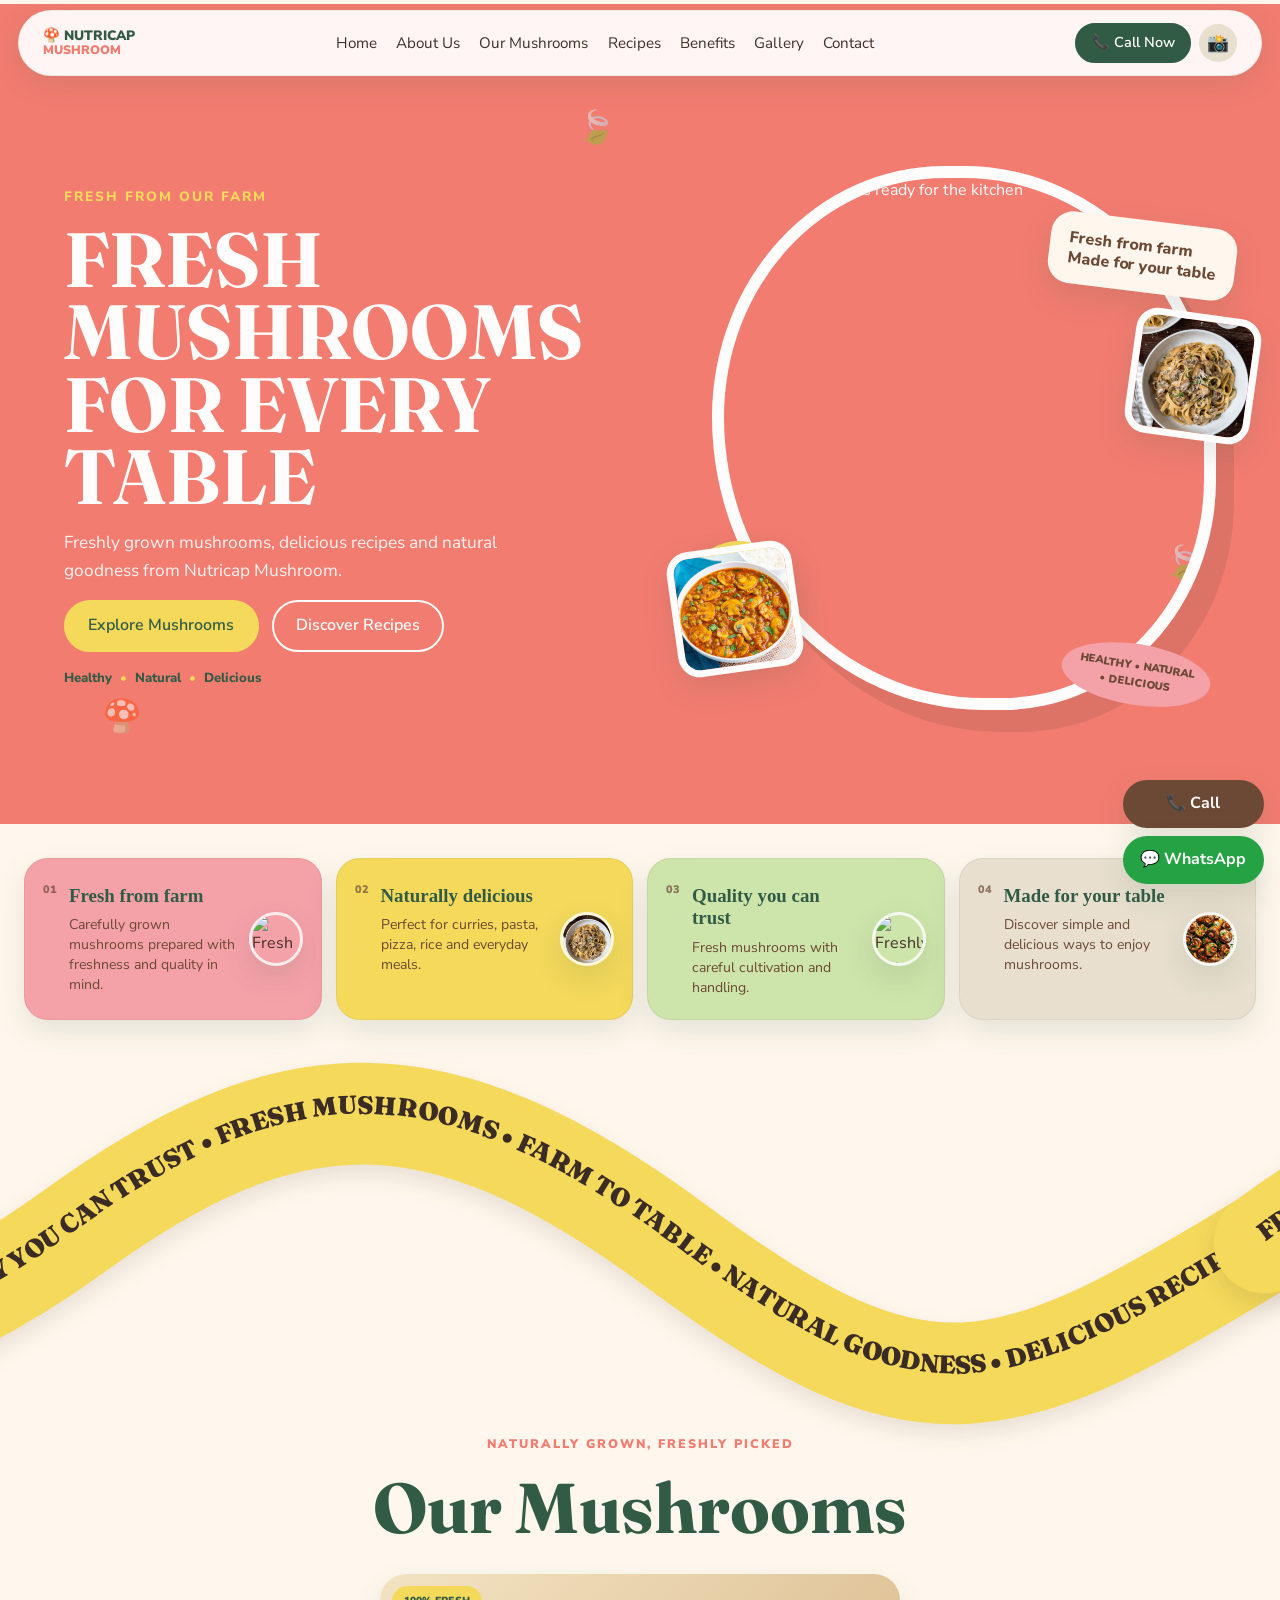
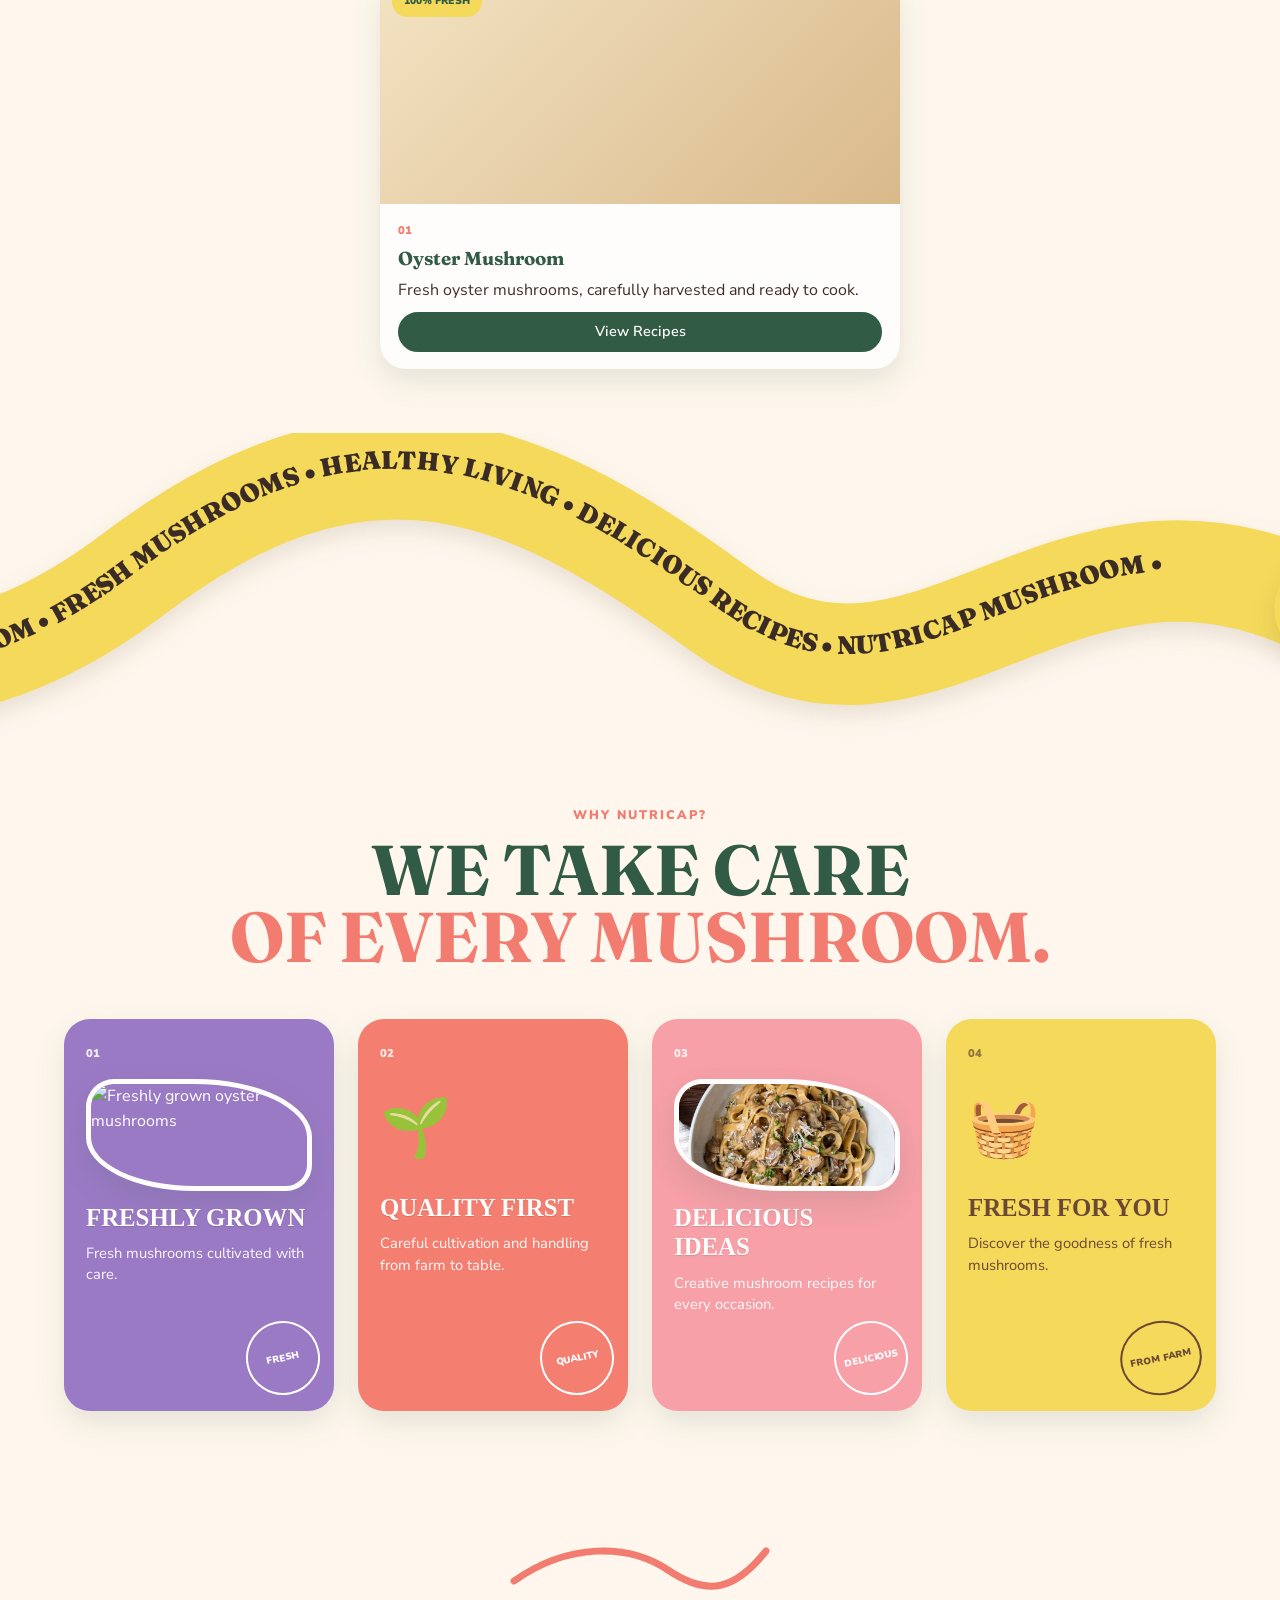
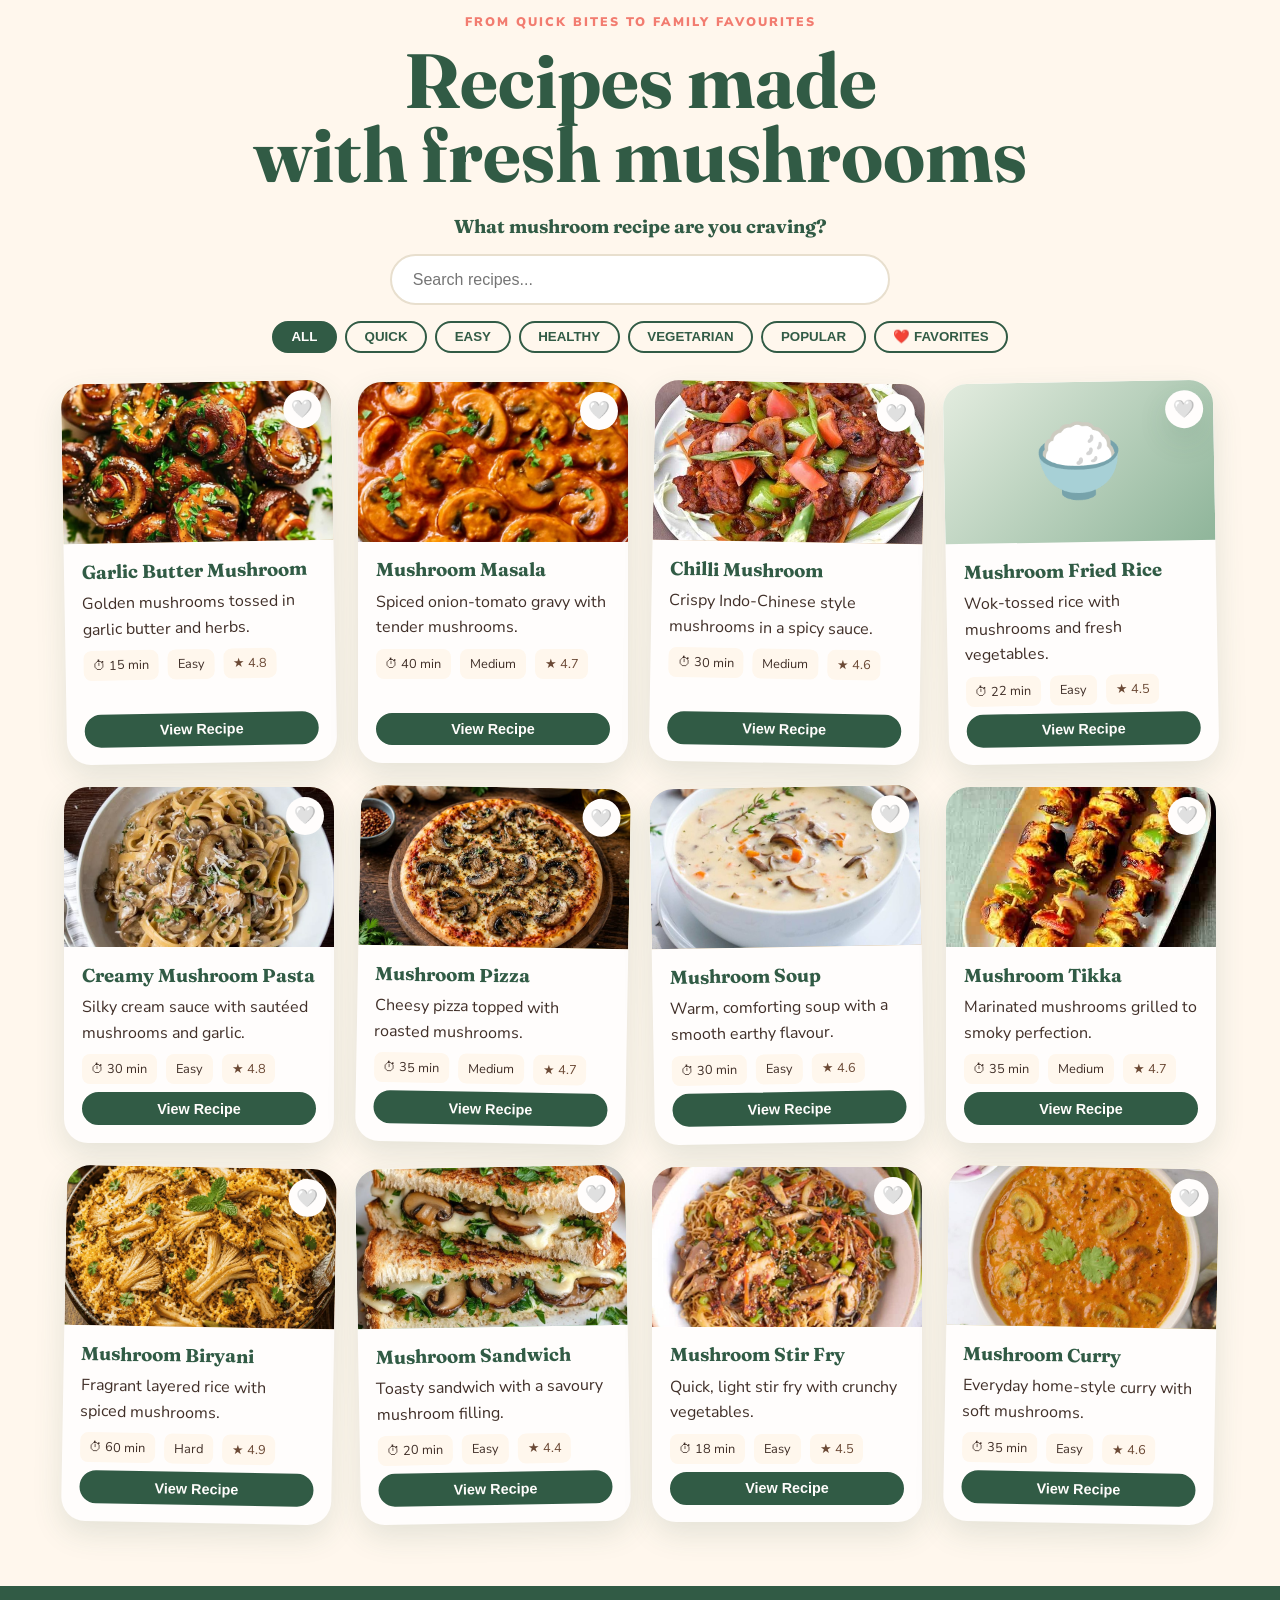
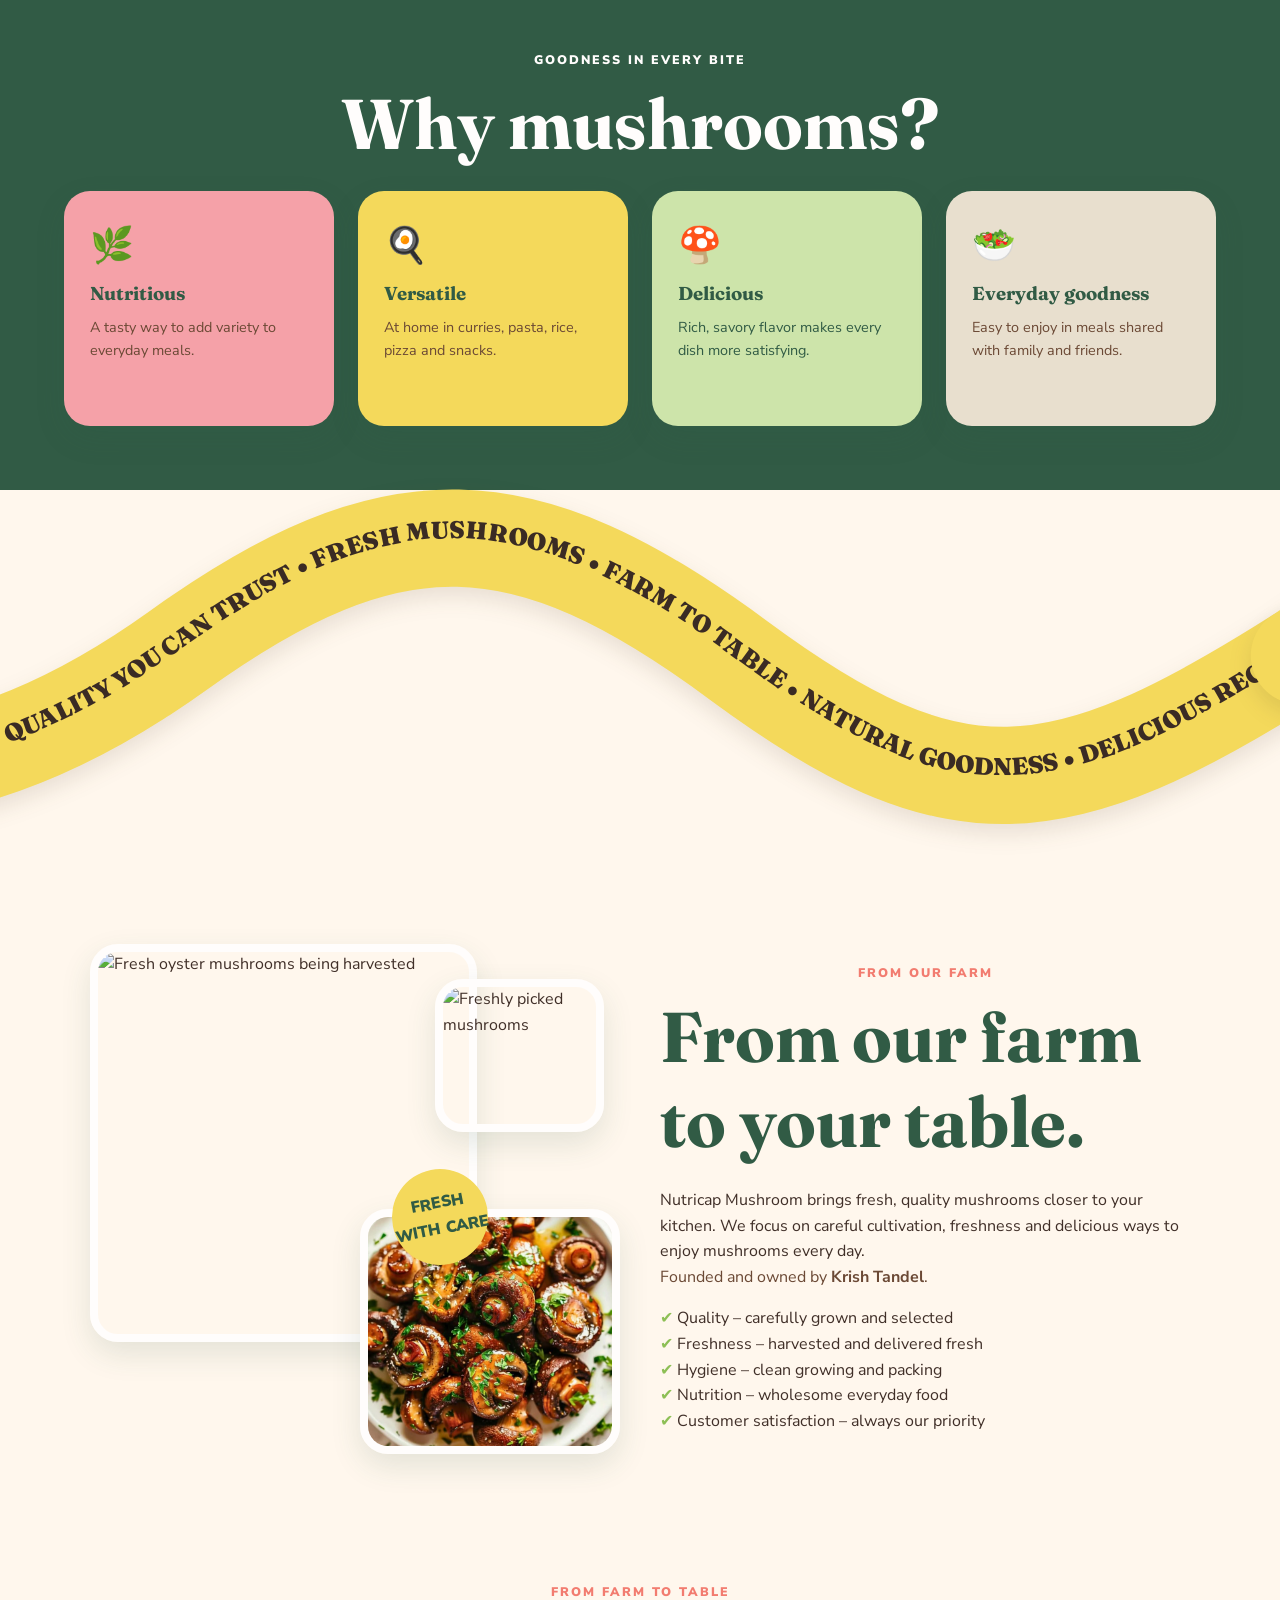
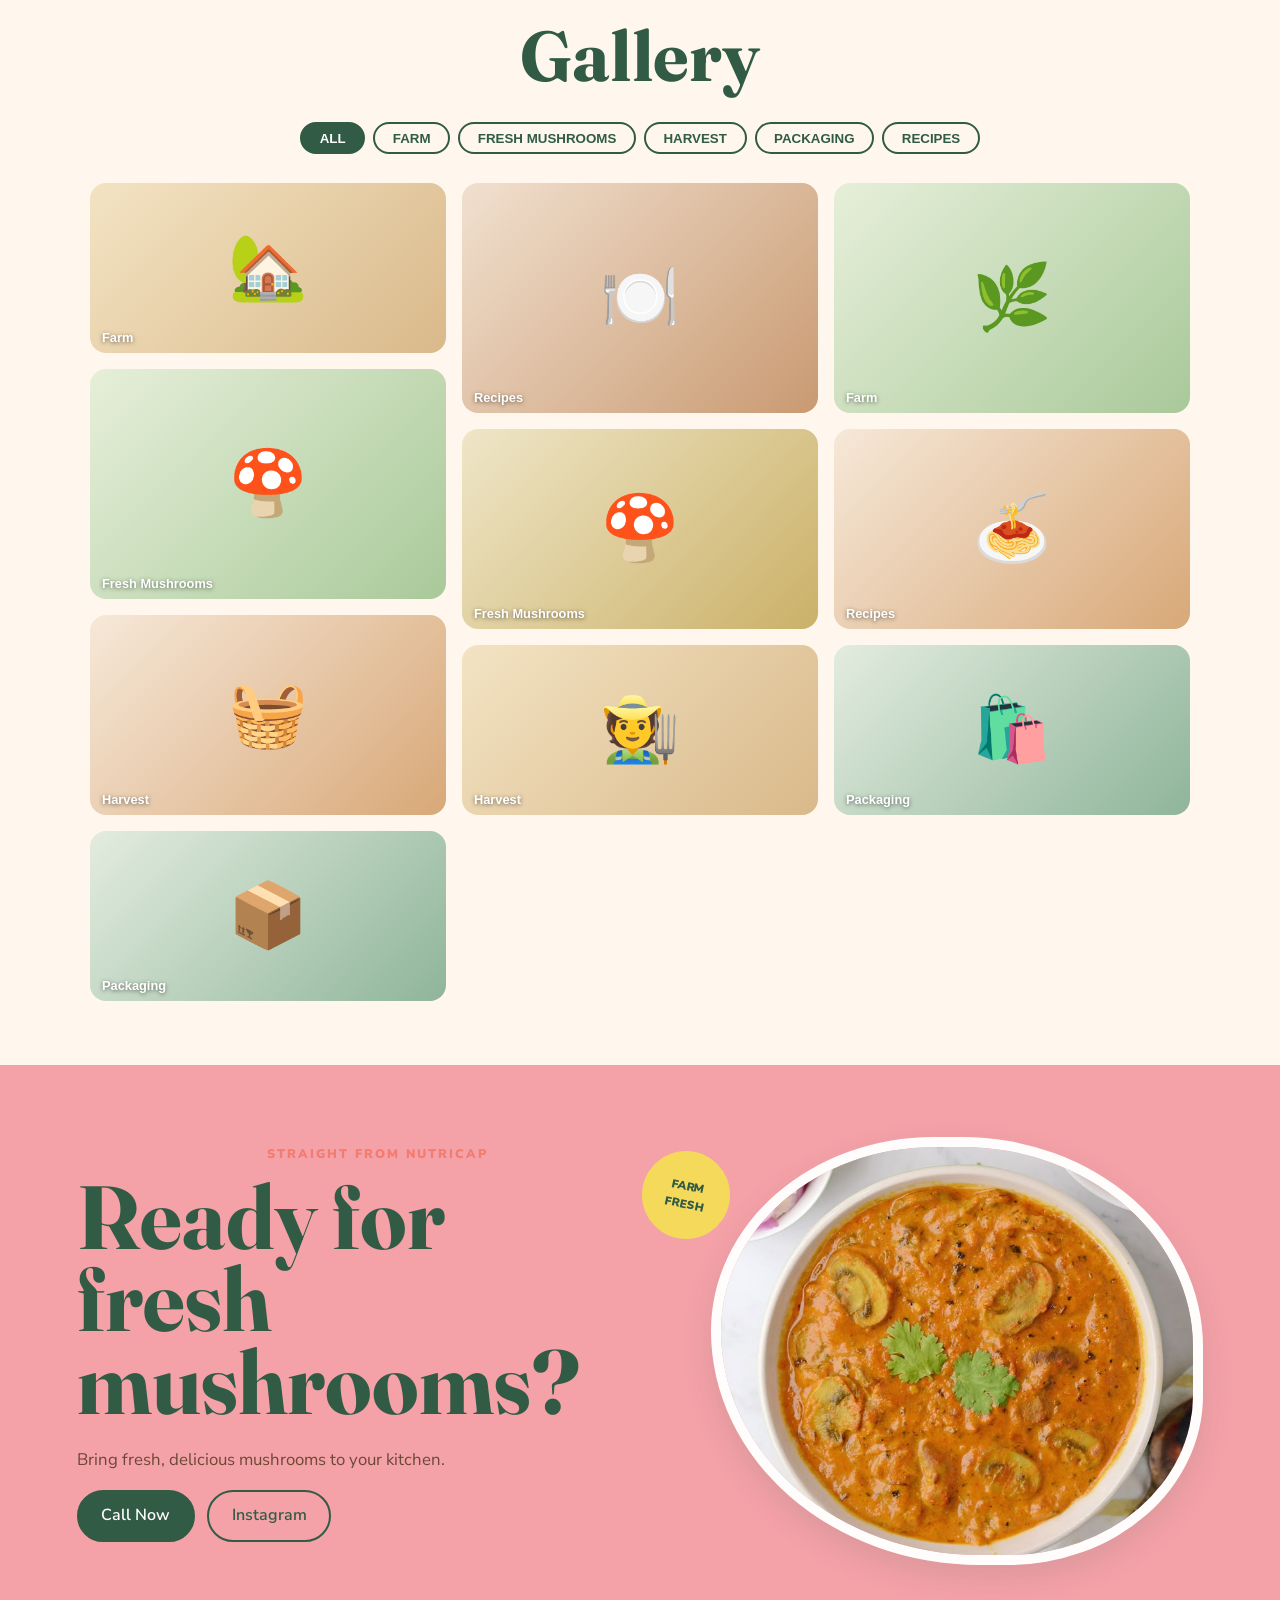
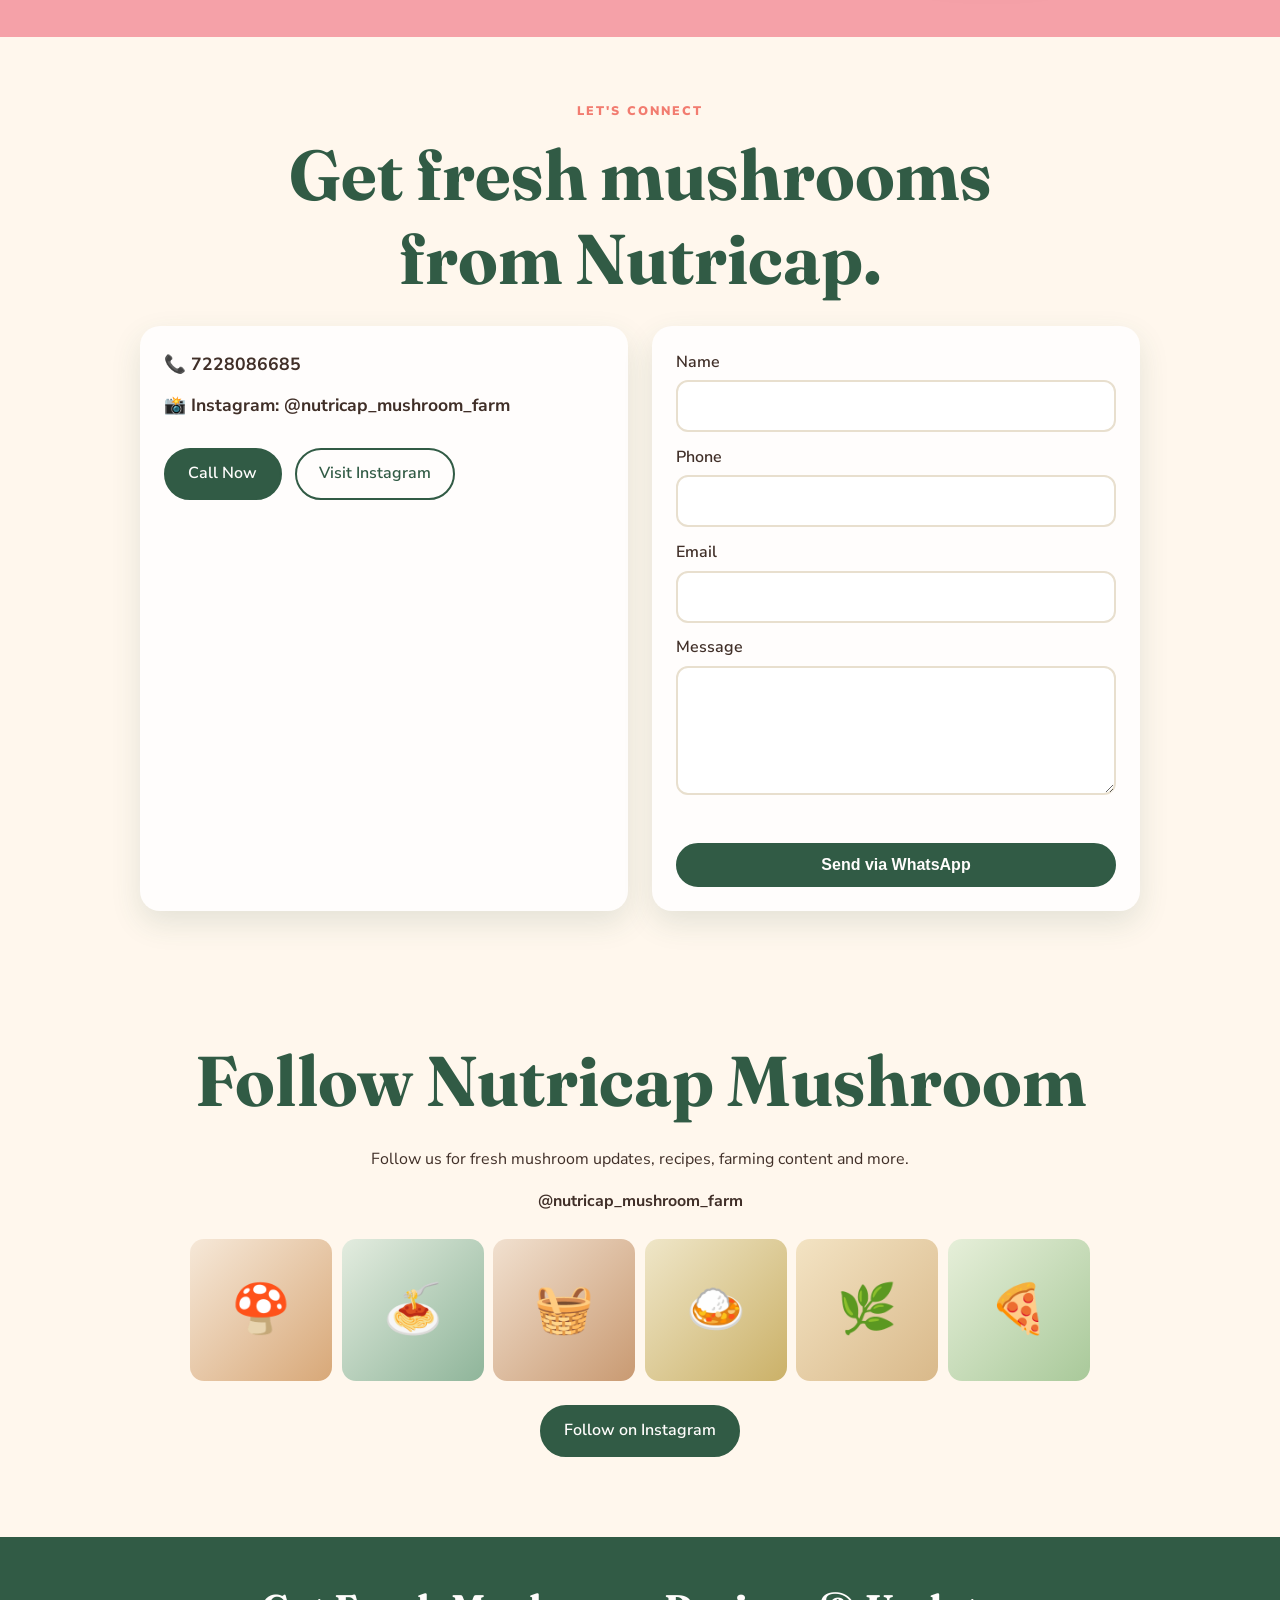
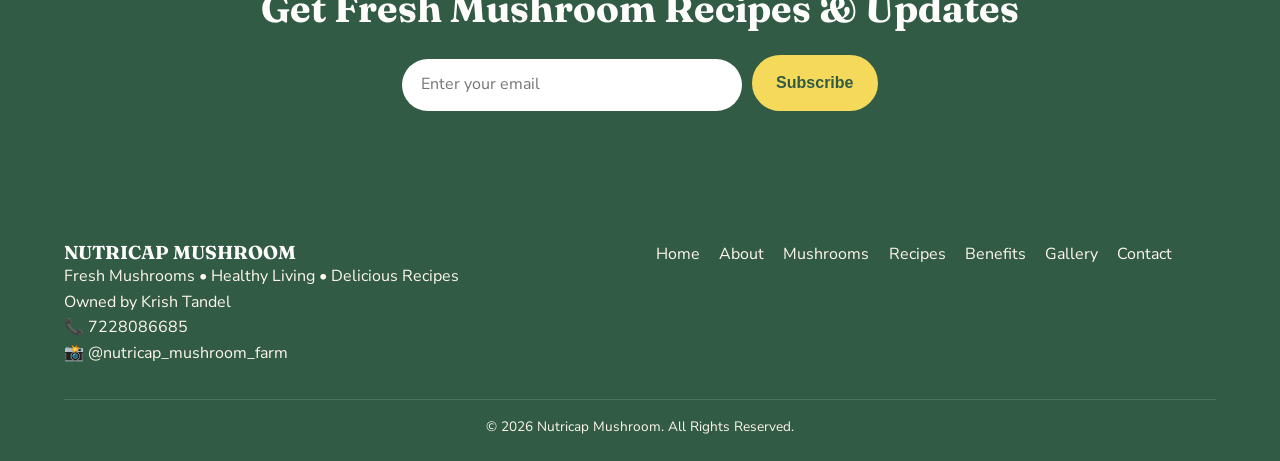
==== index.html @ 6a01f89e "Initial mushroom landing page" ====
<!DOCTYPE html>
<html lang="en">
<head>
<meta charset="UTF-8">
<meta name="viewport" content="width=device-width, initial-scale=1">
<title>Nutricap Mushroom | Fresh Mushrooms • Healthy Living • Delicious Recipes</title>
<meta name="description" content="Fresh mushrooms and delicious mushroom recipes from Nutricap Mushroom.">
<link rel="preconnect" href="https://fonts.googleapis.com">
<link rel="preconnect" href="https://fonts.gstatic.com" crossorigin>
<link href="https://fonts.googleapis.com/css2?family=Fraunces:opsz,wght@9..144,600;9..144,700;9..144,800;9..144,900&family=Nunito+Sans:wght@400;500;600;700;800;900&display=swap" rel="stylesheet">
<link rel="stylesheet" href="Style.CSS">
</head>
<body>
<header class="nav" id="top">
  <a href="#home" class="logo"><span>🍄 NUTRICAP</span><span>MUSHROOM</span></a>
  <nav id="menu" aria-label="Main">
    <a href="#home">Home</a><a href="#about">About Us</a><a href="#mushrooms">Our Mushrooms</a>
    <a href="#recipes">Recipes</a><a href="#benefits">Benefits</a><a href="#gallery">Gallery</a><a href="#contact">Contact</a>
  </nav>
  <div class="nav-right">
    <a class="btn btn-sm" href="tel:7228086685">📞 Call Now</a>
    <a class="icon-btn" href="https://www.instagram.com/nutricap_mushroom_farm/" target="_blank" rel="noopener" aria-label="Instagram">📸</a>
    <button class="icon-btn burger" id="burger" aria-label="Toggle menu" aria-expanded="false">☰</button>
  </div>
</header>

<main>
<section class="hero" id="home">
  <span class="float f1">🍃</span><span class="float f2">🍄</span><span class="float f3">🍃</span>
  <div class="hero-text reveal">
    <p class="eyebrow">Fresh from our farm</p>
    <h1>Fresh mushrooms<br>for every table</h1>
    <p>Freshly grown mushrooms, delicious recipes and natural goodness from Nutricap Mushroom.</p>
    <div class="cta"><a class="btn" href="#mushrooms">Explore Mushrooms</a><a class="btn btn-ghost" href="#recipes">Discover Recipes</a></div>
    <p class="trust">Healthy <span>•</span> Natural <span>•</span> Delicious</p>
  </div>
  <div class="hero-visual reveal">
    <img class="hero-img" src="https://images.unsplash.com/photo-1629665001701-a232a0ba4eec?auto=format&amp;fit=crop&amp;w=1100&amp;q=85" alt="Fresh mushrooms ready for the kitchen">
    <img class="hero-overlap hero-overlap-top" src="assets/recipes/05-creamy-pasta.jpeg" alt="Creamy mushroom pasta">
    <img class="hero-overlap hero-overlap-bottom" src="assets/recipes/04-matar-masala.jpeg" alt="Mushroom matar masala">
    <span class="hero-badge">100%<small>Farm fresh</small></span>
    <span class="hero-note">Fresh from farm<br>Made for your table</span>
    <span class="hero-roundel">Healthy • Natural<br>• Delicious</span>
  </div>
</section>

<section class="feature-strip" aria-label="Nutricap Mushroom qualities">
  <article class="feature-note note-pink"><span class="feature-number">01</span><div><h2>Fresh from farm</h2><p>Carefully grown mushrooms prepared with freshness and quality in mind.</p></div><img class="feature-photo" src="https://images.unsplash.com/photo-1770884844724-ac9e36b599e9?auto=format&amp;fit=crop&amp;w=180&amp;q=80" alt="Fresh oyster mushrooms" loading="lazy"></article>
  <article class="feature-note note-yellow"><span class="feature-number">02</span><div><h2>Naturally delicious</h2><p>Perfect for curries, pasta, pizza, rice and everyday meals.</p></div><img class="feature-photo" src="assets/recipes/05-creamy-pasta.jpeg" alt="Creamy mushroom pasta" loading="lazy"></article>
  <article class="feature-note note-green"><span class="feature-number">03</span><div><h2>Quality you can trust</h2><p>Fresh mushrooms with careful cultivation and handling.</p></div><img class="feature-photo" src="https://images.unsplash.com/photo-1621455799534-deab8a1c1d89?auto=format&amp;fit=crop&amp;w=180&amp;q=80" alt="Freshly picked mushrooms" loading="lazy"></article>
  <article class="feature-note note-beige"><span class="feature-number">04</span><div><h2>Made for your table</h2><p>Discover simple and delicious ways to enjoy mushrooms.</p></div><img class="feature-photo" src="assets/recipes/01-garlic-butter.jpeg" alt="Garlic butter mushrooms" loading="lazy"></article>
</section>

<div class="ribbon-band ribbon-band-one" aria-hidden="true">
  <svg class="mushroom-ribbon" viewBox="0 0 2200 420" preserveAspectRatio="none" focusable="false">
    <defs>
      <path id="ribbonPathOne" d="M -200 200 C 20 35, 240 25, 420 200 S 840 350, 1060 190 S 1430 20, 1680 205 S 2010 365, 2280 200"/>
      <g id="ribbonArtworkOne"><use href="#ribbonPathOne" class="ribbon-track"/><text class="ribbon-print"><textPath href="#ribbonPathOne">FRESH MUSHROOMS • FARM TO TABLE • NATURAL GOODNESS • DELICIOUS RECIPES • QUALITY YOU CAN TRUST • FRESH MUSHROOMS • FARM TO TABLE • NATURAL GOODNESS • DELICIOUS RECIPES • QUALITY YOU CAN TRUST •</textPath></text></g>
    </defs>
    <g class="ribbon-flow">
      <use href="#ribbonArtworkOne"/><use href="#ribbonArtworkOne" x="2480"/>
      <animateTransform attributeName="transform" type="translate" from="0 0" to="-2480 0" dur="18s" calcMode="linear" repeatCount="indefinite"/>
    </g>
  </svg>
</div>

<section id="mushrooms" class="sec">
  <p class="section-kicker reveal">Naturally grown, freshly picked</p>
  <h2 class="reveal">Our Mushrooms</h2>
  <div class="product-catalog">
    <div class="grid" id="mushGrid" aria-live="polite"></div>
  </div>
</section>

<div class="ribbon-band ribbon-band-two" aria-hidden="true">
  <svg class="mushroom-ribbon" viewBox="0 0 2200 360" preserveAspectRatio="none" focusable="false">
    <defs>
      <path id="ribbonPathTwo" d="M -200 180 C 20 300, 220 25, 430 125 S 830 320, 1060 145 S 1450 25, 1660 180 S 2010 40, 2280 180"/>
      <g id="ribbonArtworkTwo"><use href="#ribbonPathTwo" class="ribbon-track"/><text class="ribbon-print"><textPath href="#ribbonPathTwo">FRESH MUSHROOMS • HEALTHY LIVING • DELICIOUS RECIPES • NUTRICAP MUSHROOM • FRESH MUSHROOMS • HEALTHY LIVING • DELICIOUS RECIPES • NUTRICAP MUSHROOM •</textPath></text></g>
    </defs>
    <g class="ribbon-flow">
      <use href="#ribbonArtworkTwo"/><use href="#ribbonArtworkTwo" x="2480"/>
      <animateTransform attributeName="transform" type="translate" from="0 0" to="-2480 0" dur="20s" calcMode="linear" repeatCount="indefinite"/>
    </g>
  </svg>
</div>

<section id="care" class="sec care-section">
  <p class="section-kicker reveal">Why Nutricap?</p>
  <h2 class="reveal detail-heading">We take care<br><span class="detail-heading-accent">of every mushroom.</span></h2>
  <div class="grid four detail-grid">
    <article class="detail-card detail-purple reveal"><span class="detail-number">01</span><img class="detail-photo" src="https://images.unsplash.com/photo-1770884844724-ac9e36b599e9?auto=format&amp;fit=crop&amp;w=320&amp;q=85" alt="Freshly grown oyster mushrooms" loading="lazy"><h3>Freshly grown</h3><p>Fresh mushrooms cultivated with care.</p><span class="detail-stamp">FRESH</span></article>
    <article class="detail-card detail-coral reveal"><span class="detail-number">02</span><span class="big">🌱</span><h3>Quality first</h3><p>Careful cultivation and handling from farm to table.</p><span class="detail-stamp">QUALITY</span></article>
    <article class="detail-card detail-pink reveal"><span class="detail-number">03</span><img class="detail-photo" src="assets/recipes/05-creamy-pasta.jpeg" alt="A mushroom pasta recipe" loading="lazy"><h3>Delicious ideas</h3><p>Creative mushroom recipes for every occasion.</p><span class="detail-stamp">DELICIOUS</span></article>
    <article class="detail-card detail-yellow reveal"><span class="detail-number">04</span><span class="big">🧺</span><h3>Fresh for you</h3><p>Discover the goodness of fresh mushrooms.</p><span class="detail-stamp">FROM FARM</span></article>
  </div>
</section>

<section id="recipes" class="sec alt">
  <svg class="recipe-swoop reveal" viewBox="0 0 260 54" aria-hidden="true"><path d="M4 42 C58 4 118 4 158 31 S225 51 256 12"/></svg>
  <p class="section-kicker reveal">From quick bites to family favourites</p>
  <h2 class="reveal">Recipes made<br>with fresh mushrooms</h2>
  <h3 class="center">What mushroom recipe are you craving?</h3>
  <input type="search" id="search" placeholder="Search recipes..." aria-label="Search recipes">
  <div class="filters" id="filters"></div>
  <div class="grid" id="recipeGrid" aria-live="polite"></div>
  <p id="noRes" class="center" hidden>No recipes found. Try another search.</p>
</section>

<section id="benefits" class="sec benefits-section">
  <p class="section-kicker reveal">Goodness in every bite</p>
  <h2 class="reveal">Why mushrooms?</h2>
  <div class="grid four benefit-grid">
    <article class="benefit-card benefit-pink reveal"><span class="big">🌿</span><h3>Nutritious</h3><p>A tasty way to add variety to everyday meals.</p></article>
    <article class="benefit-card benefit-yellow reveal"><span class="big">🍳</span><h3>Versatile</h3><p>At home in curries, pasta, rice, pizza and snacks.</p></article>
    <article class="benefit-card benefit-green reveal"><span class="big">🍄</span><h3>Delicious</h3><p>Rich, savory flavor makes every dish more satisfying.</p></article>
    <article class="benefit-card benefit-beige reveal"><span class="big">🥗</span><h3>Everyday goodness</h3><p>Easy to enjoy in meals shared with family and friends.</p></article>
  </div>
</section>

<div class="ribbon-band ribbon-band-three" aria-hidden="true">
  <svg class="mushroom-ribbon" viewBox="0 0 2300 430" preserveAspectRatio="none" focusable="false">
    <defs>
      <path id="ribbonPathThree" d="M -200 190 C 30 25, 260 25, 440 195 S 850 350, 1080 185 S 1450 25, 1680 195 S 2020 355, 2280 190"/>
      <g id="ribbonArtworkThree"><use href="#ribbonPathThree" class="ribbon-track"/><text class="ribbon-print"><textPath href="#ribbonPathThree">FRESH MUSHROOMS • FARM TO TABLE • NATURAL GOODNESS • DELICIOUS RECIPES • QUALITY YOU CAN TRUST • FRESH MUSHROOMS • FARM TO TABLE • NATURAL GOODNESS • DELICIOUS RECIPES • QUALITY YOU CAN TRUST •</textPath></text></g>
    </defs>
    <g class="ribbon-flow">
      <use href="#ribbonArtworkThree"/><use href="#ribbonArtworkThree" x="2480"/>
      <animateTransform attributeName="transform" type="translate" from="0 0" to="-2480 0" dur="22s" calcMode="linear" repeatCount="indefinite"/>
    </g>
  </svg>
</div>

<section id="about" class="sec alt">
  <div class="about">
    <div class="about-photos reveal">
      <img class="about-img about-main" src="https://images.unsplash.com/photo-1770429939069-2f649afea536?auto=format&amp;fit=crop&amp;w=1200&amp;q=85" alt="Fresh oyster mushrooms being harvested">
      <img class="about-img about-inset" src="assets/recipes/01-garlic-butter.jpeg" alt="Garlic butter mushrooms ready to serve">
      <img class="about-img about-thumb" src="https://images.unsplash.com/photo-1621455799534-deab8a1c1d89?auto=format&amp;fit=crop&amp;w=700&amp;q=80" alt="Freshly picked mushrooms">
      <span class="about-sticker">Fresh<br>with care</span>
    </div>
    <div class="reveal">
      <p class="section-kicker">From our farm</p>
      <h2 class="left">From our farm<br>to your table.</h2>
      <p>Nutricap Mushroom brings fresh, quality mushrooms closer to your kitchen. We focus on careful cultivation, freshness and delicious ways to enjoy mushrooms every day.</p>
      <p class="owner-line">Founded and owned by <strong>Krish Tandel</strong>.</p>
      <ul class="ticks"><li>Quality – carefully grown and selected</li><li>Freshness – harvested and delivered fresh</li><li>Hygiene – clean growing and packing</li><li>Nutrition – wholesome everyday food</li><li>Customer satisfaction – always our priority</li></ul>
    </div>
  </div>
</section>

<section id="gallery" class="sec">
  <p class="section-kicker reveal">From farm to table</p>
  <h2 class="reveal">Gallery</h2>
  <div class="filters" id="galFilters"></div>
  <div class="masonry" id="galGrid"></div>
</section>

<section class="final-cta">
  <div class="final-cta-copy"><p class="section-kicker">Straight from Nutricap</p><h2>Ready for<br>fresh mushrooms?</h2><p>Bring fresh, delicious mushrooms to your kitchen.</p><div class="cta"><a class="btn" href="tel:7228086685">Call Now</a><a class="btn btn-ghost" href="https://www.instagram.com/nutricap_mushroom_farm/" target="_blank" rel="noopener">Instagram</a></div></div>
  <img src="assets/recipes/02-mushroom-masala.jpeg" alt="Fresh mushroom masala ready for a family meal">
  <span class="cta-sticker">Farm<br>fresh</span>
</section>

<section id="contact" class="sec alt">
  <p class="section-kicker reveal">Let's connect</p>
  <h2 class="reveal">Get fresh mushrooms<br>from Nutricap.</h2>
  <div class="contact">
    <div class="card pad">
      <p class="big-line">📞 <strong>7228086685</strong></p>
      <p class="big-line">📸 <strong>Instagram: @nutricap_mushroom_farm</strong></p>
      <div class="cta"><a class="btn" href="tel:7228086685">Call Now</a><a class="btn btn-ghost" href="https://www.instagram.com/nutricap_mushroom_farm/" target="_blank" rel="noopener">Visit Instagram</a></div>
    </div>
    <form class="card pad" id="contactForm" novalidate>
      <label>Name<input id="cName" autocomplete="name"></label>
      <label>Phone<input id="cPhone" type="tel" autocomplete="tel"></label>
      <label>Email<input id="cEmail" type="email" autocomplete="email"></label>
      <label>Message<textarea id="cMsg" rows="4"></textarea></label>
      <p class="msg" id="formMsg" role="status"></p>
      <button class="btn" type="submit">Send via WhatsApp</button>
    </form>
  </div>
</section>

<section class="sec">
  <h2 class="reveal">Follow Nutricap Mushroom</h2>
  <p class="center">Follow us for fresh mushroom updates, recipes, farming content and more.</p>
  <p class="center"><strong>@nutricap_mushroom_farm</strong></p>
  <div class="insta" id="instaGrid"></div>
  <p class="center"><a class="btn" href="https://www.instagram.com/nutricap_mushroom_farm/" target="_blank" rel="noopener">Follow on Instagram</a></p>
</section>

<section class="news">
  <h2>Get Fresh Mushroom Recipes &amp; Updates</h2>
  <form id="newsForm" novalidate>
    <input id="nEmail" type="email" placeholder="Enter your email" aria-label="Email">
    <button class="btn" type="submit">Subscribe</button>
  </form>
  <p class="msg" id="newsMsg" role="status"></p>
</section>
</main>

<footer class="footer">
  <div><h3>NUTRICAP MUSHROOM</h3><p>Fresh Mushrooms • Healthy Living • Delicious Recipes</p><p>Owned by Krish Tandel</p>
    <p>📞 <a href="tel:7228086685">7228086685</a><br>📸 @nutricap_mushroom_farm</p></div>
  <div class="flinks"><a href="#home">Home</a><a href="#about">About</a><a href="#mushrooms">Mushrooms</a><a href="#recipes">Recipes</a><a href="#benefits">Benefits</a><a href="#gallery">Gallery</a><a href="#contact">Contact</a></div>
  <p class="copy">© 2026 Nutricap Mushroom. All Rights Reserved.</p>
</footer>

<div class="fab" aria-label="Contact options">
  <a href="tel:7228086685" class="fab-btn call">📞 Call</a>
  <a href="https://wa.me/917228086685" target="_blank" rel="noopener" class="fab-btn wa">💬 WhatsApp</a>
</div>
<button id="toTop" aria-label="Back to top">↑</button>

<div class="modal" id="modal" role="dialog" aria-modal="true" aria-labelledby="mTitle" hidden>
  <div class="modal-box">
    <button class="close" data-close aria-label="Close">✕</button>
    <div class="m-img" id="mImg"></div>
    <div class="m-body">
      <h2 id="mTitle"></h2>
      <p id="mMeta" class="meta"></p>
      <div class="servings">Servings
        <button class="icon-btn" id="sMinus" aria-label="Fewer servings">−</button><b id="sVal">2</b><button class="icon-btn" id="sPlus" aria-label="More servings">+</button>
      </div>
      <h3>Ingredients</h3><ul id="mIng" class="checks"></ul>
      <h3>Cooking Instructions</h3><ol id="mSteps"></ol>
      <div class="timer"><span id="tDisp">00:00</span>
        <button class="btn btn-sm" id="tStart">Start</button><button class="btn btn-sm btn-ghost" id="tPause">Pause</button><button class="btn btn-sm btn-ghost" id="tReset">Reset</button></div>
      <div class="cta"><button class="btn btn-ghost" id="mFav">❤️ Add to Favorites</button><button class="btn" id="mStart">Start Cooking</button></div>
    </div>
  </div>
</div>
<div class="modal" id="lightbox" hidden><button class="close" data-close aria-label="Close">✕</button><div class="lb" id="lbContent"></div></div>

<script src="Script.JS?v=3"></script>
</body>
</html>
---- Style.CSS ----
:root{--green:#315b45;--green2:#8dbf55;--brown:#6b4935;--cream:#fff7ed;--off:#fff7ed;--beige:#e8dfce;--gold:#f4d95b;--orange:#f27c70;--coral:#f27c70;--pink:#f5a1a8;--soft-white:#fffdfc;--ink:#402f28;--sh:0 12px 30px rgba(49,91,69,.13)}
*{box-sizing:border-box;margin:0}
html{scroll-behavior:smooth;scroll-padding-top:76px;overflow-x:hidden}
body{font-family:"Nunito Sans",sans-serif;background:var(--off);color:var(--ink);line-height:1.6;overflow-x:hidden}
a{color:inherit;text-decoration:none}
[hidden]{display:none!important}
h1,h2,h3{font-family:"Fraunces",Georgia,serif;line-height:1.2;color:var(--green)}
h1{font-size:clamp(2rem,5vw,3.6rem)}
h2{font-size:clamp(1.6rem,3.5vw,2.4rem);text-align:center;margin-bottom:1.5rem}
h2.left{text-align:left}
.center{text-align:center;margin-bottom:1rem}
.sec{padding:4rem 5vw}.alt{background:var(--cream)}
.btn{display:inline-block;background:var(--green);color:var(--soft-white);border:2px solid var(--green);padding:.7rem 1.4rem;border-radius:999px;font-weight:600;cursor:pointer;font-size:1rem;transition:.25s}
.btn:hover{background:var(--green2);border-color:var(--green2);transform:translateY(-2px);box-shadow:var(--sh)}
.btn-ghost{background:transparent;color:var(--green)}.btn-ghost:hover{color:var(--soft-white)}
.btn-sm{padding:.4rem .9rem;font-size:.9rem}
.icon-btn{background:var(--beige);color:var(--orange);border:0;border-radius:50%;width:38px;height:38px;cursor:pointer;font-size:1.1rem;display:inline-grid;place-items:center}
:focus-visible{outline:3px solid var(--gold);outline-offset:2px}
.nav{position:sticky;top:10px;z-index:50;display:flex;align-items:center;justify-content:space-between;gap:1rem;width:min(1380px,calc(100% - 36px));margin:10px auto -72px;padding:.75rem 1.5rem;background:rgba(255,253,252,.94);border:1px solid rgba(49,91,69,.08);border-radius:999px;backdrop-filter:blur(12px);box-shadow:0 8px 28px rgba(49,91,69,.12)}
.logo{display:flex;flex-direction:column;gap:1px;font-size:.77rem;font-weight:900;color:var(--green);line-height:1}
.logo span:first-child{font-size:.85rem}.logo span:last-child{color:var(--coral)}
#menu{display:flex;gap:1.2rem;font-size:.95rem}
#menu a:hover{color:var(--brown)}
.nav-right{display:flex;align-items:center;gap:.5rem}.burger{display:none}
.hero{position:relative;isolation:isolate;display:grid;grid-template-columns:1.1fr .9fr;gap:2rem;align-items:center;padding:8rem max(5vw,calc((100vw - 1320px)/2)) 5rem;background:var(--coral);color:var(--soft-white);overflow:hidden;min-height:min(820px,95vh)}
.hero h1{max-width:720px;font-size:clamp(3rem,6vw,5rem);line-height:.94;color:var(--soft-white);text-transform:uppercase}
.eyebrow{color:var(--gold);font-weight:800;text-transform:uppercase;letter-spacing:2px;font-size:.85rem}
.hero p{margin:1rem 0}
.hero-text{position:relative;z-index:2}.hero-text>p:not(.eyebrow):not(.trust){max-width:440px;color:rgba(255,253,252,.92);font-size:1.08rem}
.cta{display:flex;flex-wrap:wrap;gap:.8rem;margin:1rem 0}
.hero .cta .btn{background:var(--gold);border-color:var(--gold);color:var(--green)}
.hero .cta .btn-ghost{background:transparent;border-color:var(--soft-white);color:var(--soft-white)}
.trust{color:var(--green);font-weight:800;font-size:.82rem}.trust span{color:var(--gold);padding:0 .25rem}
.hero-visual{position:relative;width:min(100%,570px);justify-self:center;z-index:1}
.hero-img{display:block;aspect-ratio:1/1.08;width:100%;object-fit:cover;border:12px solid var(--soft-white);border-radius:48% 52% 44% 56%;box-shadow:18px 22px 0 rgba(107,73,53,.16)}
.hero-badge{position:absolute;left:-5%;bottom:12%;display:grid;place-items:center;width:104px;aspect-ratio:1;border-radius:50%;background:var(--gold);color:var(--green);font-weight:900;font-size:1.55rem;line-height:1;transform:rotate(-13deg);box-shadow:var(--sh)}
.hero-badge small{display:block;font-size:.55rem;text-transform:uppercase}
.hero-note{position:absolute;right:-4%;top:10%;padding:1rem 1.2rem;border-radius:22px;background:var(--cream);color:var(--brown);font-weight:800;line-height:1.25;transform:rotate(7deg);box-shadow:var(--sh)}
.hero-overlap{position:absolute;z-index:2;width:25%;aspect-ratio:1;object-fit:cover;border:7px solid var(--soft-white);border-radius:22px;box-shadow:var(--sh)}
.hero-overlap-top{right:-8%;top:27%;transform:rotate(8deg)}
.hero-overlap-bottom{left:-8%;bottom:7%;transform:rotate(-8deg)}
.hero-roundel{position:absolute;right:1%;bottom:1%;z-index:3;padding:13px 17px;border-radius:50%;background:var(--pink);color:var(--brown);font-size:.68rem;font-weight:900;text-align:center;text-transform:uppercase;transform:rotate(9deg)}
.hero-overlap{position:absolute;z-index:2;width:25%;aspect-ratio:1;object-fit:cover;border:7px solid var(--soft-white);border-radius:22px;box-shadow:var(--sh)}
.hero-overlap-top{right:-8%;top:27%;transform:rotate(8deg)}
.hero-overlap-bottom{left:-8%;bottom:7%;transform:rotate(-8deg)}
.hero-roundel{position:absolute;right:1%;bottom:1%;z-index:3;padding:13px 17px;border-radius:50%;background:var(--pink);color:var(--brown);font-size:.68rem;font-weight:900;text-align:center;text-transform:uppercase;transform:rotate(9deg)}
#mushGrid{grid-template-columns:minmax(0,520px);justify-content:center;max-width:none}
.product-photo{position:relative;height:230px;overflow:hidden;background:var(--beige)}
.product-photo img{width:100%;height:100%;object-fit:cover;transition:transform .5s}
.product-card:hover .product-photo img{transform:scale(1.06)}
.product-card:nth-child(4n+2) .product-photo{border-radius:0 0 44% 0}
.product-card:nth-child(4n+3) .product-photo{border-radius:0 0 0 44%}
.product-badge{position:absolute;left:12px;top:12px;padding:.45rem .75rem;border-radius:999px;background:var(--gold);color:var(--green);font-size:.64rem;font-weight:900;text-transform:uppercase}
.product-number{color:var(--orange);font-size:.7rem;font-weight:900}
.recipe-rating{background:var(--gold);color:var(--brown)}
.recipe-swoop{display:block;width:min(260px,54vw);height:auto;margin:0 auto 1.2rem;overflow:visible}
.recipe-swoop path{fill:none;stroke:var(--coral);stroke-width:7;stroke-linecap:round}
.benefits-section{background:var(--green);color:var(--soft-white)}
.benefits-section h2,.benefits-section .section-kicker{color:var(--soft-white)}
.benefit-grid{margin-top:2rem}
.benefit-card{min-height:235px;padding:26px;border-radius:26px;box-shadow:var(--sh);transform:rotate(var(--tilt,0deg));transition:transform .3s}
.benefit-card:nth-child(odd){--tilt:-1.5deg}.benefit-card:nth-child(even){--tilt:1.5deg}
.benefit-card:hover{transform:rotate(0) translateY(-6px)}
.benefit-pink{background:var(--pink);color:var(--brown)}.benefit-yellow{background:var(--gold);color:var(--brown)}.benefit-green{background:#cde4aa;color:var(--green)}.benefit-beige{background:var(--beige);color:var(--brown)}
.benefit-card h3{margin:.65rem 0;color:var(--green)}.benefit-card p{max-width:240px;font-size:.9rem}
.float{position:absolute;font-size:2rem;opacity:.5;animation:fl 6s ease-in-out infinite}
.f1{top:12%;left:45%}.f2{bottom:10%;left:8%;animation-delay:1s}.f3{top:65%;right:6%;animation-delay:2s}
@keyframes fl{50%{transform:translateY(-18px) rotate(12deg)}}
.ribbon-band{position:relative;z-index:8;width:120%;left:-10%;overflow:hidden;clip-path:inset(0 0 round 0);contain:paint;pointer-events:none}
.ribbon-band-one{margin:-55px 0 -88px}
.ribbon-band-two{margin:0 0 -44px;z-index:6}
.ribbon-band-three{margin:-12px 0 0;z-index:4}
.mushroom-ribbon{display:block;width:140%;height:auto;margin-left:-15%;overflow:visible}
.ribbon-flow{will-change:transform}
.ribbon-track{fill:none;stroke:#f4d95b;stroke-width:104;stroke-linecap:round;stroke-linejoin:round;filter:drop-shadow(0 10px 12px rgba(65,46,26,.12))}
.ribbon-print{fill:#3a2b24;font-family:"Fraunces",Georgia,serif;font-size:26px;font-weight:900;letter-spacing:0}
#mushrooms h2{position:relative;z-index:9}
.feature-strip{position:relative;z-index:4;display:grid;grid-template-columns:repeat(4,minmax(0,1fr));gap:14px;width:min(1320px,calc(100% - 48px));margin:34px auto 82px}
.feature-note{position:relative;display:flex;align-items:flex-start;gap:12px;min-height:148px;padding:22px 18px;border:1px solid rgba(107,73,53,.08);border-radius:24px;box-shadow:var(--sh)}
.feature-note h2{margin:4px 0 8px;text-align:left;font-family:Georgia,"Times New Roman",serif;font-size:1.18rem;color:var(--green)}
.feature-note p{max-width:210px;color:var(--brown);font-size:.88rem;line-height:1.4}
.feature-number{font-size:.68rem;font-weight:900;color:var(--brown);opacity:.7}
.feature-icon{align-self:flex-end;margin-left:auto;font-size:1.6rem}
.feature-photo{align-self:center;flex:0 0 54px;width:54px;height:54px;object-fit:cover;border:3px solid rgba(255,255,255,.8);border-radius:50%;box-shadow:var(--sh)}
.note-pink{background:var(--pink)}.note-yellow{background:var(--gold)}.note-green{background:#cde4aa}.note-beige{background:var(--beige)}
.section-kicker{text-align:center;color:var(--orange);font-size:.78rem;font-weight:900;text-transform:uppercase;letter-spacing:2px;margin-bottom:.75rem}
.detail-heading{font-size:clamp(3rem,7vw,6rem);line-height:.95;margin-bottom:3rem;text-transform:uppercase}
.detail-heading-accent{color:var(--coral)}
.detail-grid{gap:18px;perspective:1200px}
.detail-card{position:relative;min-height:350px;padding:26px 22px 96px;border-radius:26px;box-shadow:var(--sh);transition:transform .35s,box-shadow .35s;transform:rotate(var(--tilt,0deg));overflow:hidden}
.detail-card:nth-child(1){--tilt:-2.5deg}.detail-card:nth-child(2){--tilt:1.8deg}.detail-card:nth-child(3){--tilt:-1.5deg}.detail-card:nth-child(4){--tilt:2.4deg}
.detail-card:hover{transform:rotate(0) translateY(-8px) scale(1.02);box-shadow:0 22px 44px rgba(49,91,69,.18)}
.detail-purple{background:#9b7ac5;color:#fff}.detail-coral{background:#f47f70;color:#fff}.detail-pink{background:#f7a0a8;color:#fff}.detail-yellow{background:#f4d95b;color:var(--brown)}
.detail-number{display:block;font-size:.7rem;font-weight:900;color:var(--brown);opacity:.7}
.detail-purple .detail-number,.detail-coral .detail-number,.detail-pink .detail-number{color:#fff;opacity:.85}
.detail-card .big{display:block;margin:1.2rem 0;font-size:3.6rem}
.detail-photo{display:block;width:100%;height:112px;margin:16px 0 12px;object-fit:cover;border:5px solid var(--soft-white);border-radius:28px 52% 26px 48%;box-shadow:var(--sh)}
.detail-card h3{max-width:220px;margin-bottom:.65rem;font-family:Georgia,"Times New Roman",serif;font-size:1.55rem;font-weight:900;text-transform:uppercase;color:var(--soft-white);text-shadow:0 1px 1px rgba(0,0,0,.12)}
.detail-card:nth-child(4) h3{color:var(--brown);text-shadow:none}
.detail-card p{max-width:235px;color:var(--brown);font-size:.92rem;line-height:1.45}
.detail-purple p,.detail-coral p,.detail-pink p{color:rgba(255,255,255,.94)}
.detail-stamp{position:absolute;right:14px;bottom:16px;display:grid;place-items:center;min-width:74px;height:74px;padding:8px;border:2px solid currentColor;border-radius:50%;color:var(--brown);font-size:.59rem;font-weight:900;text-align:center;transform:rotate(-12deg)}
.detail-purple .detail-stamp,.detail-coral .detail-stamp,.detail-pink .detail-stamp{color:#fff}
.sec h2{font-size:clamp(2.5rem,5.5vw,4.8rem)}
#recipes h2{max-width:950px;margin:0 auto 1.5rem;font-size:clamp(2.8rem,6vw,5.5rem);line-height:.96}
#recipeGrid .card{border-radius:24px;transform:rotate(var(--recipe-tilt,0deg))}
#recipeGrid .card:nth-child(3n+1){--recipe-tilt:-1deg}#recipeGrid .card:nth-child(3n){--recipe-tilt:1deg}
#recipeGrid .card:hover{transform:rotate(0) translateY(-7px)}
#recipes h2{max-width:950px;margin:0 auto 1.5rem;font-size:clamp(2.8rem,6vw,5.5rem);line-height:.96}
.recipe-swoop{display:block;width:min(260px,54vw);height:auto;margin:0 auto 1.2rem;overflow:visible}
.recipe-swoop path{fill:none;stroke:var(--coral);stroke-width:7;stroke-linecap:round}
.recipe-rating{background:var(--gold);color:var(--brown)}
.grid{display:grid;grid-template-columns:repeat(auto-fill,minmax(250px,1fr));gap:1.5rem;max-width:1200px;margin:0 auto}
.grid.four{grid-template-columns:repeat(auto-fit,minmax(220px,1fr))}
.card{background:var(--soft-white);border-radius:20px;box-shadow:var(--sh);overflow:hidden;transition:.3s;display:flex;flex-direction:column}
.card:hover{transform:translateY(-6px)}
.card .body{padding:1.1rem;display:flex;flex-direction:column;gap:.5rem;flex:1}
.card .body .btn{margin-top:auto;text-align:center}
.pad{padding:1.5rem}.big{font-size:2.2rem}
.product-card{border-radius:26px;transform:rotate(var(--product-tilt,0deg))}
.product-card:nth-child(2n){--product-tilt:1.5deg}.product-card:nth-child(3n){--product-tilt:-1.5deg}
.product-card:hover{transform:rotate(0) translateY(-7px)}
.product-photo{position:relative;height:230px;overflow:hidden;background:var(--beige)}
.product-photo img{width:100%;height:100%;object-fit:cover;transition:transform .5s}
.product-card:hover .product-photo img{transform:scale(1.06)}
.product-card:nth-child(4n+2) .product-photo{border-radius:0 0 44% 0}.product-card:nth-child(4n+3) .product-photo{border-radius:0 0 0 44%}
.product-badge{position:absolute;left:12px;top:12px;padding:.45rem .75rem;border-radius:999px;background:var(--gold);color:var(--green);font-size:.64rem;font-weight:900;text-transform:uppercase}
.product-number{color:var(--orange);font-size:.7rem;font-weight:900}
.thumb{height:160px;display:grid;place-items:center;font-size:4.5rem;position:relative;overflow:hidden}
.thumb-photo,.gallery-photo{position:absolute;inset:0;width:100%;height:100%;object-fit:cover}
.thumb-photo,.gallery-photo{z-index:1}
.thumb-fallback,.g-fallback{position:absolute;inset:0;display:grid;place-items:center;z-index:0}
.thumb .fav{z-index:2}
.meta{font-size:.85rem;color:var(--brown)}
.tag{font-size:.8rem;background:var(--cream);border-radius:8px;padding:.3rem .6rem}
.fav{position:absolute;top:10px;right:10px;background:var(--soft-white);border:0;border-radius:50%;width:38px;height:38px;font-size:1.1rem;cursor:pointer;box-shadow:var(--sh)}
.row{display:flex;gap:.6rem;flex-wrap:wrap;font-size:.85rem}
#search{display:block;margin:0 auto 1rem;width:min(500px,100%);padding:.9rem 1.3rem;border-radius:999px;border:2px solid var(--beige);font-size:1rem}
.filters{display:flex;flex-wrap:wrap;justify-content:center;gap:.5rem;margin-bottom:1.8rem}
.filters button{border:2px solid var(--green);background:transparent;color:var(--green);padding:.4rem 1.1rem;border-radius:999px;cursor:pointer;font-weight:600;text-transform:uppercase}
.filters button.on{background:var(--green);color:var(--soft-white)}
.about{display:grid;grid-template-columns:1fr 1fr;gap:2.5rem;align-items:center;max-width:1100px;margin:auto}
.about-img{aspect-ratio:4/3;width:100%;height:100%;object-fit:cover;border-radius:24px;box-shadow:var(--sh)}
.about-photos{position:relative;min-height:510px}
.about-photos .about-img{position:absolute;border:8px solid var(--soft-white);border-radius:28px}
.about-main{left:0;top:0;width:73%;height:78%}.about-inset{right:0;bottom:0;width:49%;height:48%}.about-thumb{right:3%;top:7%;width:32%;height:30%}
.about-sticker{position:absolute;left:57%;bottom:37%;z-index:2;display:grid;place-items:center;width:96px;height:96px;border-radius:50%;background:var(--gold);color:var(--green);font-weight:900;text-align:center;text-transform:uppercase;transform:rotate(-11deg)}
.owner-line{color:var(--brown)}
.about-photos{position:relative;min-height:510px}
.about-photos .about-img{position:absolute;border:8px solid var(--soft-white);border-radius:28px}
.about-main{left:0;top:0;width:73%;height:78%}
.about-inset{right:0;bottom:0;width:49%;height:48%}
.about-thumb{right:3%;top:7%;width:32%;height:30%}
.about-sticker{position:absolute;left:57%;bottom:37%;z-index:2;display:grid;place-items:center;width:96px;height:96px;border-radius:50%;background:var(--gold);color:var(--green);font-weight:900;text-align:center;text-transform:uppercase;transform:rotate(-11deg)}
.owner-line{color:var(--brown)}
.ticks{list-style:none;padding:0;margin-top:1rem}.ticks li::before{content:"✔ ";color:var(--green2)}
.masonry{columns:3 220px;column-gap:1rem;max-width:1100px;margin:auto}
.g-item{break-inside:avoid;margin-bottom:1rem;border-radius:16px;display:grid;place-items:center;font-size:4rem;cursor:pointer;transition:.3s;position:relative;overflow:hidden;border:0;width:100%}
.g-item:hover{transform:scale(1.03);filter:brightness(1.08)}
.g-caption{position:absolute;bottom:8px;left:12px;z-index:2;font-size:.8rem;font-weight:600;color:#fff;text-shadow:0 1px 4px #0008}
.contact{display:grid;grid-template-columns:1fr 1fr;gap:1.5rem;max-width:1000px;margin:auto}
.product-catalog{display:block;width:min(1320px,100%);margin:0 auto}
#mushGrid{grid-template-columns:minmax(0,520px);justify-content:center;max-width:none}
.big-line{font-size:1.1rem;margin-bottom:.8rem}
form label{display:block;font-weight:600;margin-bottom:.8rem}
form input,form textarea{display:block;width:100%;padding:.7rem 1rem;border:2px solid var(--beige);border-radius:12px;font:inherit;margin-top:.3rem}
.msg{min-height:1.4rem;font-weight:600;margin:.4rem 0}.msg.ok{color:var(--green2)}.msg.err{color:#b3261e}
.insta{display:grid;grid-template-columns:repeat(auto-fit,minmax(130px,1fr));gap:.6rem;max-width:900px;margin:1.5rem auto}
.insta div{aspect-ratio:1;border-radius:14px;display:grid;place-items:center;font-size:3rem}
.news{background:var(--green);color:var(--soft-white);text-align:center;padding:3rem 5vw}
.news h2{color:var(--soft-white)}
.news form{display:flex;gap:.6rem;justify-content:center;flex-wrap:wrap}
.news input{padding:.8rem 1.2rem;border-radius:999px;border:0;width:min(340px,100%);font-size:1rem}
.news .btn{background:var(--gold);border-color:var(--gold);color:var(--green)}
.final-cta{position:relative;display:grid;grid-template-columns:1.1fr .9fr;gap:2rem;align-items:center;padding:4.5rem max(6vw,calc((100vw - 1240px)/2));overflow:hidden;background:var(--pink)}
.final-cta-copy{position:relative;z-index:2}.final-cta h2{max-width:700px;text-align:left;font-size:clamp(3rem,7vw,6rem);line-height:.92;color:var(--green)}
.final-cta-copy>p:not(.section-kicker){max-width:390px;color:var(--brown);font-size:1.05rem}
.final-cta img{width:100%;aspect-ratio:1.15;object-fit:cover;border:10px solid var(--soft-white);border-radius:48% 52% 42% 58%;box-shadow:var(--sh)}
.cta-sticker{position:absolute;right:43%;top:15%;z-index:3;display:grid;place-items:center;width:88px;height:88px;border-radius:50%;background:var(--gold);color:var(--green);font-size:.72rem;font-weight:900;text-align:center;text-transform:uppercase;transform:rotate(12deg)}
.final-cta{position:relative;display:grid;grid-template-columns:1.1fr .9fr;gap:2rem;align-items:center;padding:4.5rem max(6vw,calc((100vw - 1240px)/2));overflow:hidden;background:var(--pink)}
.final-cta-copy{position:relative;z-index:2}.final-cta h2{max-width:700px;text-align:left;font-size:clamp(3rem,7vw,6rem);line-height:.92;color:var(--green)}
.final-cta-copy>p:not(.section-kicker){max-width:390px;color:var(--brown);font-size:1.05rem}
.final-cta img{width:100%;aspect-ratio:1.15;object-fit:cover;border:10px solid var(--soft-white);border-radius:48% 52% 42% 58%;box-shadow:var(--sh)}
.cta-sticker{position:absolute;right:43%;top:15%;z-index:3;display:grid;place-items:center;width:88px;height:88px;border-radius:50%;background:var(--gold);color:var(--green);font-size:.72rem;font-weight:900;text-align:center;text-transform:uppercase;transform:rotate(12deg)}
.footer{background:var(--green);color:var(--cream);padding:3rem 5vw 1.5rem;display:grid;grid-template-columns:1fr 1fr;gap:2rem}
.footer h3{color:var(--soft-white)}.flinks{display:flex;flex-wrap:wrap;gap:.8rem 1.2rem;align-content:flex-start}
.flinks a:hover{color:var(--gold)}.copy{grid-column:1/-1;text-align:center;font-size:.85rem;border-top:1px solid #ffffff22;padding-top:1rem}
.fab{position:fixed;right:16px;bottom:16px;display:flex;flex-direction:column;gap:.5rem;z-index:40}
.fab-btn{padding:.7rem 1.1rem;border-radius:999px;color:var(--soft-white);font-weight:700;box-shadow:var(--sh);text-align:center}
.call{background:var(--brown)}.wa{background:#25a244}
#toTop{position:fixed;left:16px;bottom:16px;width:44px;height:44px;border-radius:50%;border:0;background:var(--green);color:#fff;font-size:1.2rem;cursor:pointer;opacity:0;pointer-events:none;transition:.3s;z-index:40}
#toTop.show{opacity:1;pointer-events:auto}
.modal{position:fixed;inset:0;background:rgba(20,30,20,.65);backdrop-filter:blur(4px);z-index:100;display:grid;place-items:center;padding:1rem;overflow:auto}
.modal-box{background:var(--soft-white);border-radius:24px;max-width:720px;width:100%;max-height:92vh;overflow:auto;position:relative}
.close{position:absolute;top:12px;right:12px;z-index:5;border:0;background:var(--soft-white);width:38px;height:38px;border-radius:50%;cursor:pointer;font-size:1rem;box-shadow:var(--sh)}
.m-img{height:220px;display:grid;place-items:center;font-size:7rem;overflow:hidden}
.m-img img{width:100%;height:100%;object-fit:cover}
.m-body{padding:1.5rem}.m-body h3{margin:1.2rem 0 .5rem}
.servings{display:flex;align-items:center;gap:.8rem;margin-top:.8rem;font-weight:600}
.checks{list-style:none;padding:0}.checks li{padding:.25rem 0}.checks input{margin-right:.5rem;accent-color:var(--green2)}
.checks input:checked+span{text-decoration:line-through;opacity:.5}
ol{padding-left:1.3rem}ol li{margin-bottom:.5rem}
.timer{display:flex;align-items:center;gap:.5rem;flex-wrap:wrap;background:var(--cream);padding:.8rem 1rem;border-radius:14px;margin-top:1.2rem}
#tDisp{font-size:2rem;font-weight:800;font-variant-numeric:tabular-nums;color:var(--green);margin-right:auto}
.lb{max-width:min(90vw,700px);width:100%}.lb .g-item{font-size:10rem;height:60vh;cursor:default}.lb .gallery-photo{height:60vh}
.reveal{opacity:0;transform:translateY(24px);transition:.7s}.reveal.in{opacity:1;transform:none}
@media(max-width:860px){
 .burger{display:inline-grid}
 #menu{position:absolute;top:100%;left:0;right:0;background:var(--off);flex-direction:column;padding:1rem 5vw;gap:.8rem;box-shadow:var(--sh);display:none}
 #menu.open{display:flex}
 .hero,.about,.contact,.footer{grid-template-columns:1fr}
 .nav{width:calc(100% - 20px);padding:.7rem 1rem;margin-top:6px}
 .hero{grid-template-columns:1fr;text-align:center;min-height:0;padding:7rem 6vw 4rem}.hero h1{font-size:clamp(2.5rem,11.5vw,4.2rem)}
 .hero-text>p:not(.eyebrow):not(.trust){margin-left:auto;margin-right:auto}.cta{justify-content:center}
 .hero-visual{width:min(82vw,440px);margin:1.2rem auto 1rem}.hero-note{right:-3%;top:4%;font-size:.83rem}.hero-badge{left:-2%;bottom:9%;width:84px;font-size:1.25rem}
 .hero-overlap{width:28%;border-width:5px}.hero-roundel{right:0;bottom:0;width:78px;height:78px;padding:8px;font-size:.56rem}
 #mushGrid{grid-template-columns:minmax(0,520px)}.product-photo{height:190px}
 #mushGrid{grid-template-columns:minmax(0,520px)}
 .product-photo{height:190px}.hero-overlap{width:28%;border-width:5px}.hero-roundel{right:0;bottom:0;width:78px;height:78px;padding:8px;font-size:.56rem}
 .feature-strip{grid-template-columns:repeat(2,minmax(0,1fr));width:calc(100% - 28px);gap:10px;margin:24px auto 66px}
 .feature-note{min-height:142px;padding:17px 14px;border-radius:20px;gap:8px}.feature-note h2{font-size:1.02rem}.feature-note p{font-size:.82rem}.feature-icon{font-size:1.3rem}
 .detail-grid{gap:14px}.detail-card{min-height:320px;padding:22px 17px 82px}.detail-card .big{font-size:3rem}.detail-stamp{min-width:62px;height:62px;font-size:.52rem}
 .about-photos{min-height:390px}.about-sticker{left:52%;bottom:35%;width:78px;height:78px;font-size:.68rem}
 .final-cta{grid-template-columns:1fr;text-align:center;padding:3.5rem 7vw}.final-cta h2{text-align:center}.final-cta-copy>p:not(.section-kicker){margin-left:auto;margin-right:auto}.final-cta img{width:min(85%,420px);justify-self:center}.cta-sticker{right:9%;top:auto;bottom:42%;width:70px;height:70px}
 .about-photos{min-height:390px}.about-sticker{left:52%;bottom:35%;width:78px;height:78px;font-size:.68rem}
 .final-cta{grid-template-columns:1fr;text-align:center;padding:3.5rem 7vw}.final-cta h2{text-align:center}.final-cta-copy>p:not(.section-kicker){margin-left:auto;margin-right:auto}.final-cta img{width:min(85%,420px);justify-self:center}.cta-sticker{right:9%;top:auto;bottom:42%;width:70px;height:70px}
@media(max-width:520px){.feature-strip{grid-template-columns:1fr}.feature-note{min-height:112px}.detail-heading{margin-bottom:2rem}.detail-card{min-height:300px;padding-bottom:78px}#recipes h2{font-size:clamp(2.5rem,12vw,3.5rem)}#mushGrid{grid-template-columns:1fr}.product-photo{height:230px}.about-photos{min-height:320px}.about-main{width:78%;height:76%}.about-inset{width:50%;height:45%}.about-thumb{width:34%;height:27%}}
 .ribbon-band{margin-top:-30px;margin-bottom:-82px}
 .ribbon-print{font-size:42px}
 .nav-right .btn{display:none}
}
@media(max-width:520px){.feature-strip{grid-template-columns:1fr}.feature-note{min-height:112px}.detail-heading{margin-bottom:2rem}.detail-card{min-height:275px}#recipes h2{font-size:clamp(2.5rem,12vw,3.5rem)}}
@media(prefers-reduced-motion:reduce){*{animation:none!important;transition:none!important}.ribbon-flow animateTransform{display:none}.reveal{opacity:1;transform:none}}
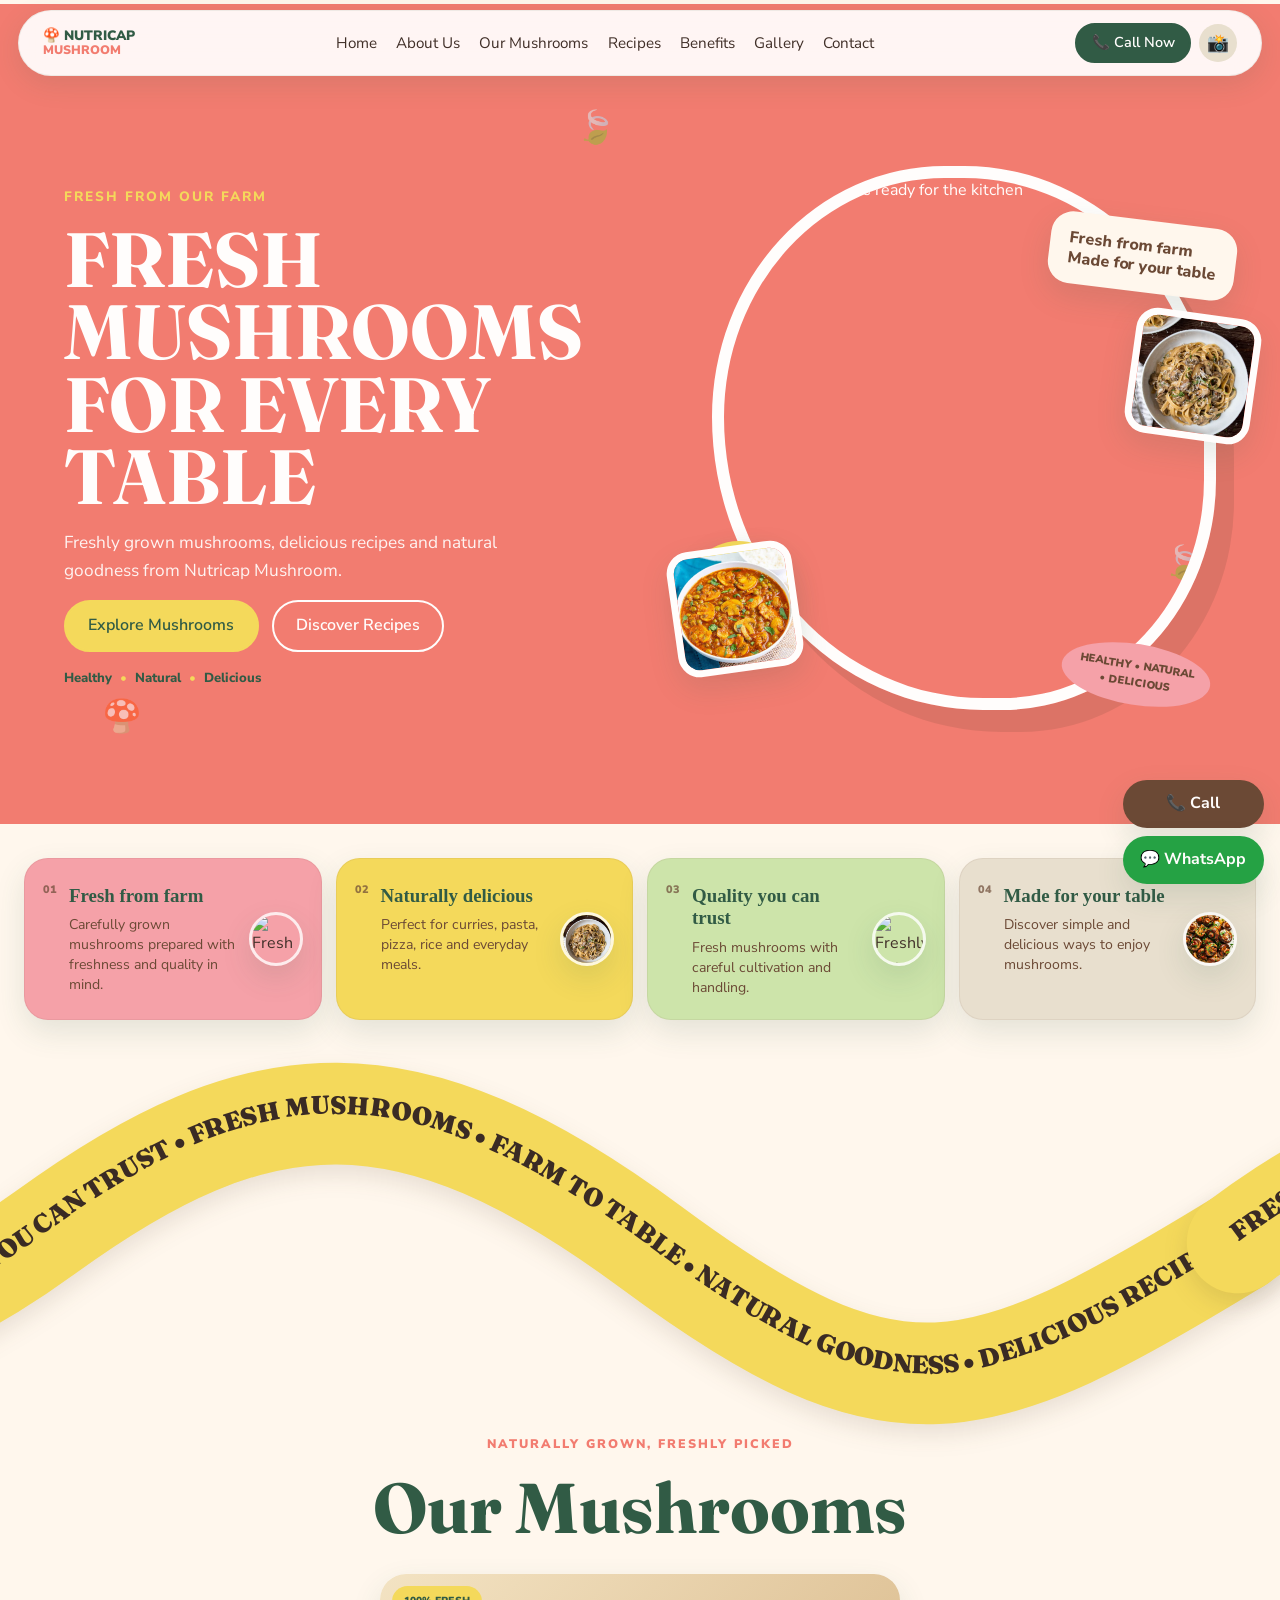
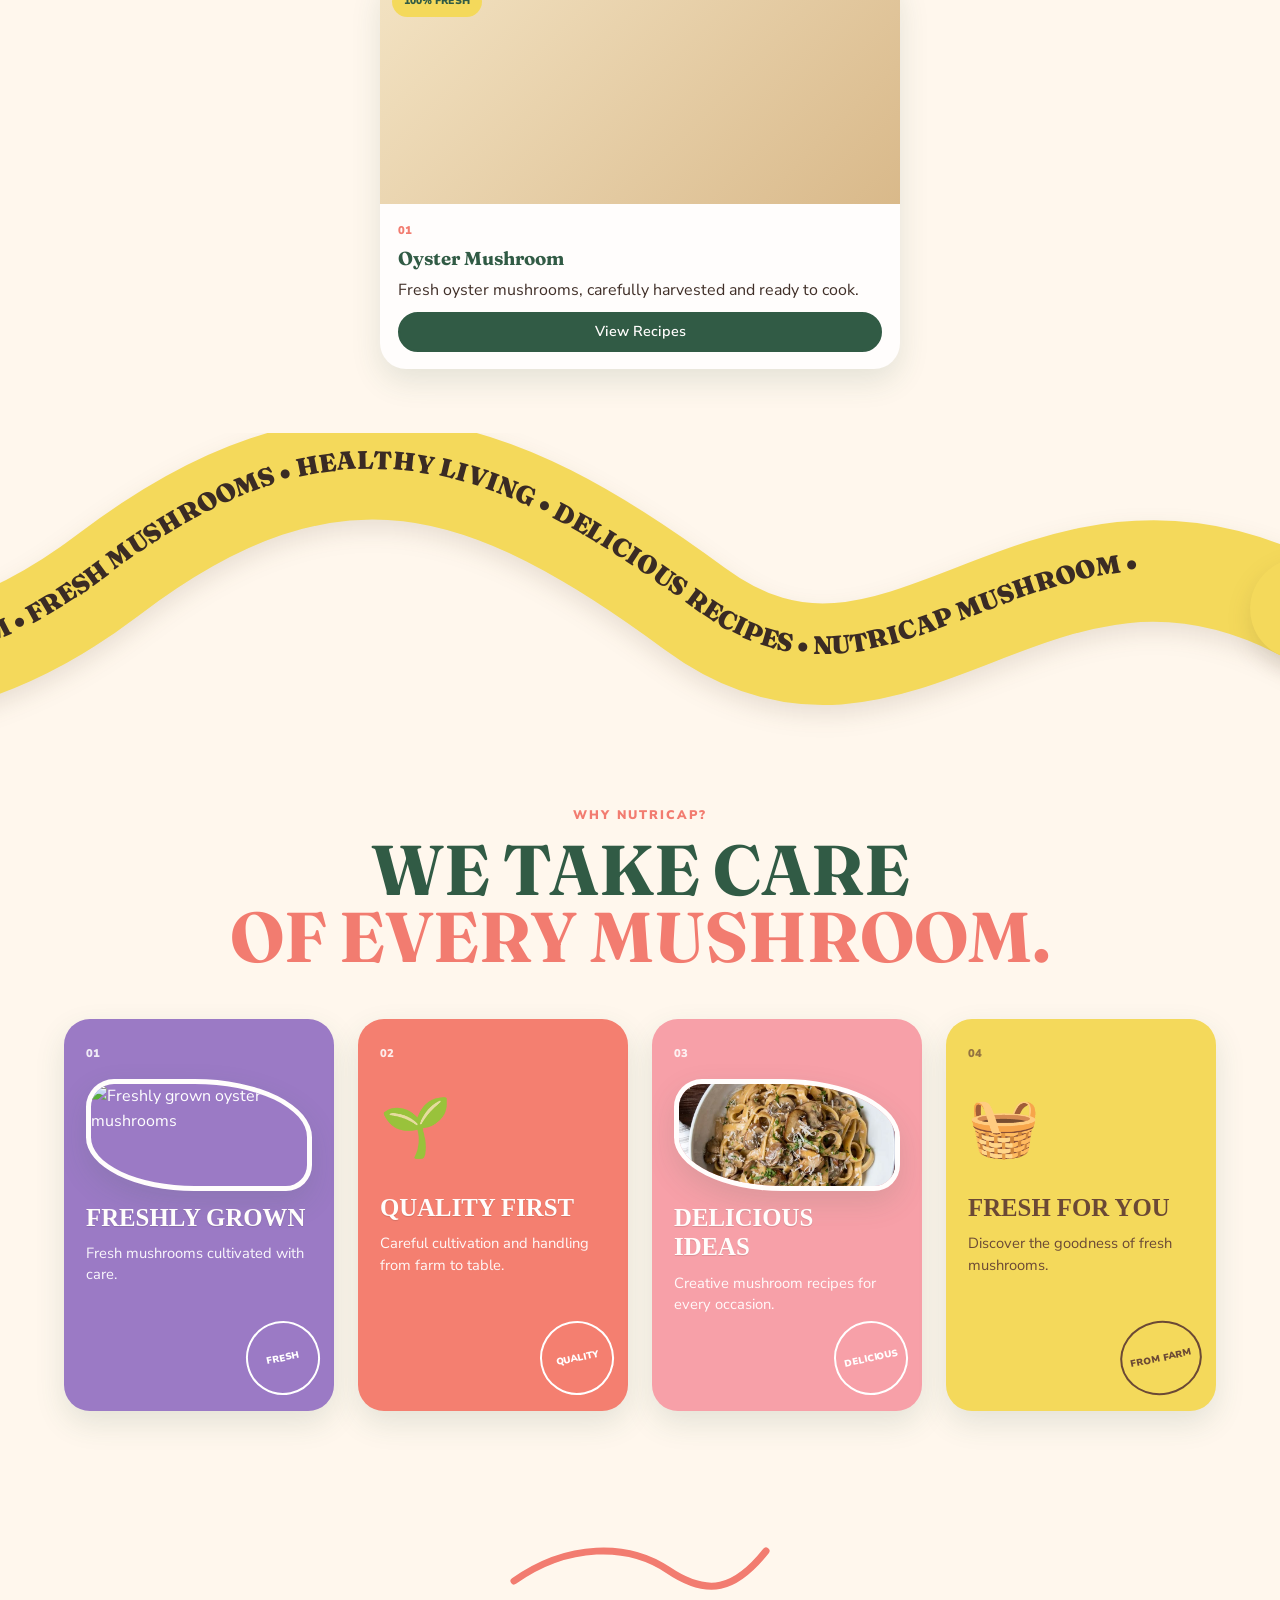
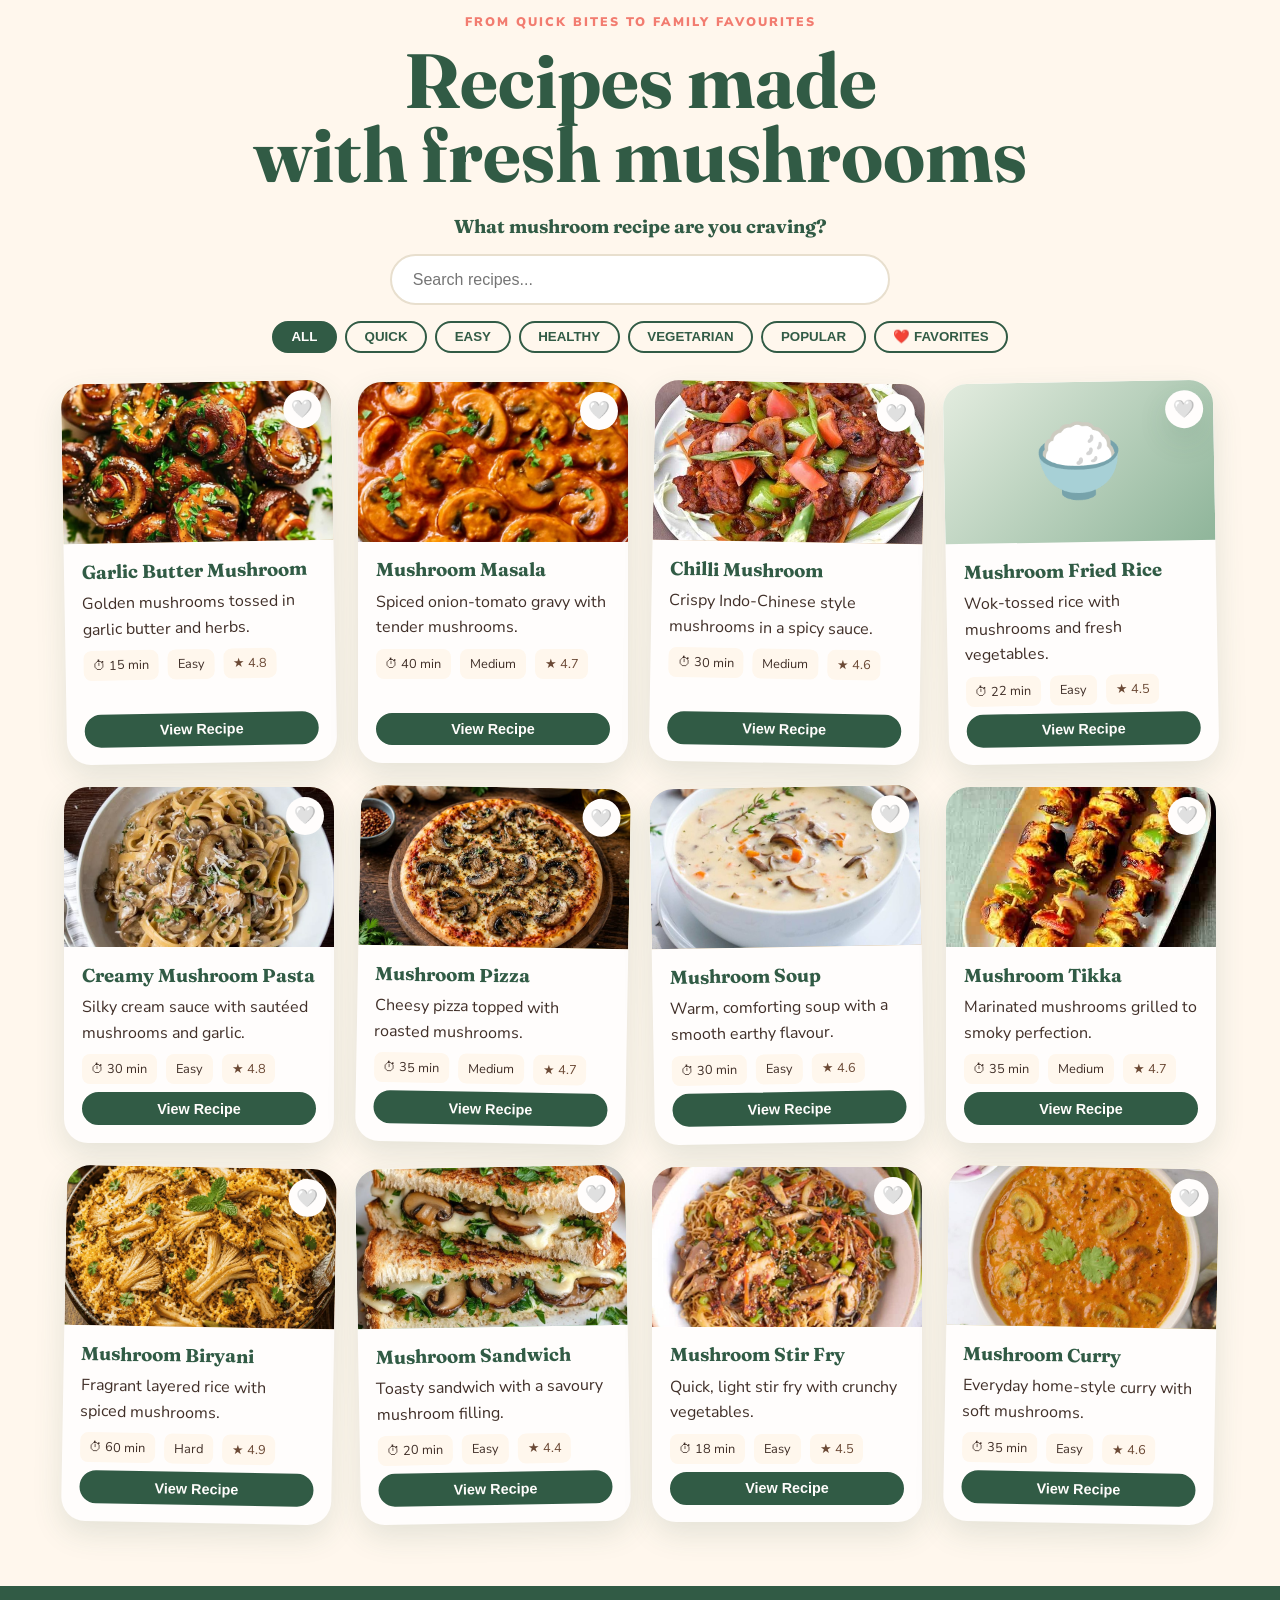
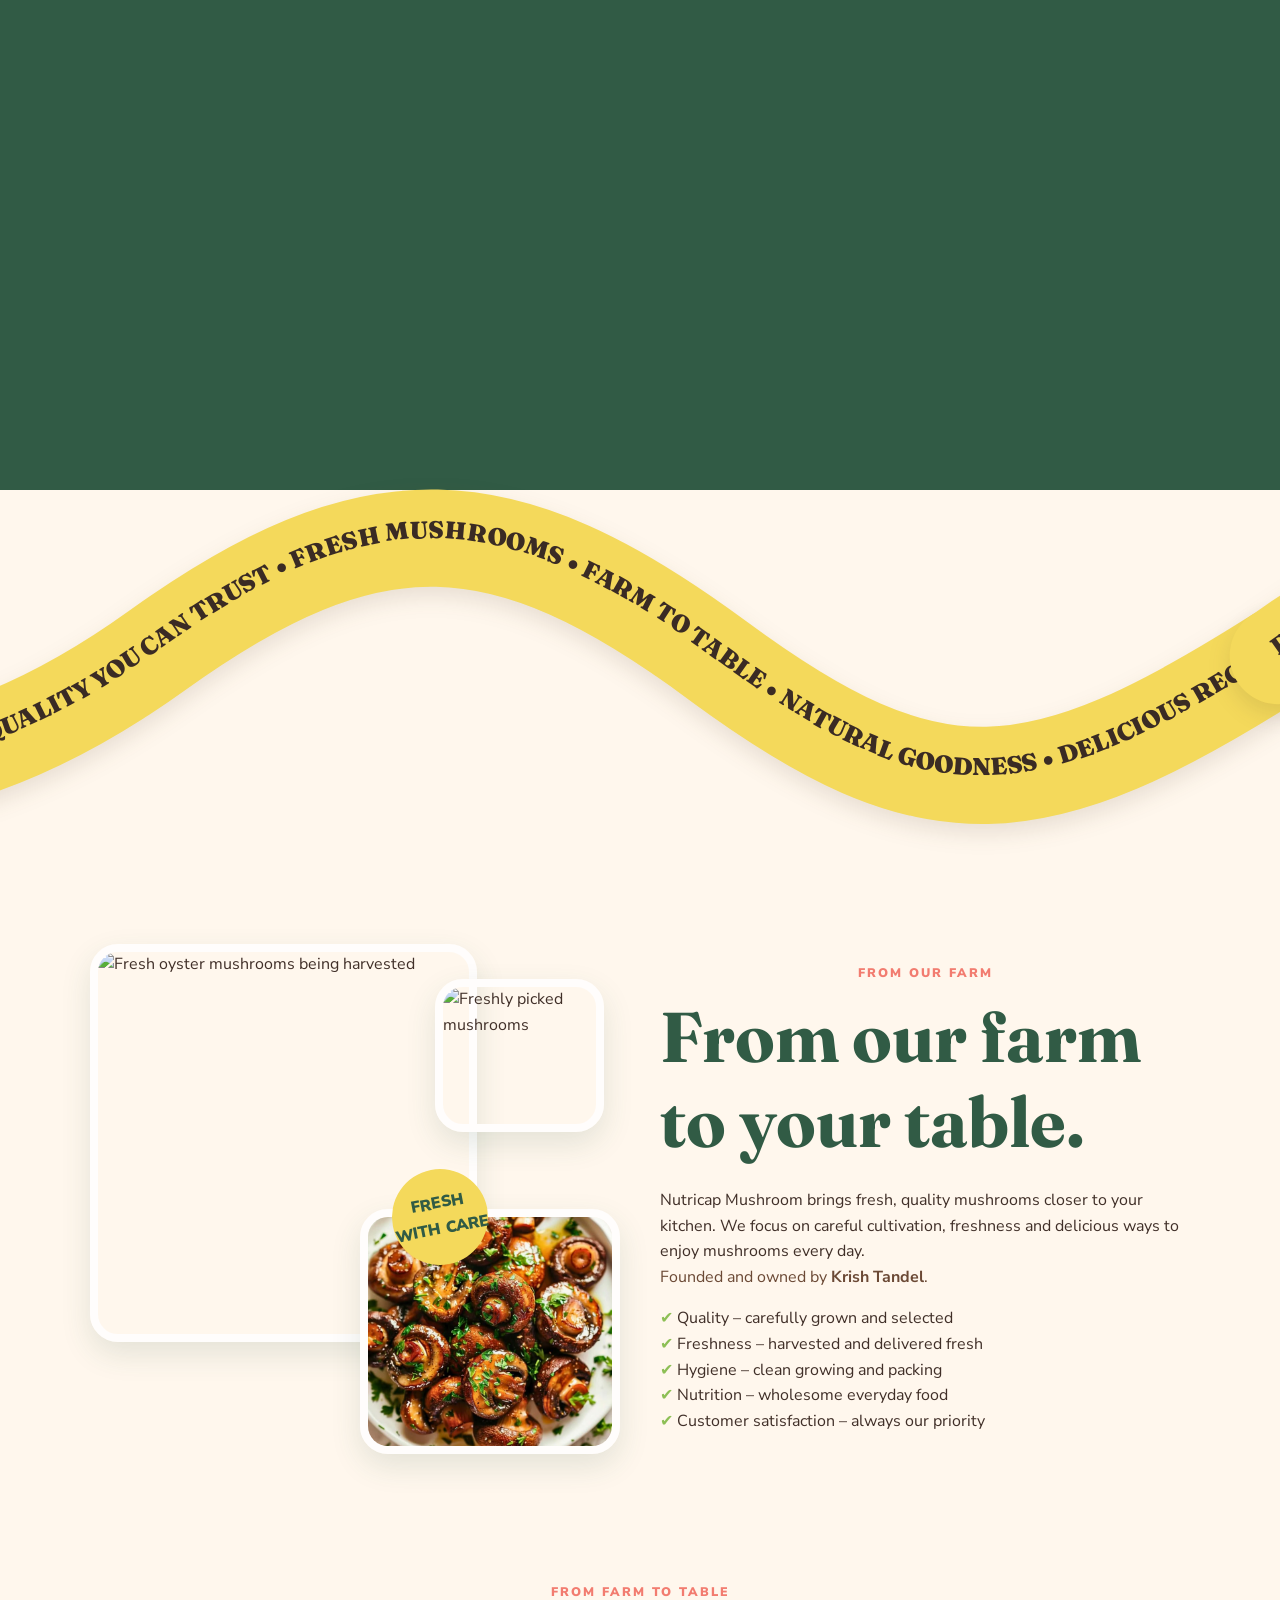
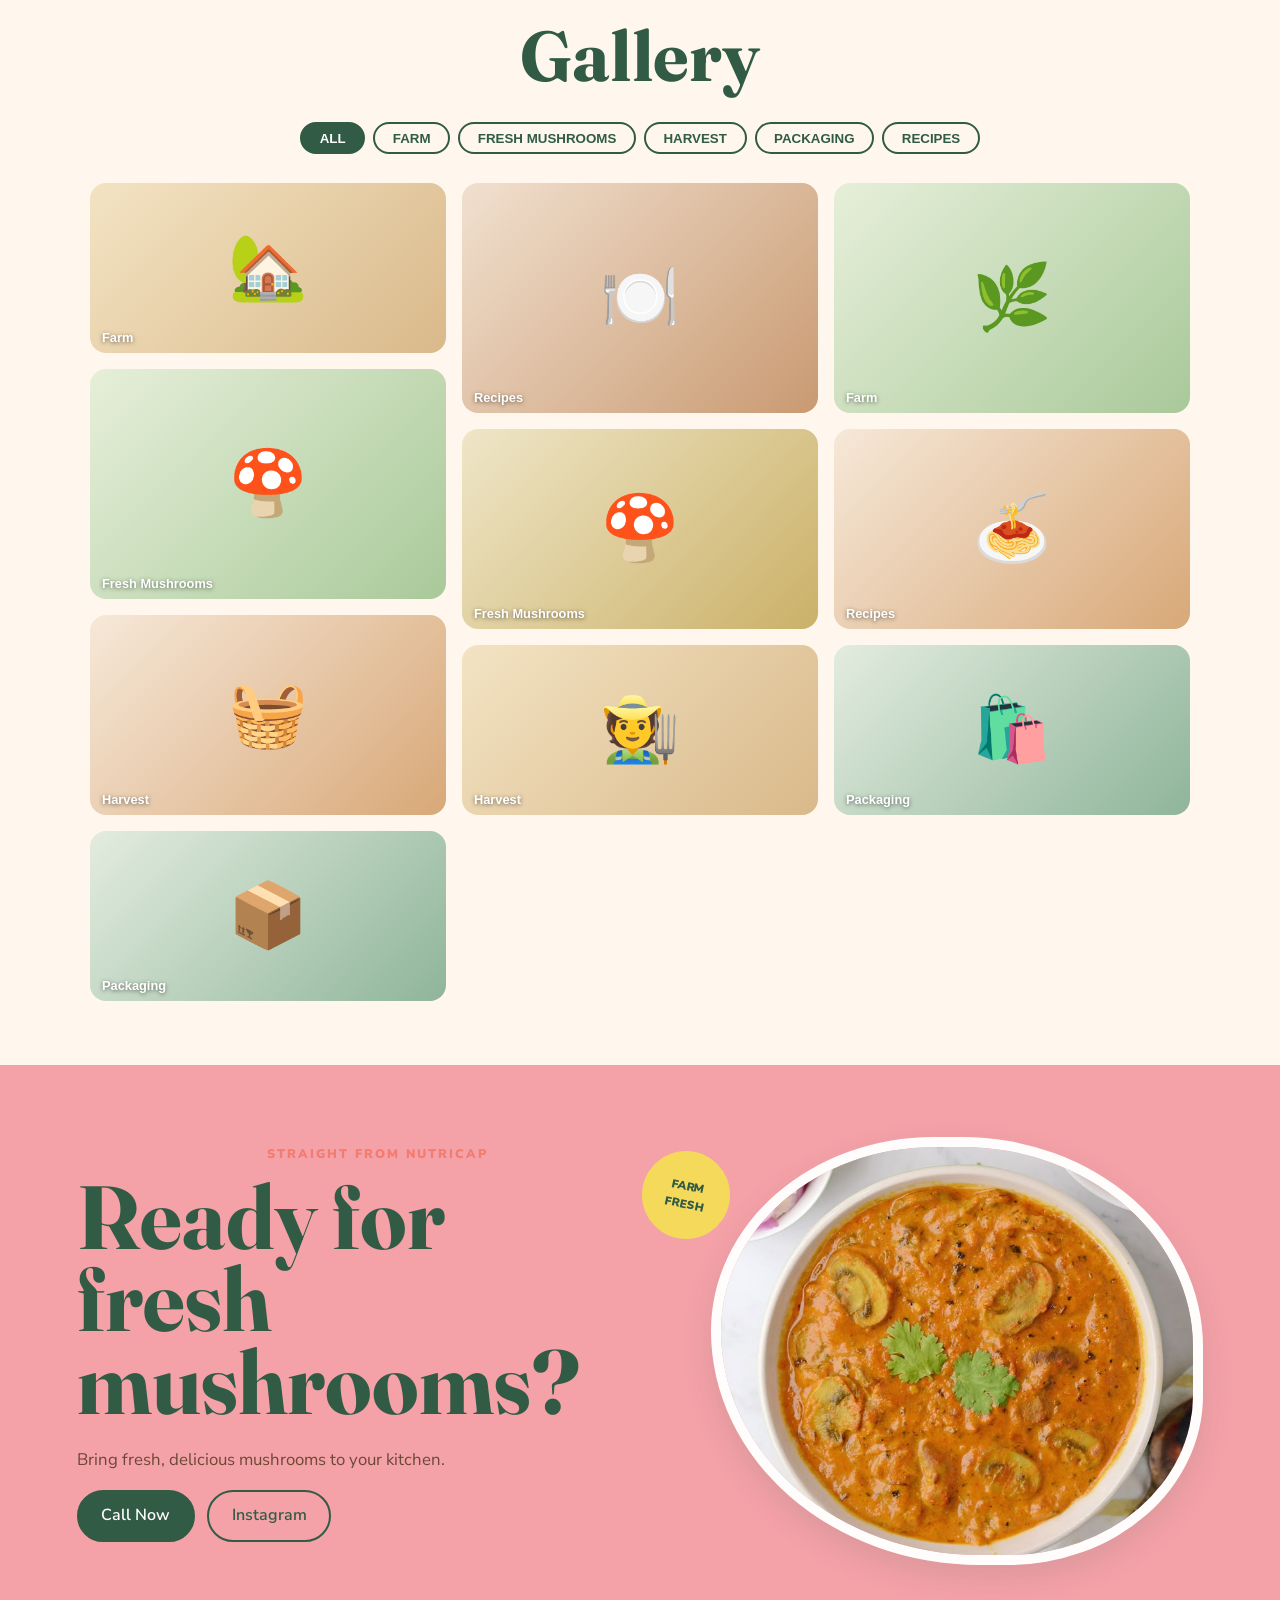
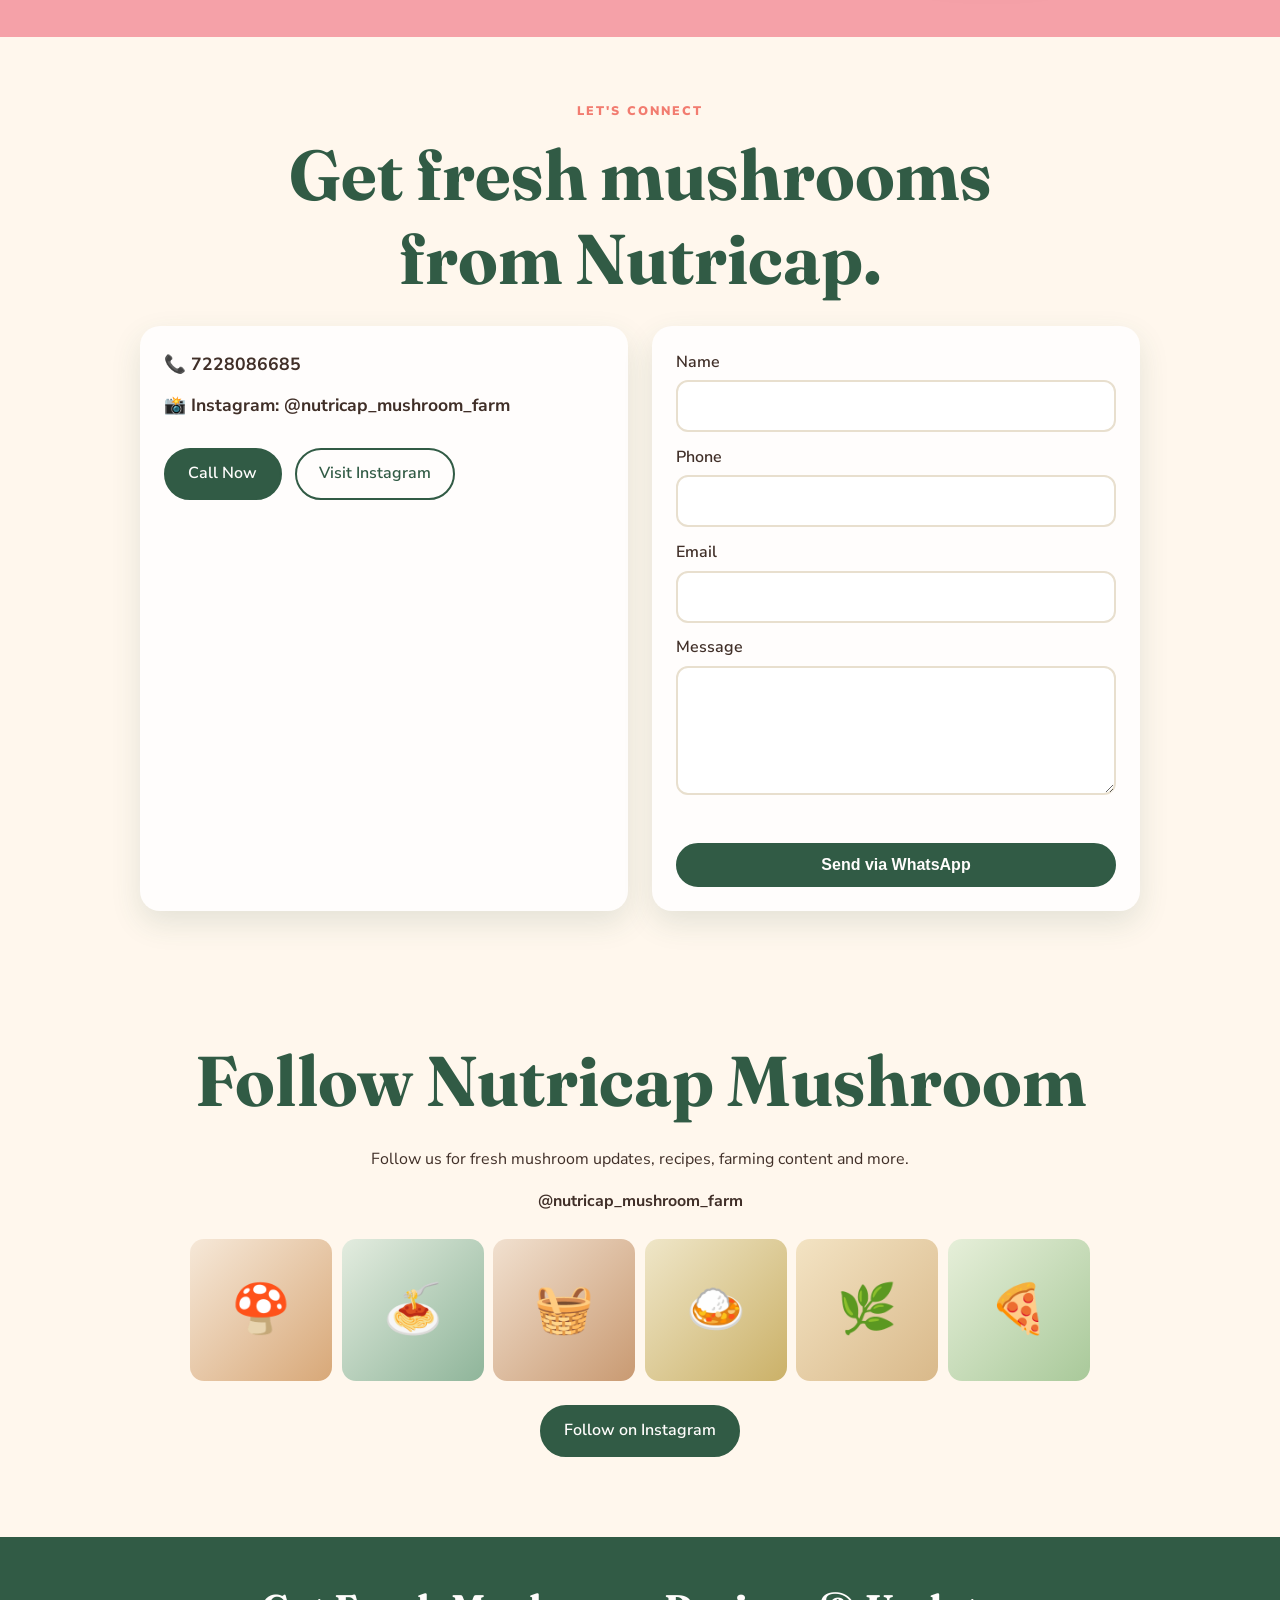
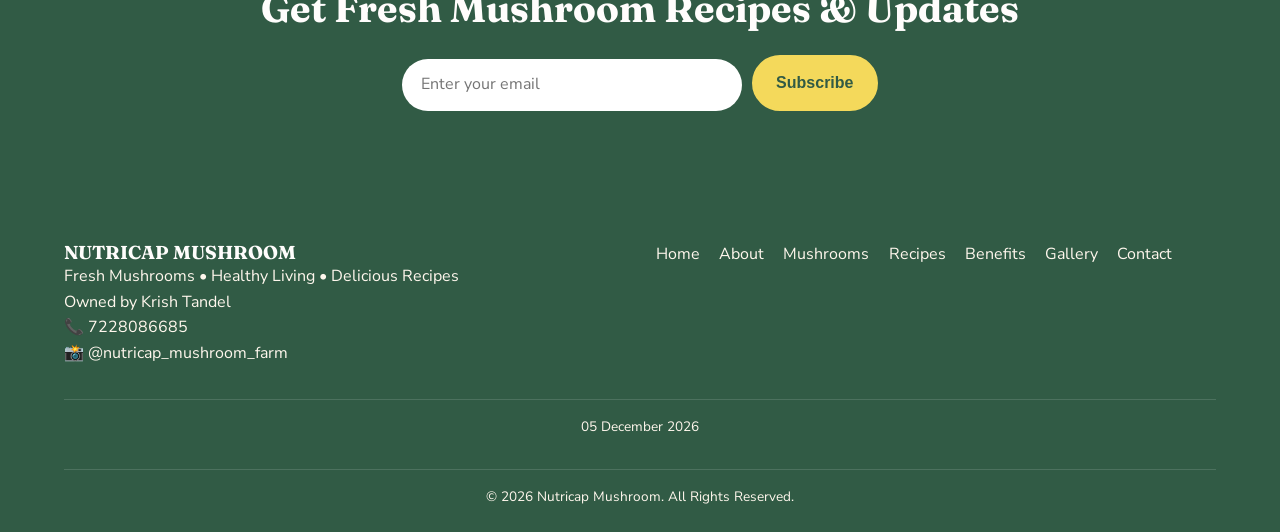
==== commit 2ce7154c: "Update footer date to current device date" ====
--- a/index.html
+++ b/index.html
@@ -204,7 +204,8 @@
   <div><h3>NUTRICAP MUSHROOM</h3><p>Fresh Mushrooms • Healthy Living • Delicious Recipes</p><p>Owned by Krish Tandel</p>
     <p>📞 <a href="tel:7228086685">7228086685</a><br>📸 @nutricap_mushroom_farm</p></div>
   <div class="flinks"><a href="#home">Home</a><a href="#about">About</a><a href="#mushrooms">Mushrooms</a><a href="#recipes">Recipes</a><a href="#benefits">Benefits</a><a href="#gallery">Gallery</a><a href="#contact">Contact</a></div>
-  <p class="copy">© 2026 Nutricap Mushroom. All Rights Reserved.</p>
+  <p class="copy" id="todayDate" aria-live="polite">01 October 2026</p>
+  <p class="copy">© <span id="copyrightYear">2026</span> Nutricap Mushroom. All Rights Reserved.</p>
 </footer>
 
 <div class="fab" aria-label="Contact options">
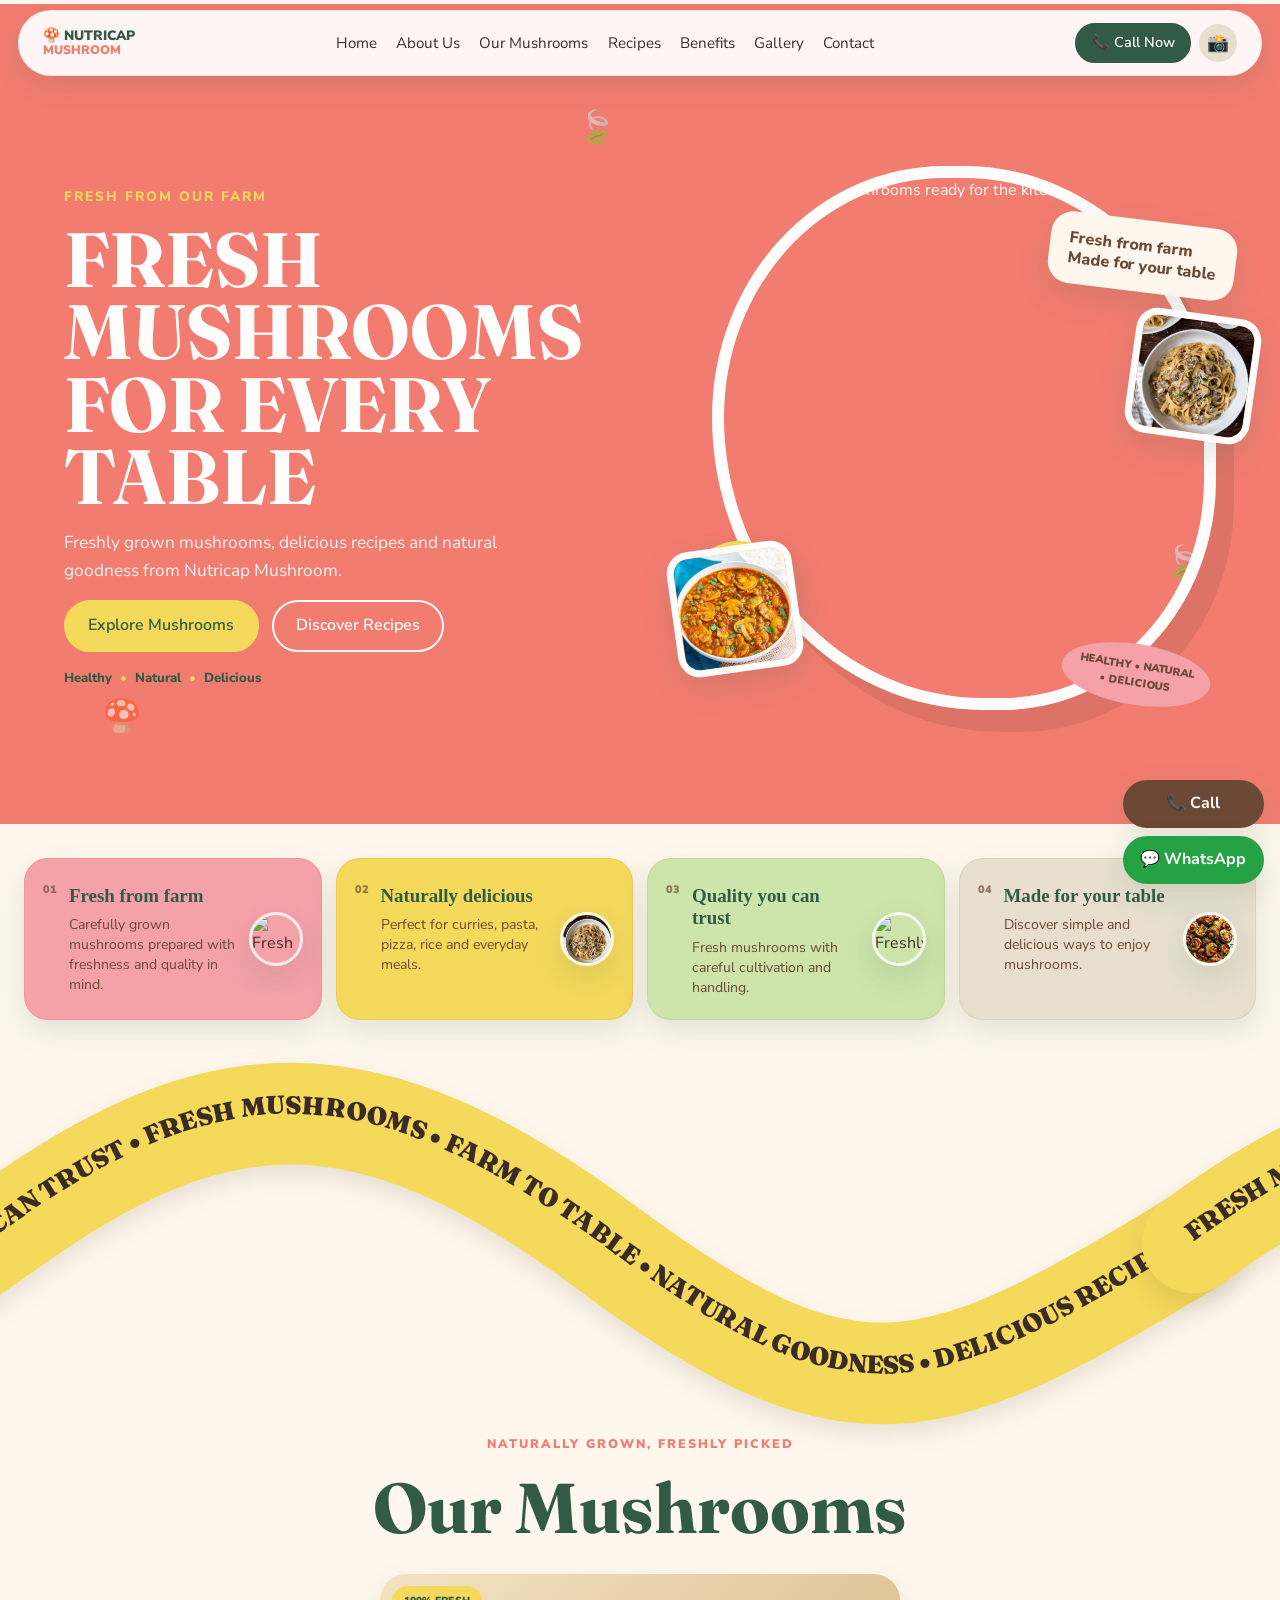
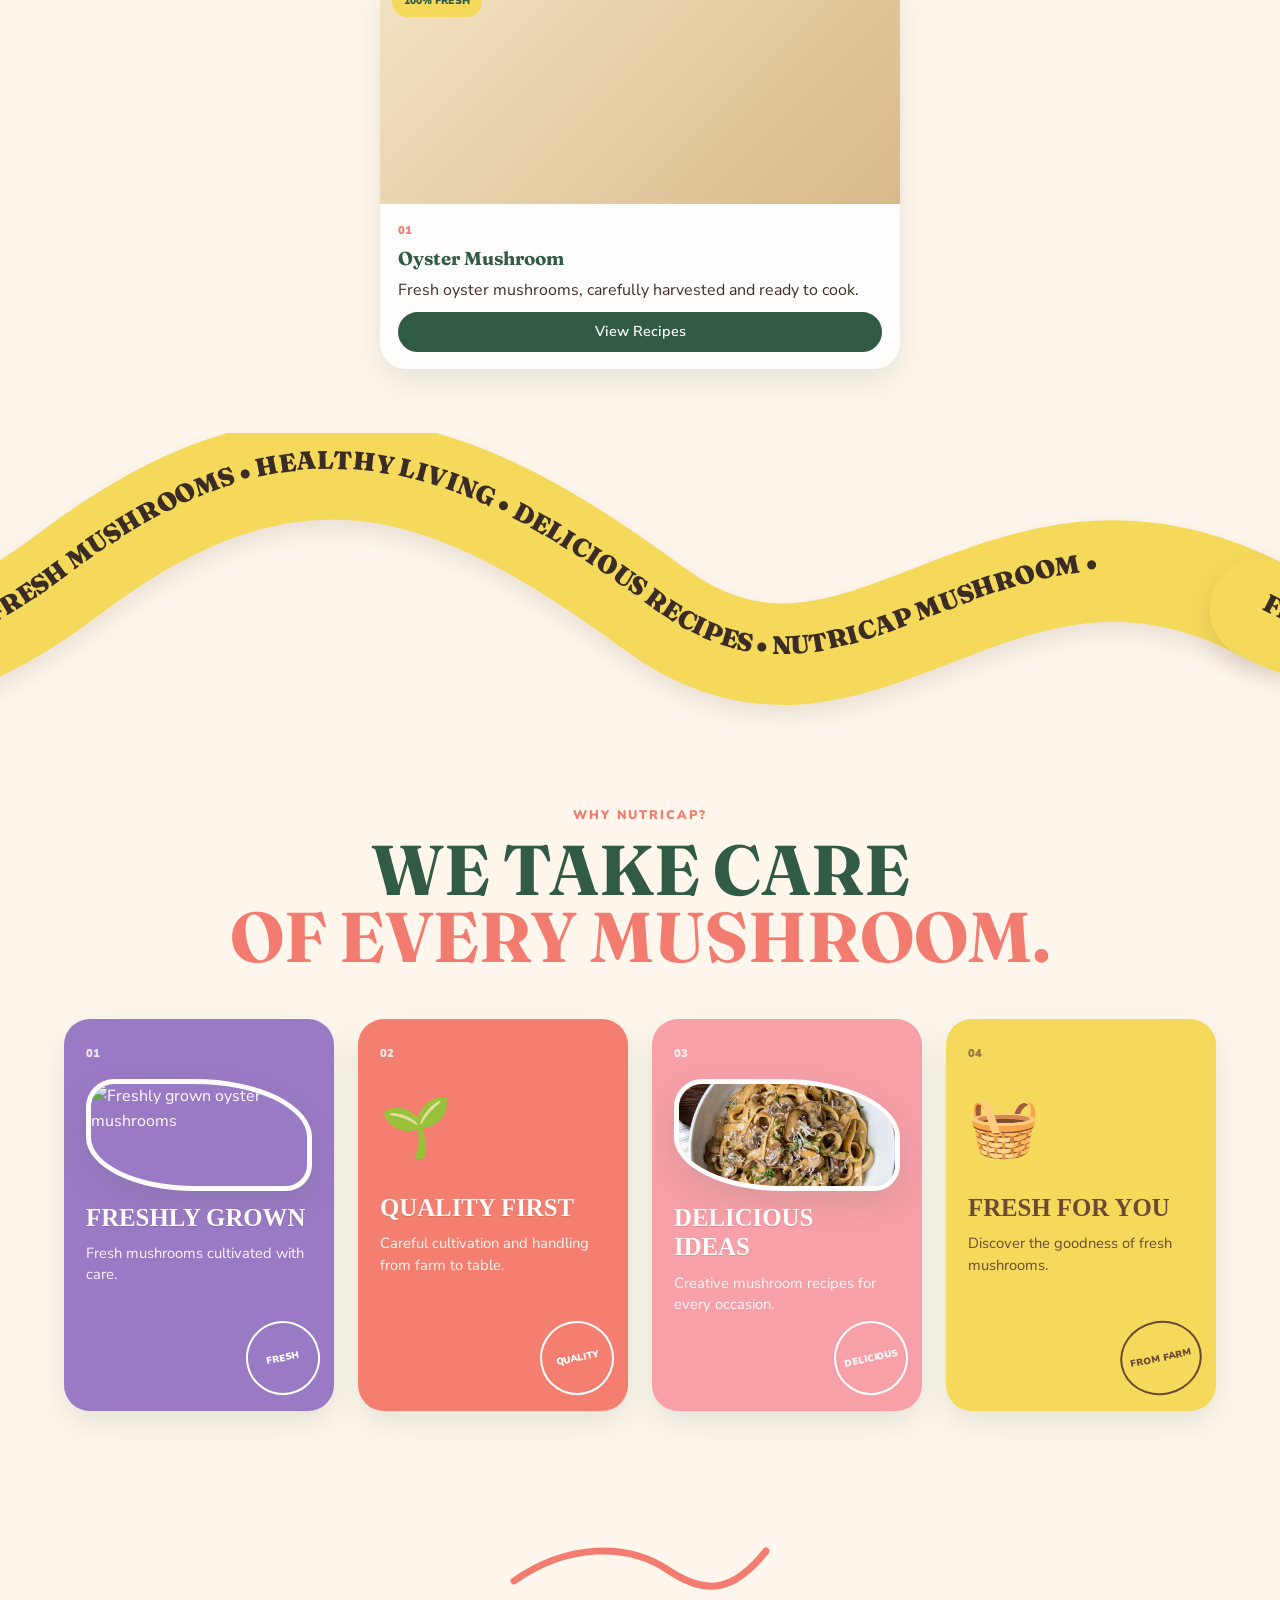
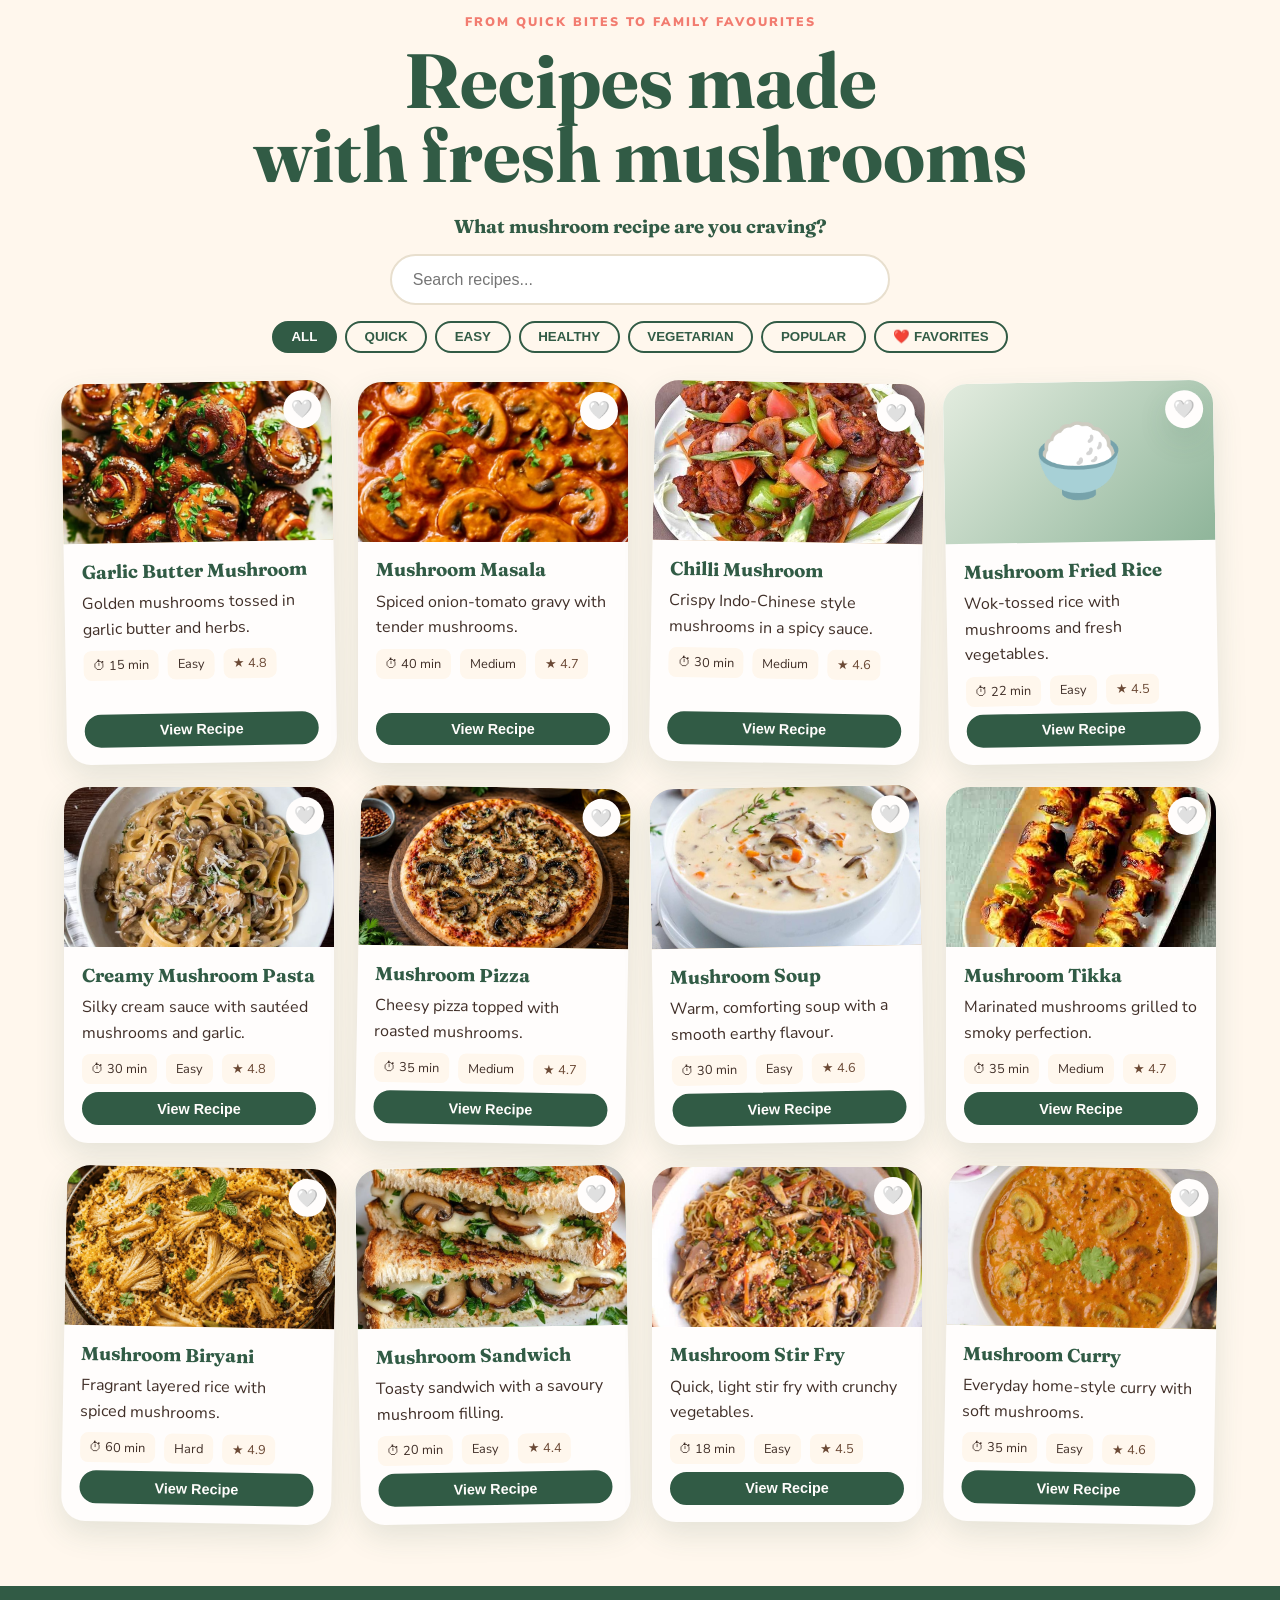
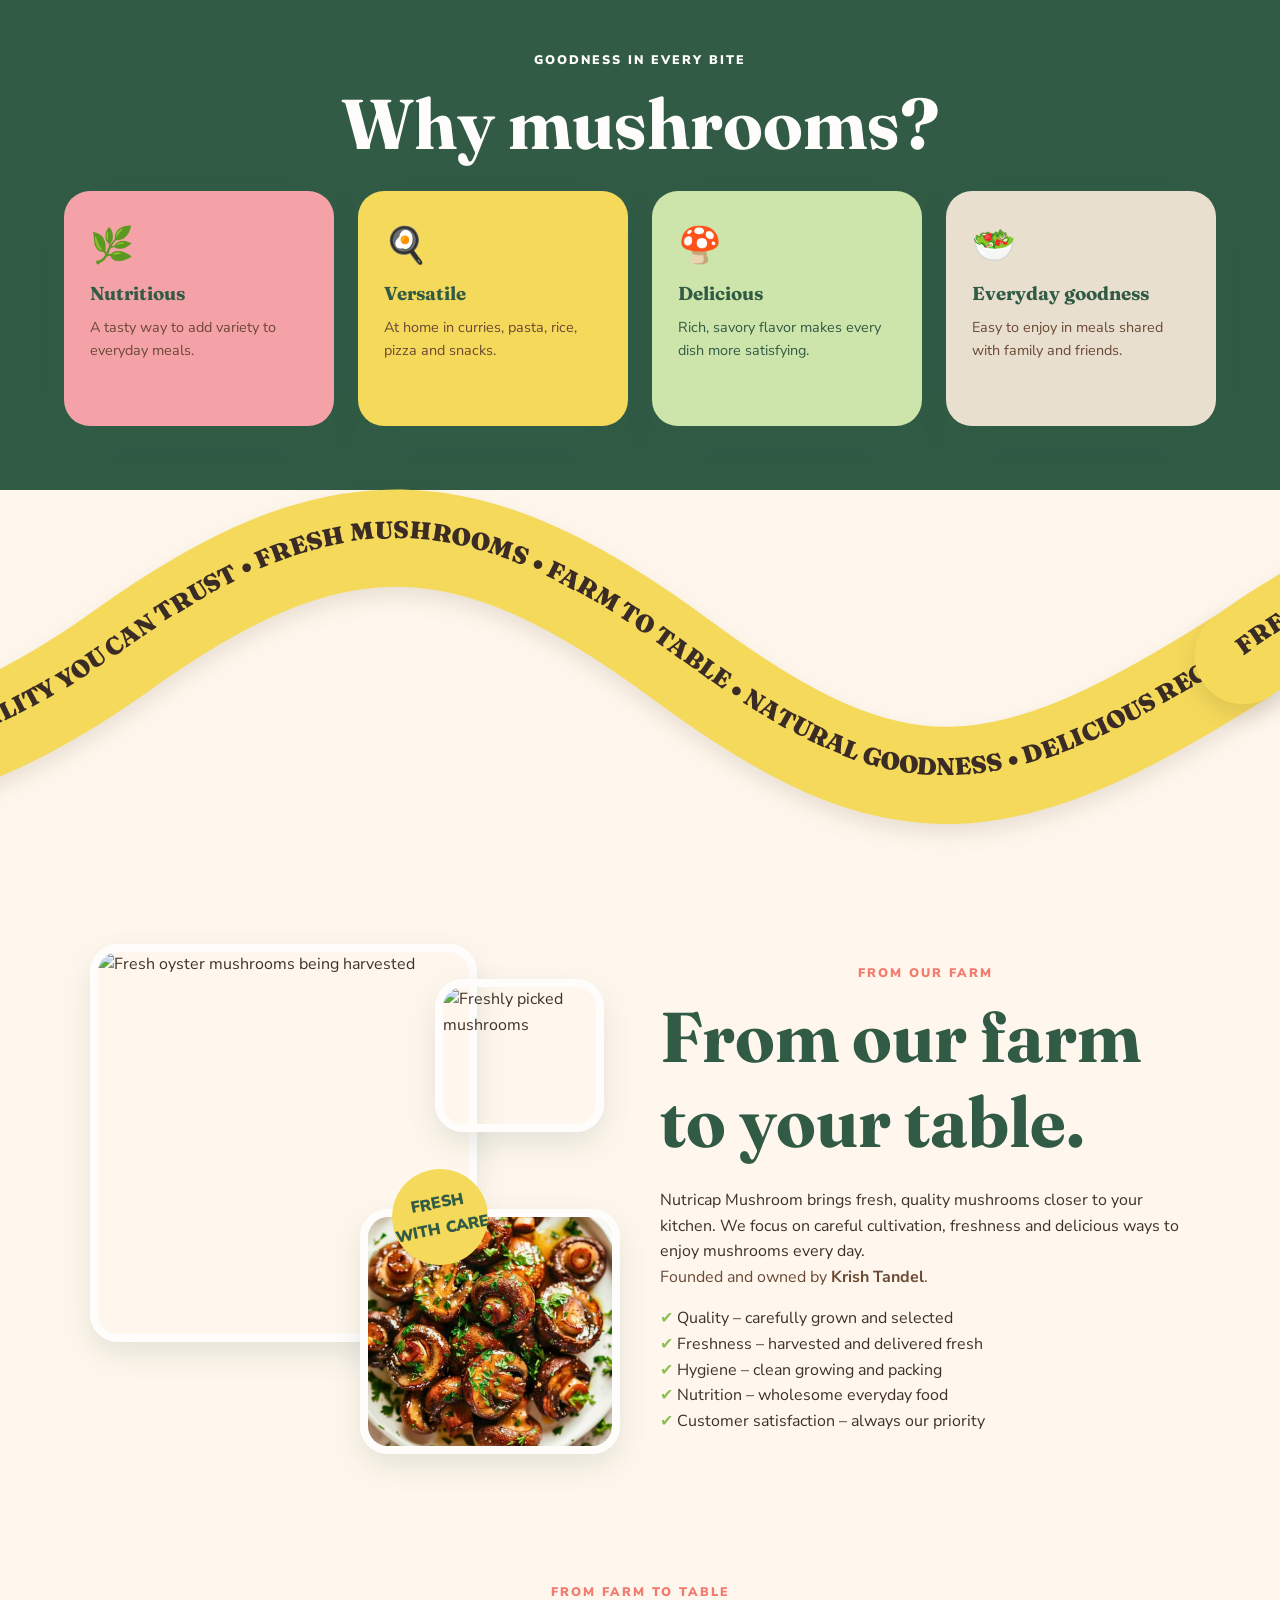
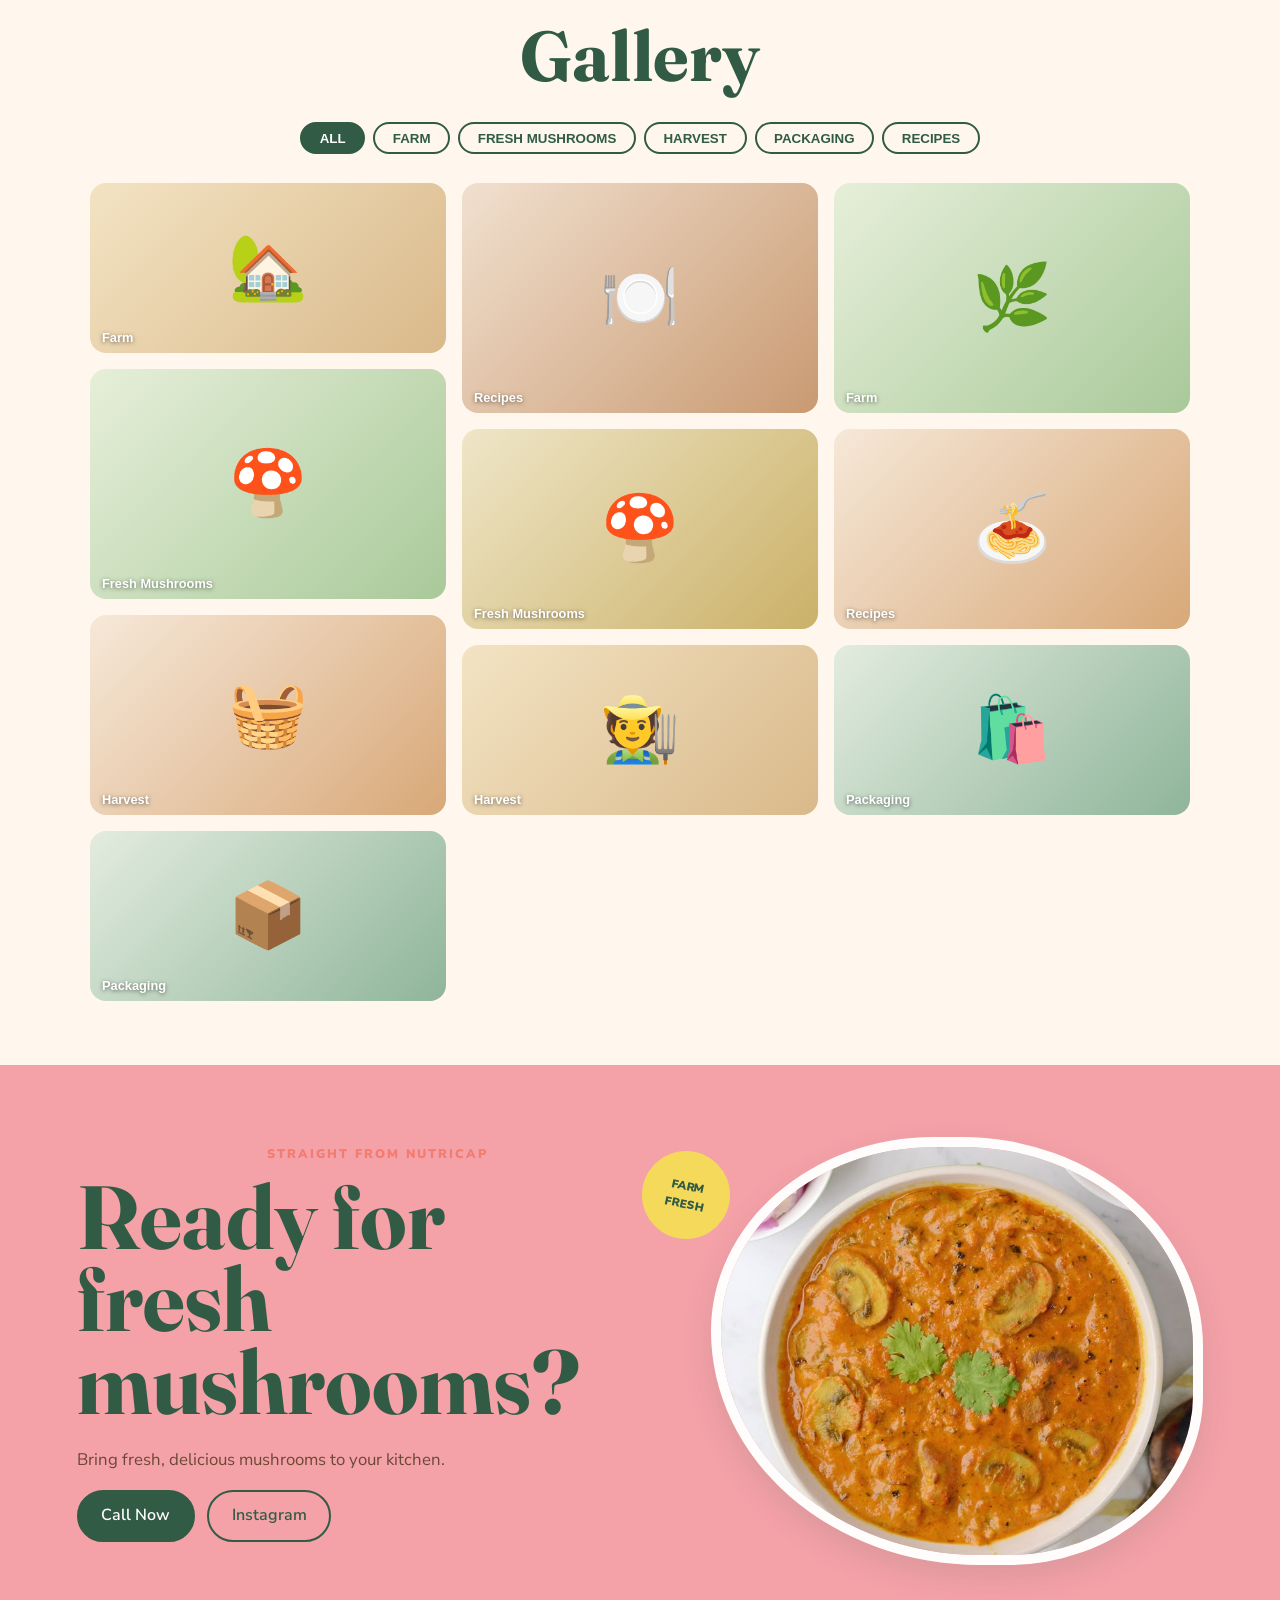
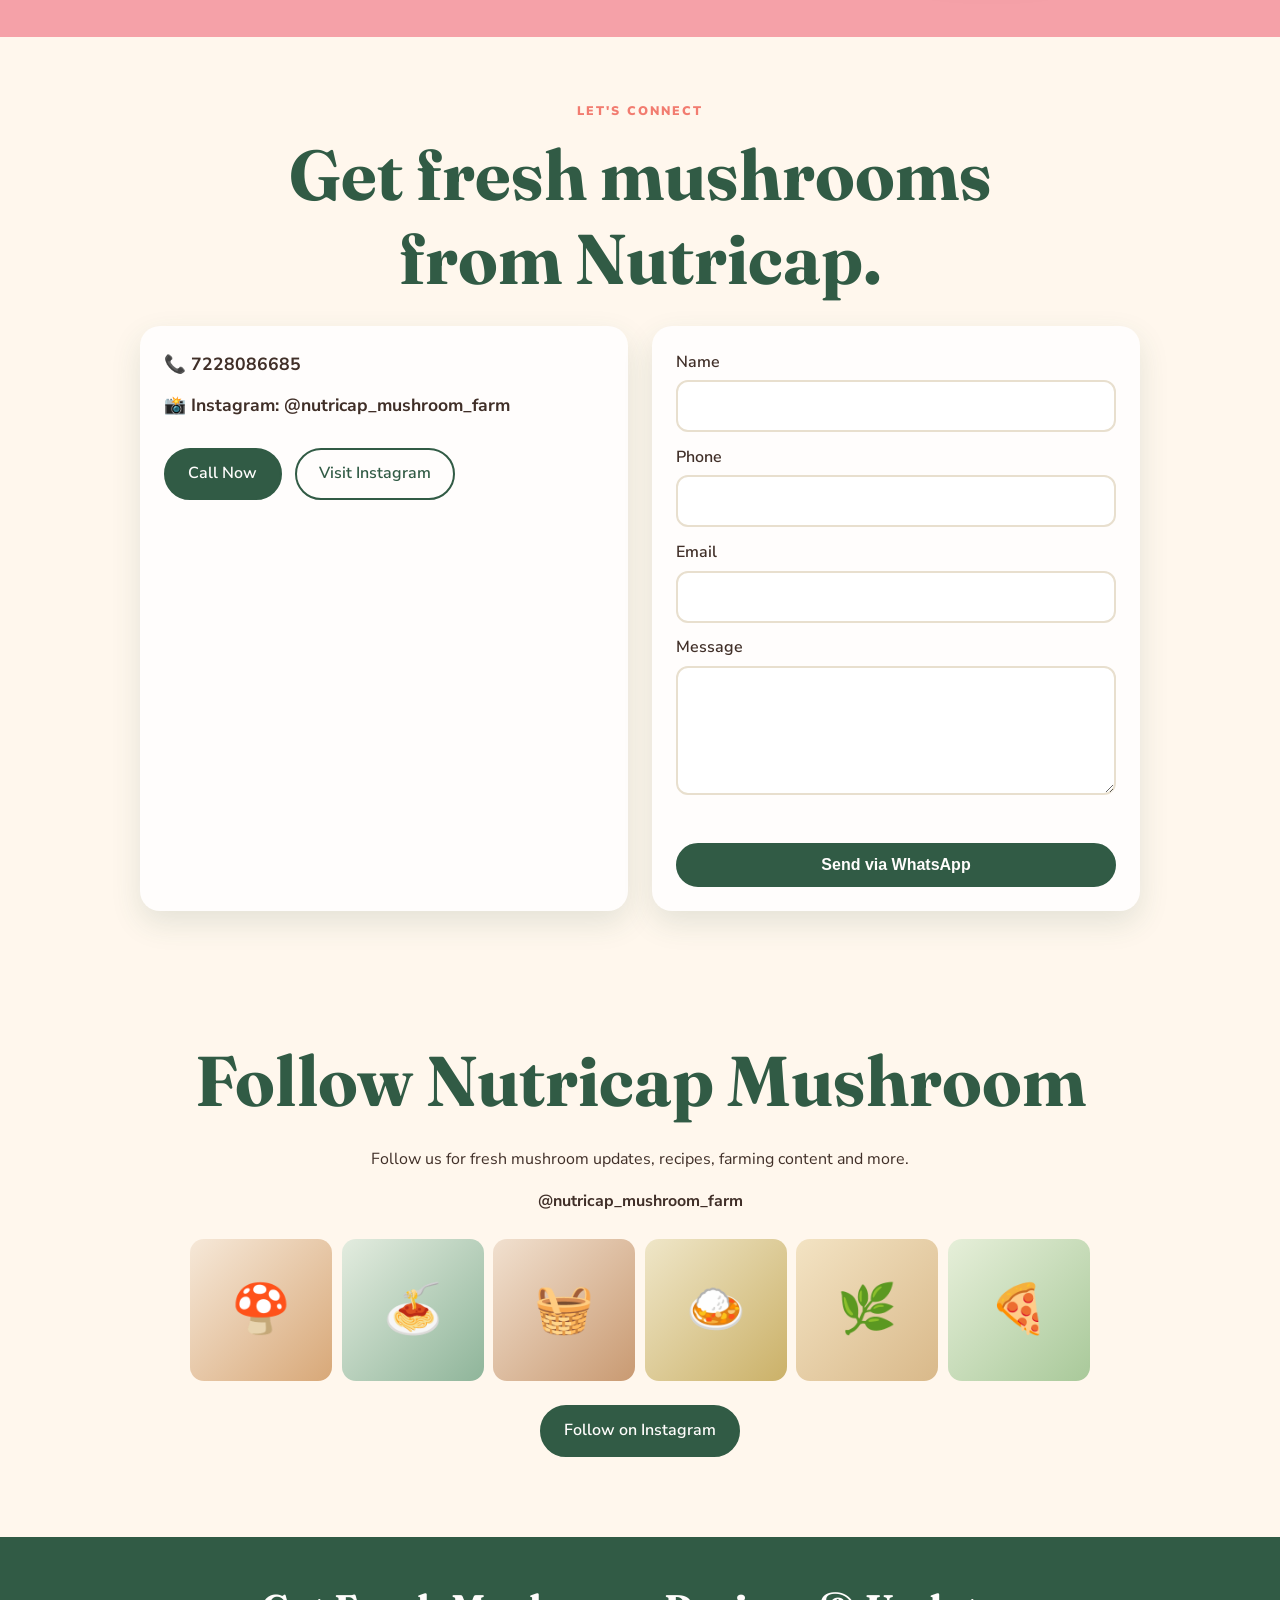
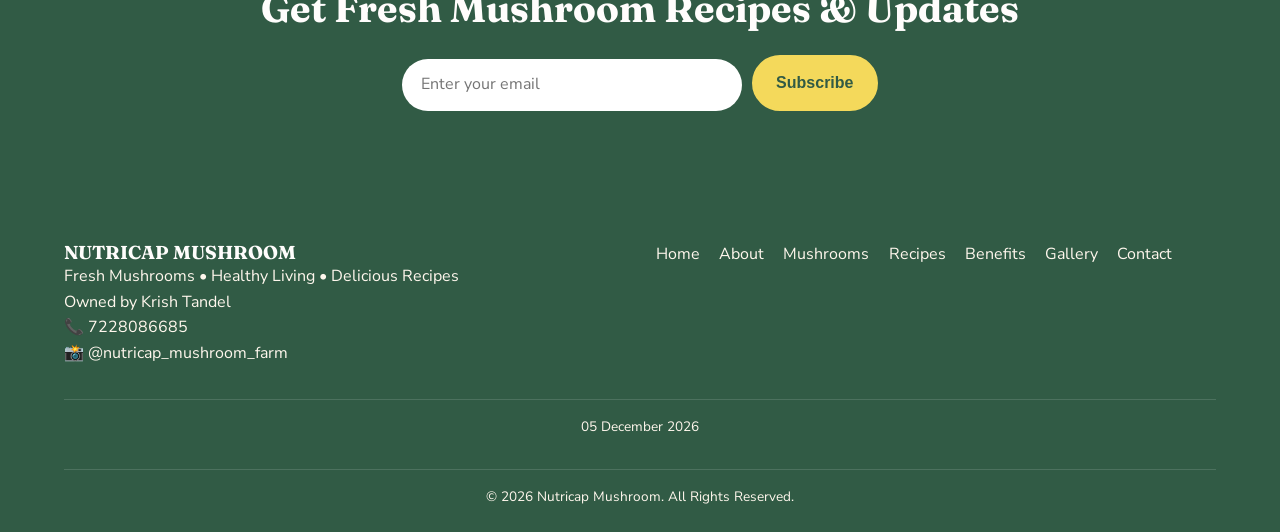
==== commit c99d10da: "Update hero oyster mushroom image" ====
--- a/index.html
+++ b/index.html
@@ -35,7 +35,7 @@
     <p class="trust">Healthy <span>•</span> Natural <span>•</span> Delicious</p>
   </div>
   <div class="hero-visual reveal">
-    <img class="hero-img" src="https://images.unsplash.com/photo-1629665001701-a232a0ba4eec?auto=format&amp;fit=crop&amp;w=1100&amp;q=85" alt="Fresh mushrooms ready for the kitchen">
+    <img class="hero-img" src="https://images.unsplash.com/photo-1542838132-92c53300491e?auto=format&amp;fit=crop&amp;w=1100&amp;q=85" alt="Fresh oyster mushrooms ready for the kitchen">
     <img class="hero-overlap hero-overlap-top" src="assets/recipes/05-creamy-pasta.jpeg" alt="Creamy mushroom pasta">
     <img class="hero-overlap hero-overlap-bottom" src="assets/recipes/04-matar-masala.jpeg" alt="Mushroom matar masala">
     <span class="hero-badge">100%<small>Farm fresh</small></span>
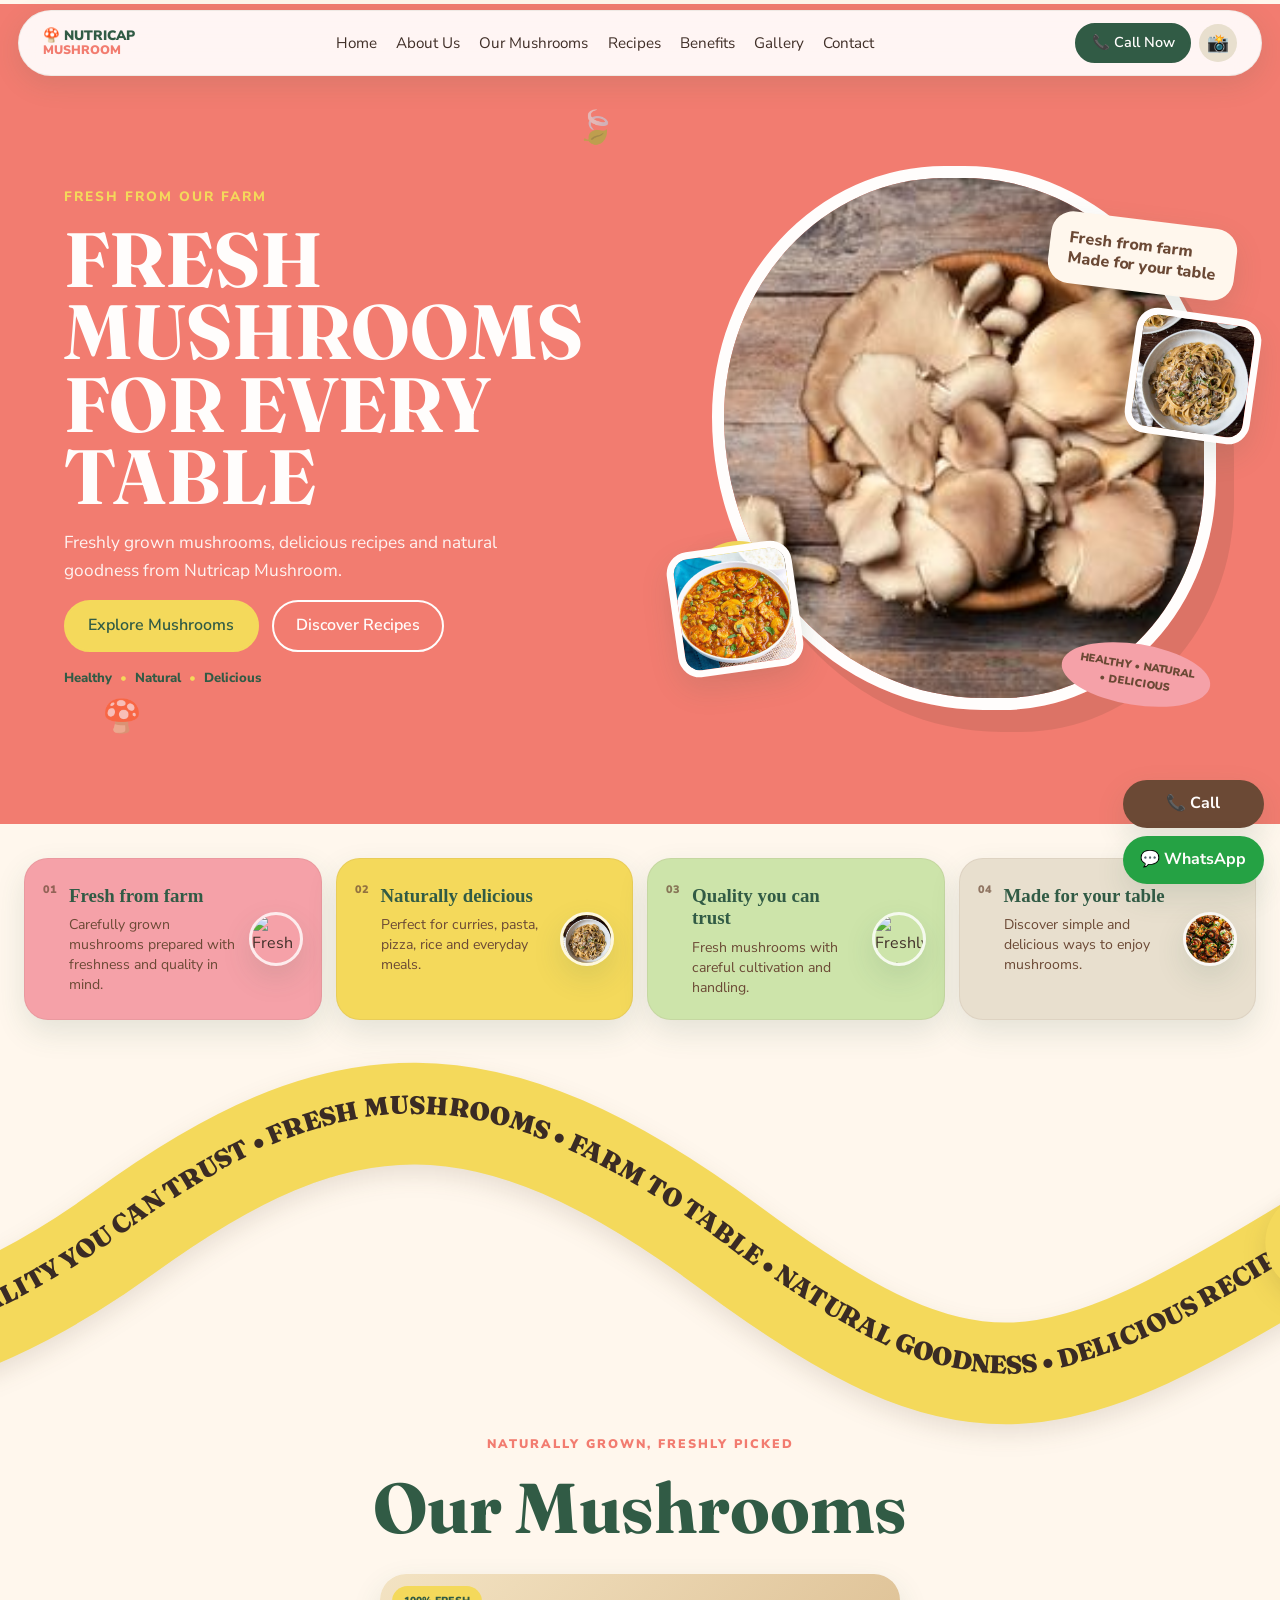
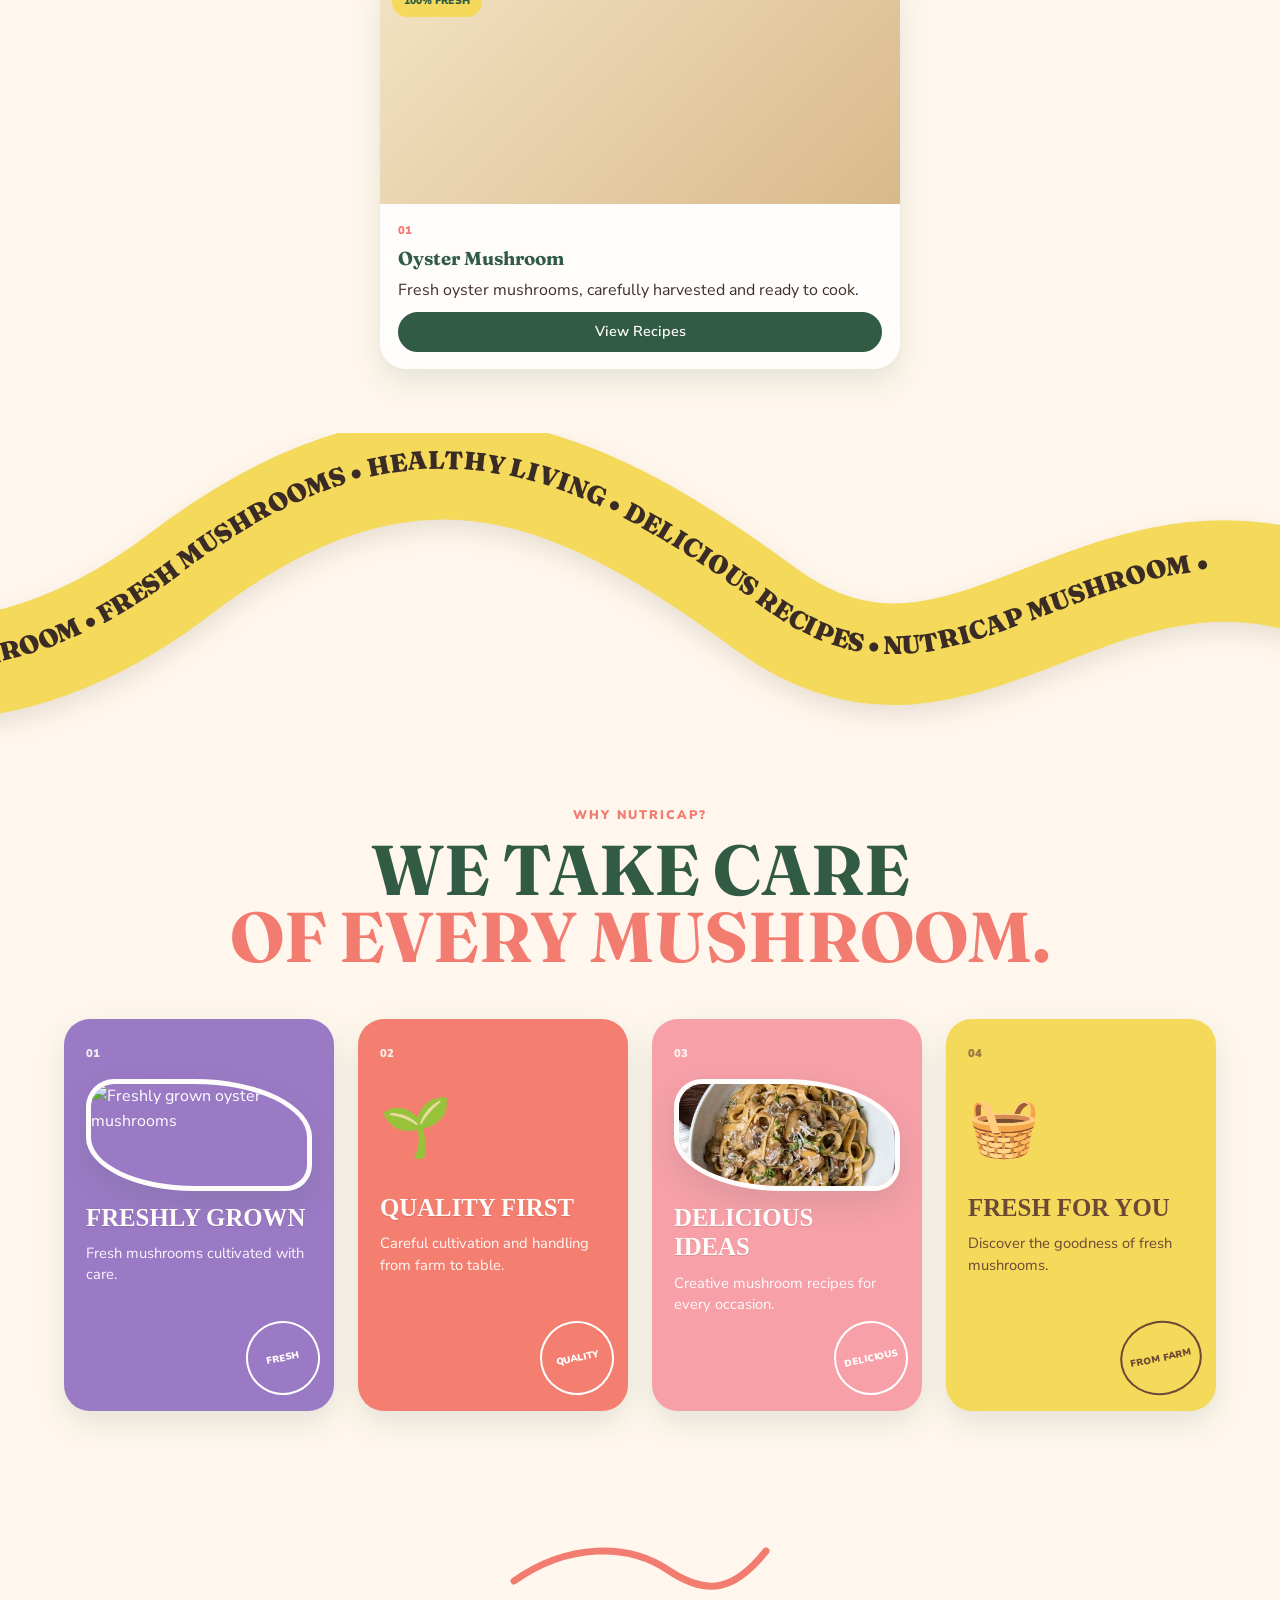
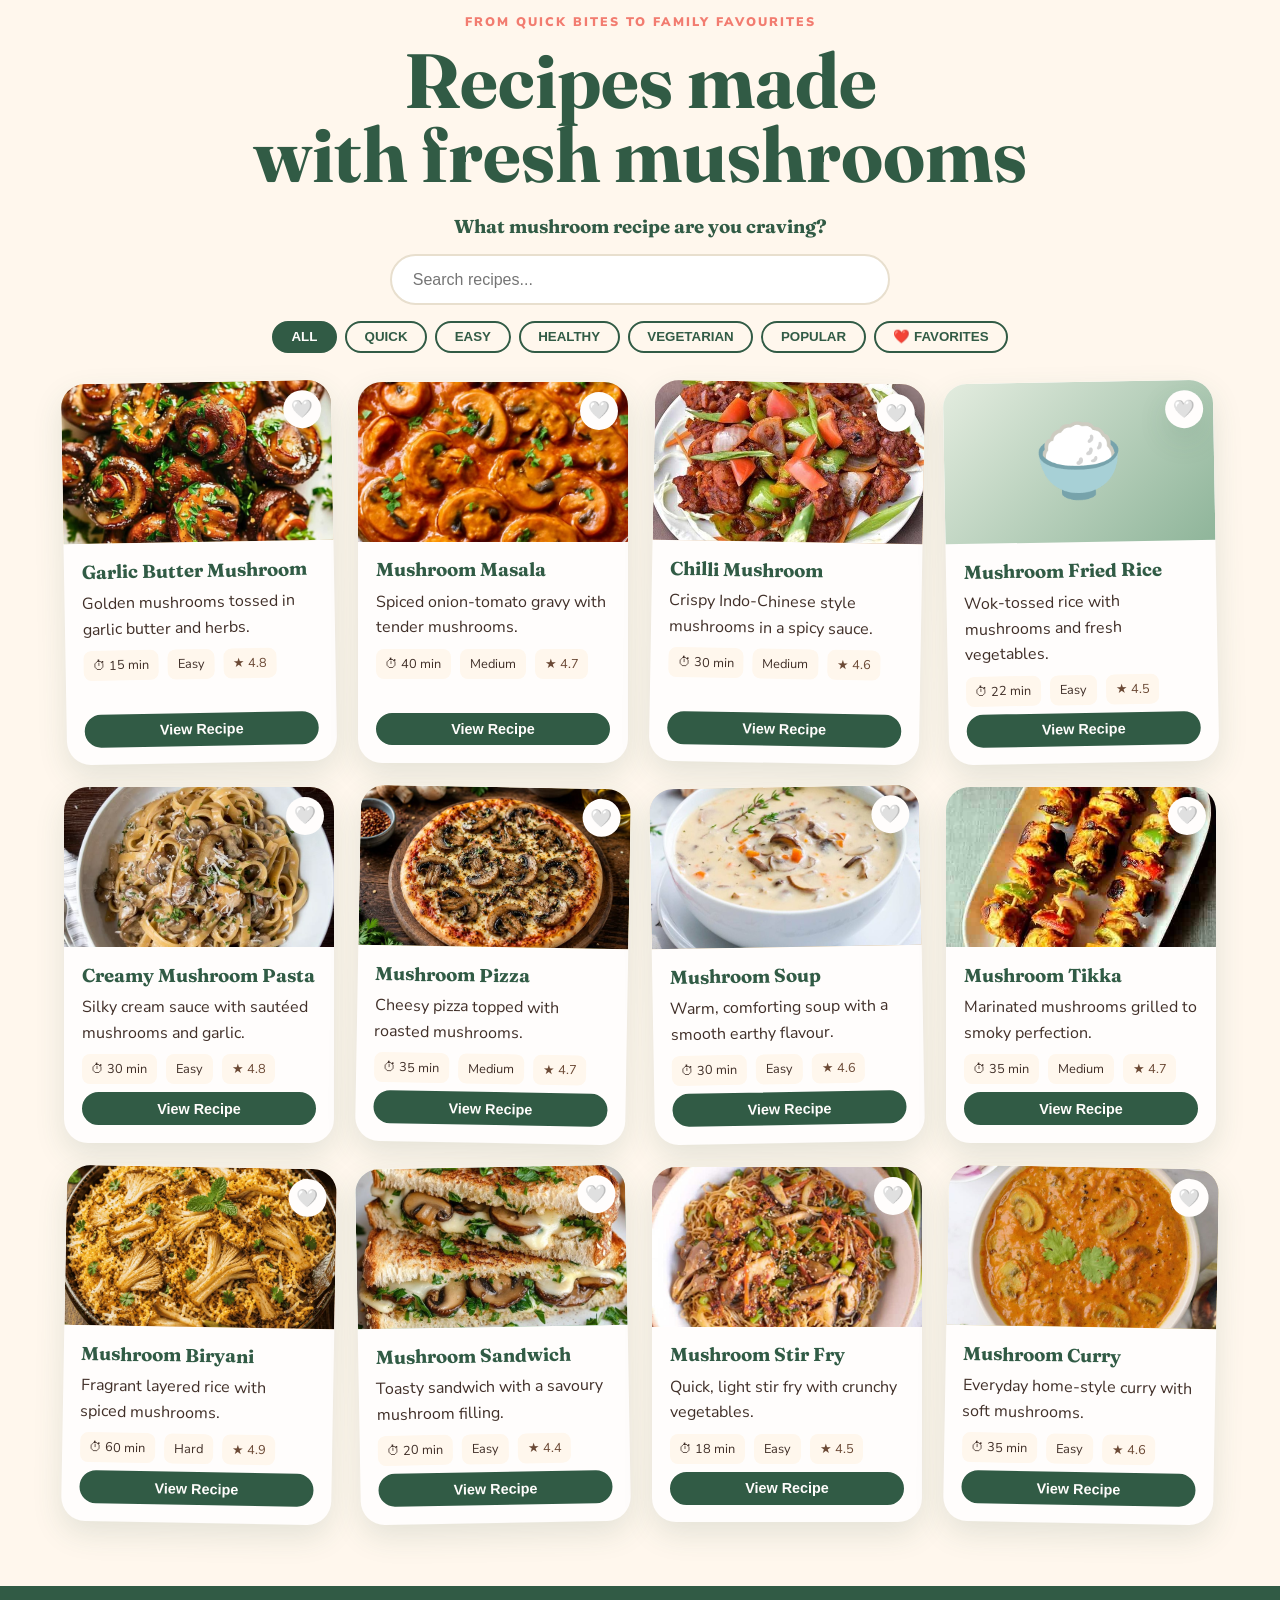
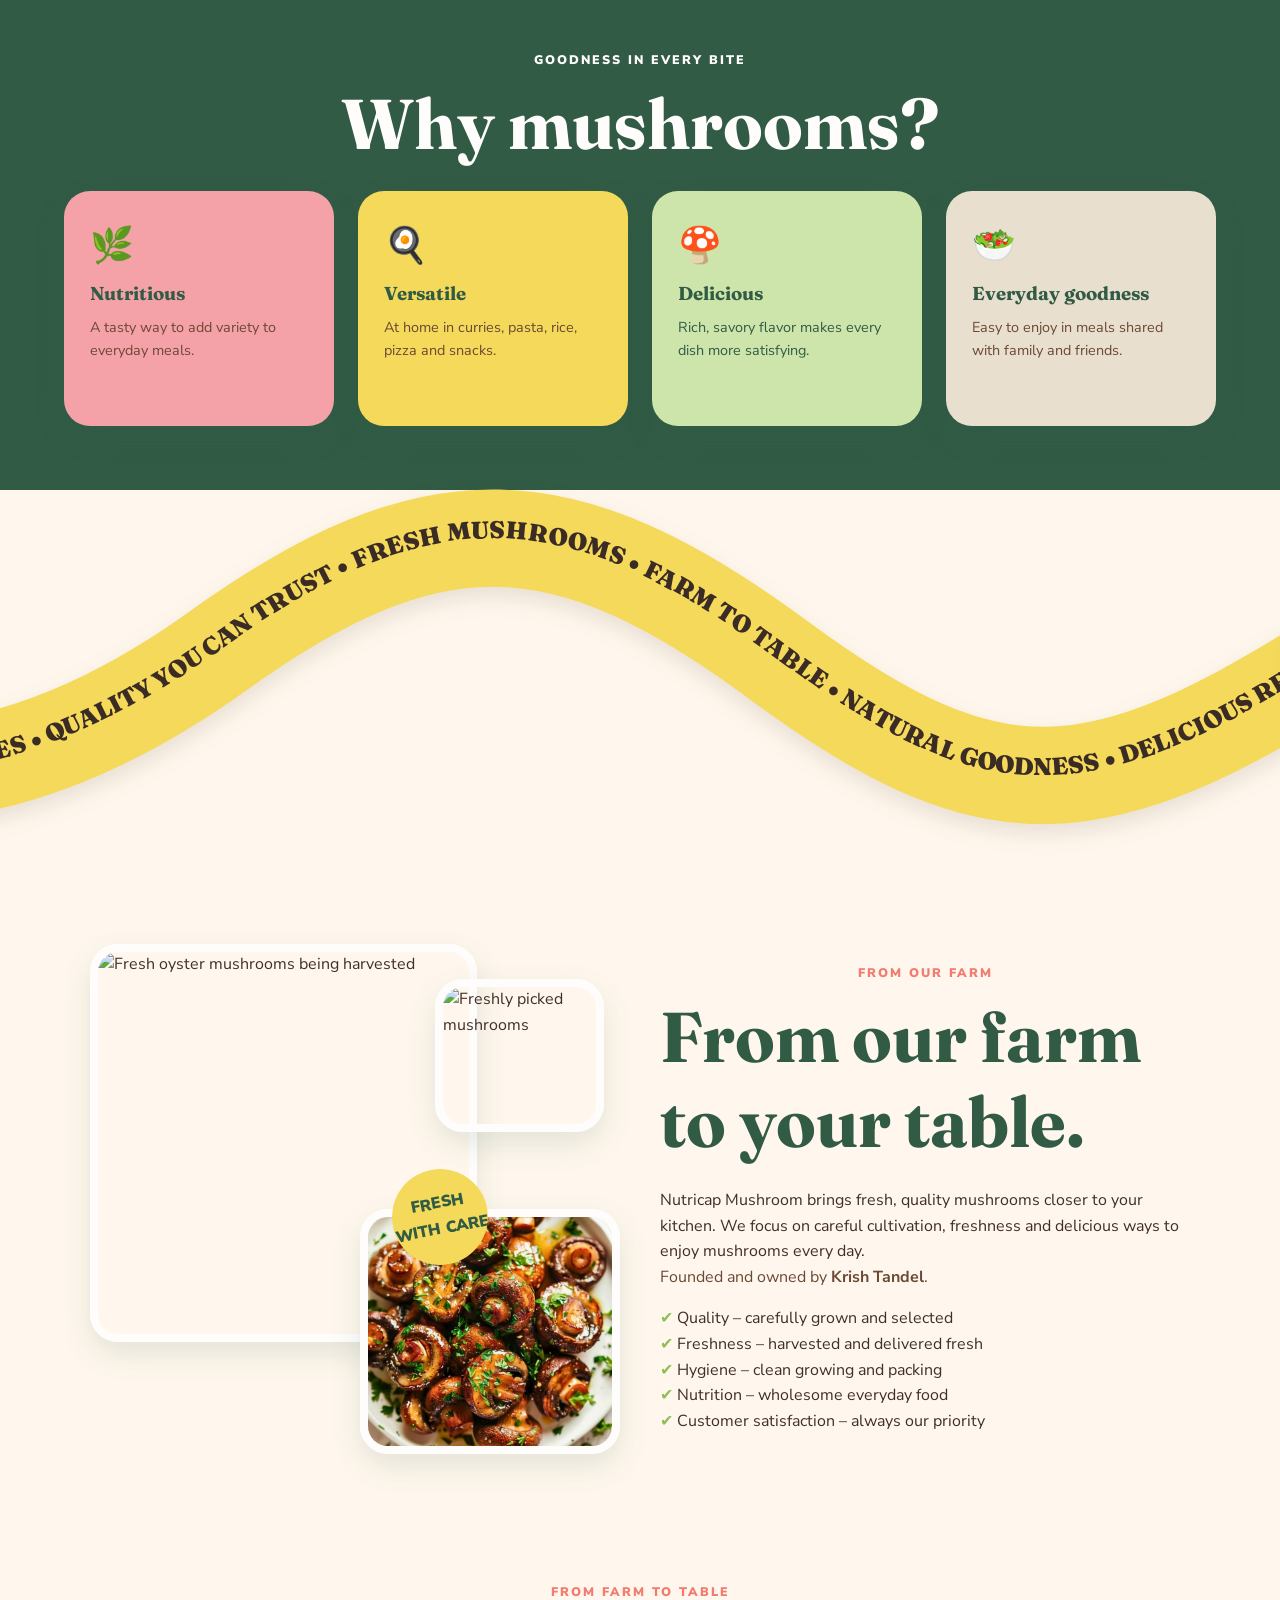
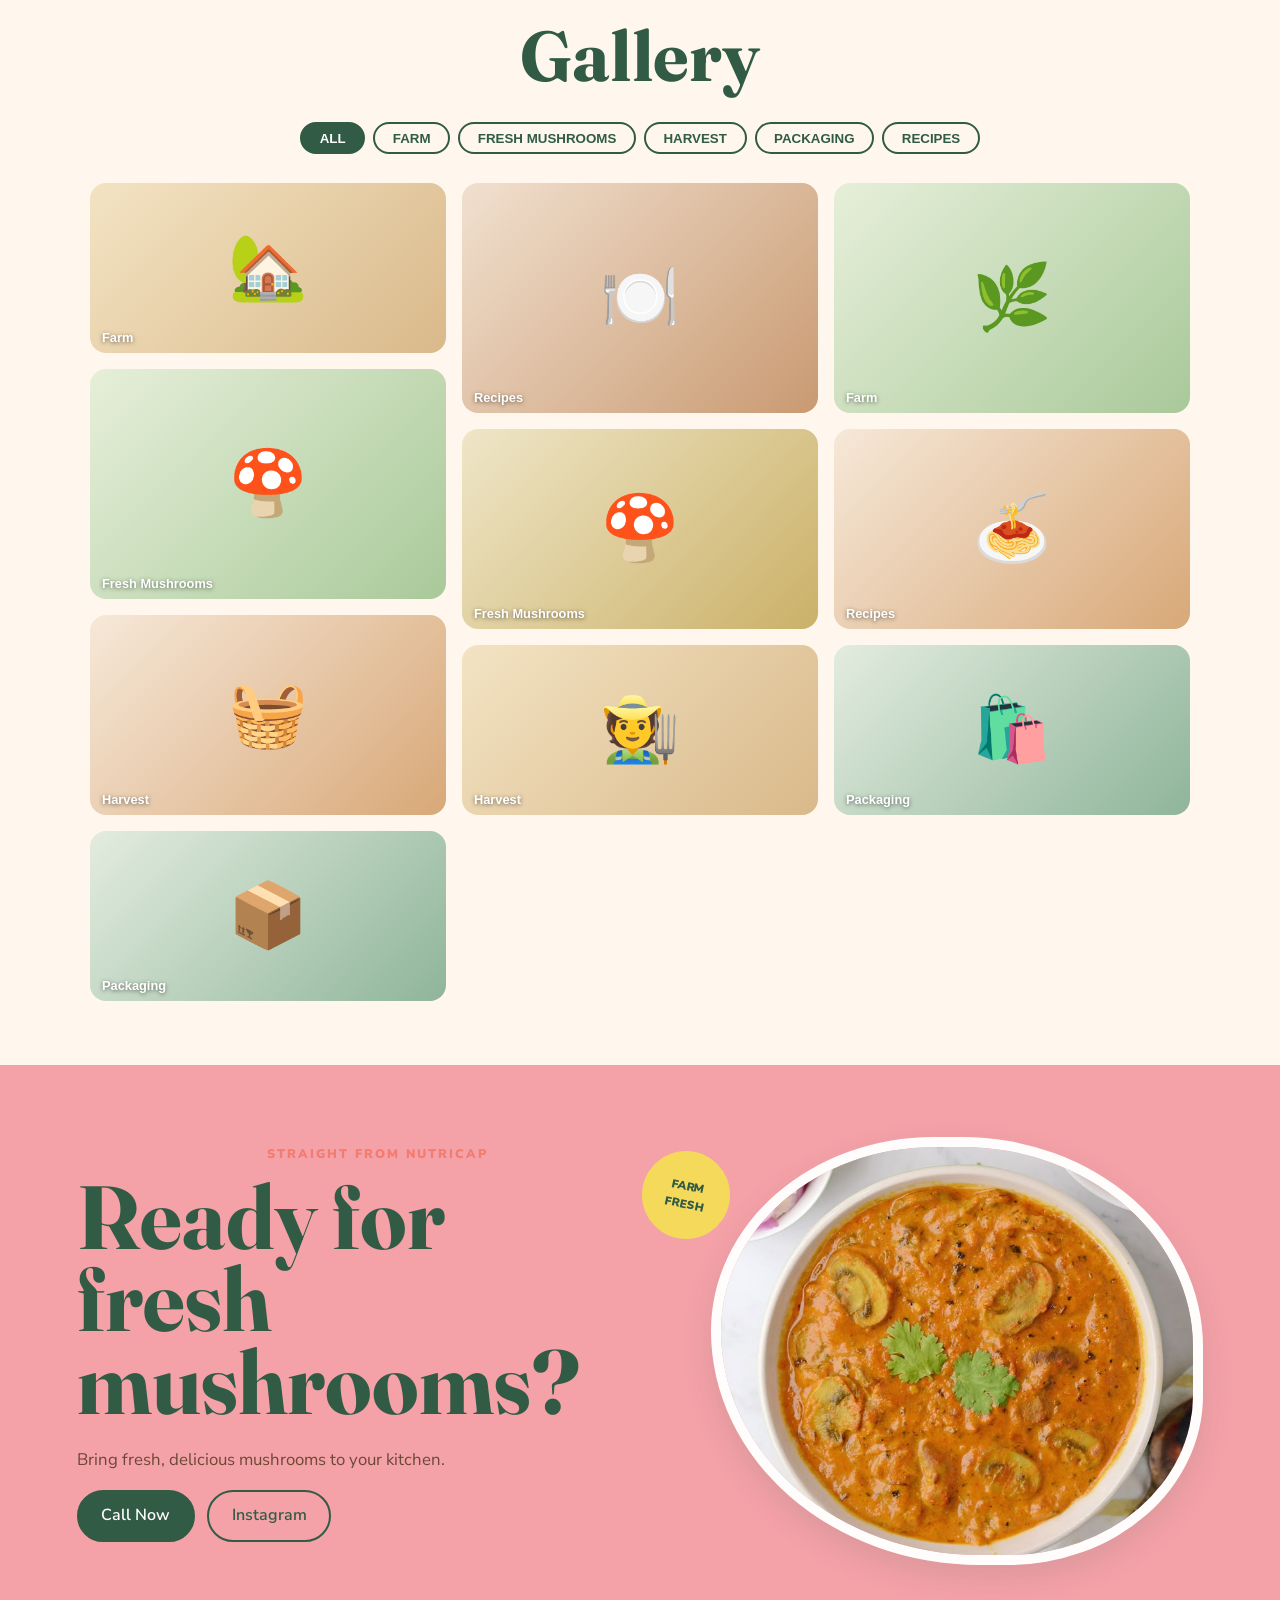
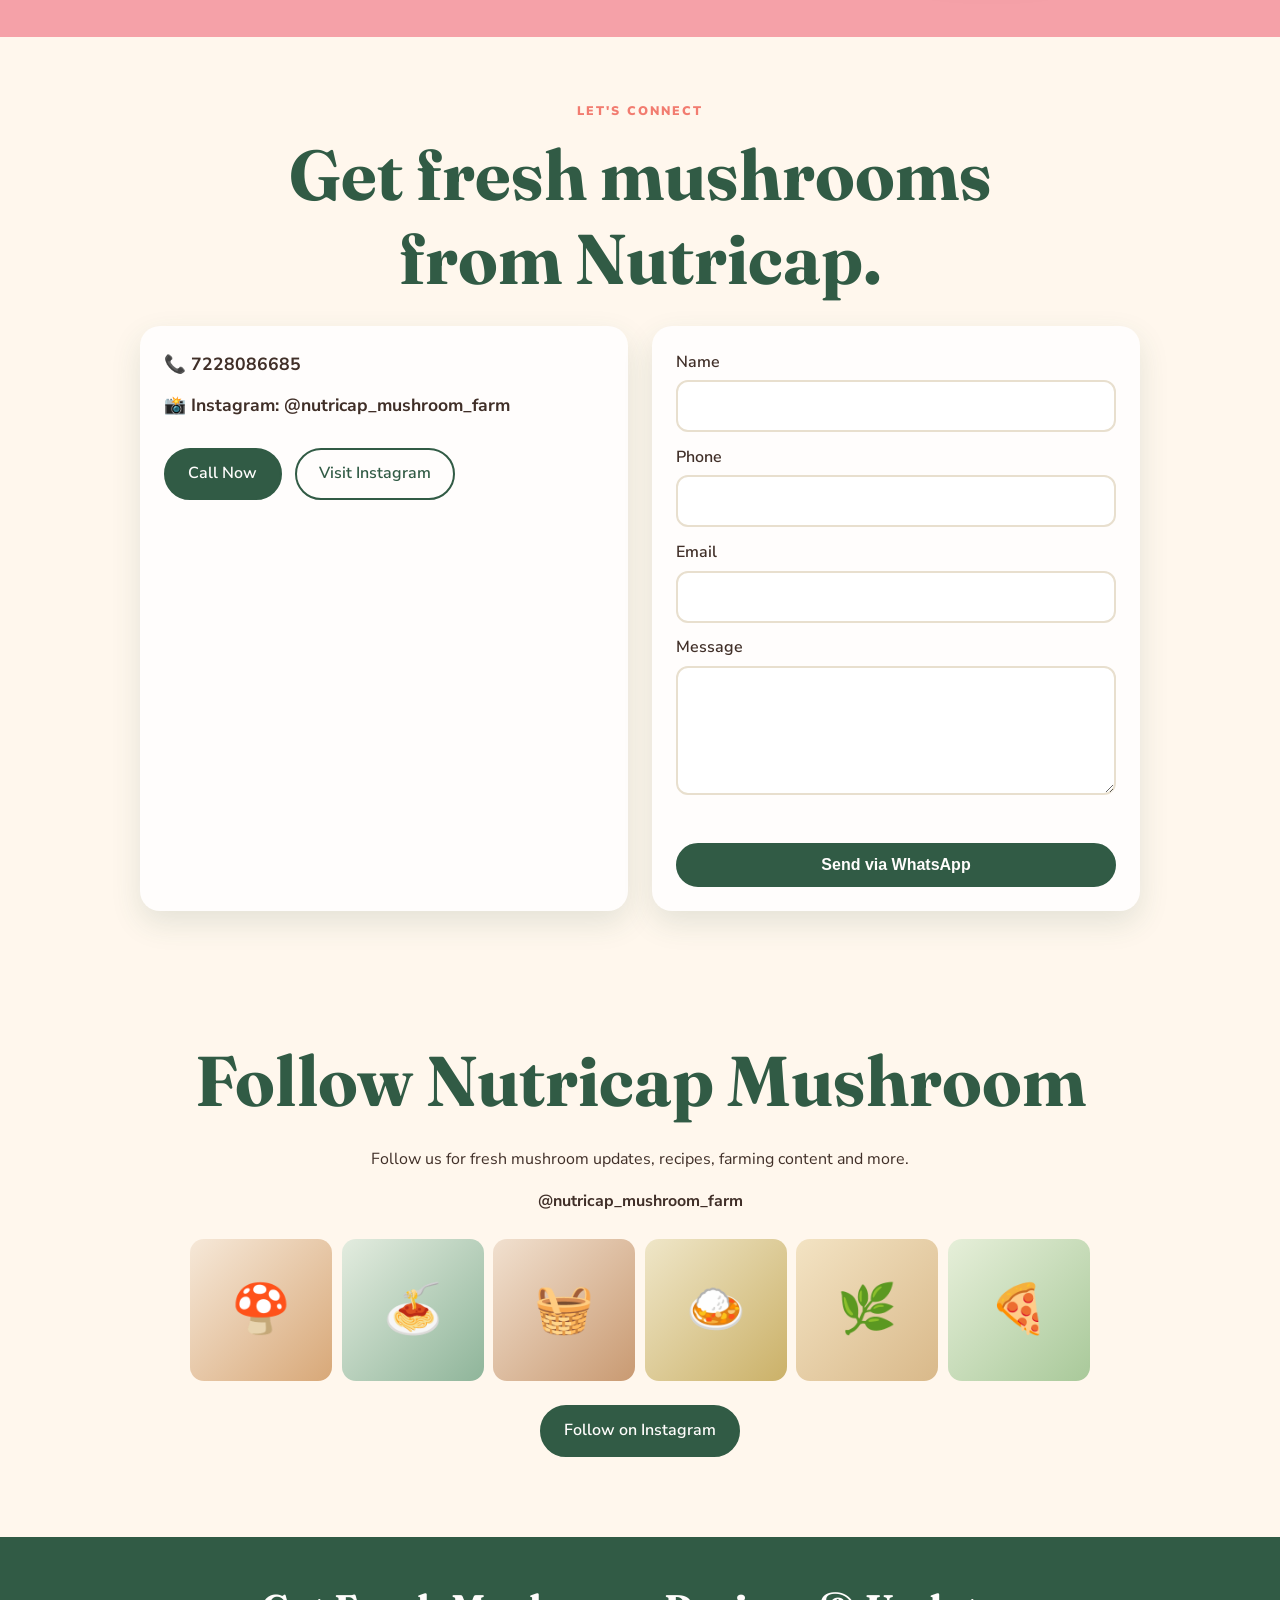
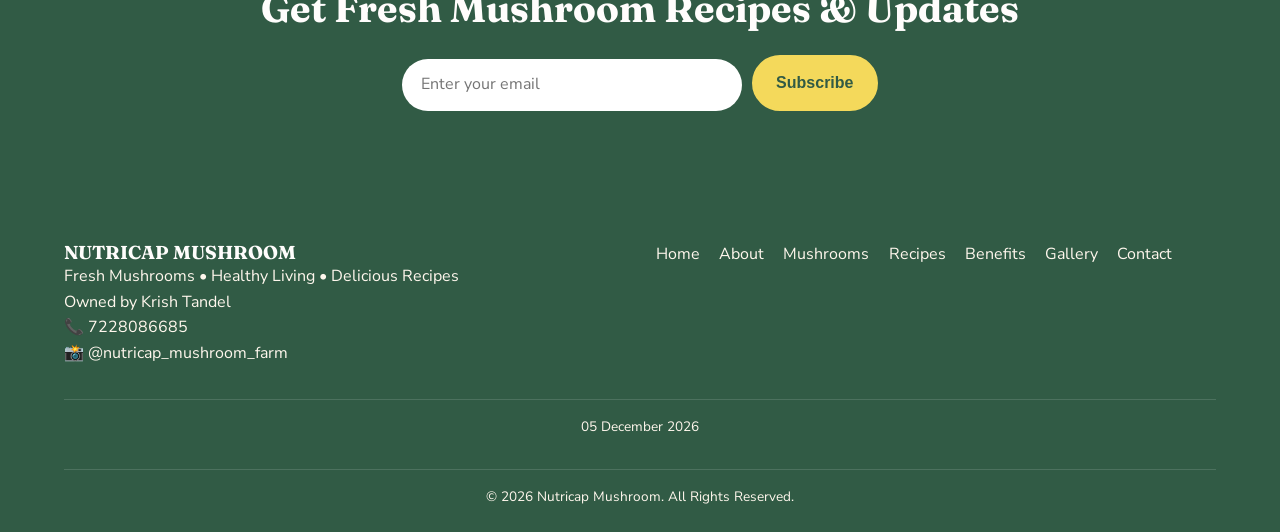
==== commit 789447a7: "Use exact oyster mushroom hero photo" ====
--- a/index.html
+++ b/index.html
@@ -35,7 +35,7 @@
     <p class="trust">Healthy <span>•</span> Natural <span>•</span> Delicious</p>
   </div>
   <div class="hero-visual reveal">
-    <img class="hero-img" src="https://images.unsplash.com/photo-1542838132-92c53300491e?auto=format&amp;fit=crop&amp;w=1100&amp;q=85" alt="Fresh oyster mushrooms ready for the kitchen">
+    <img class="hero-img" src="assets/oyster-mushrooms-hero.jpeg" alt="Fresh oyster mushrooms ready for the kitchen">
     <img class="hero-overlap hero-overlap-top" src="assets/recipes/05-creamy-pasta.jpeg" alt="Creamy mushroom pasta">
     <img class="hero-overlap hero-overlap-bottom" src="assets/recipes/04-matar-masala.jpeg" alt="Mushroom matar masala">
     <span class="hero-badge">100%<small>Farm fresh</small></span>
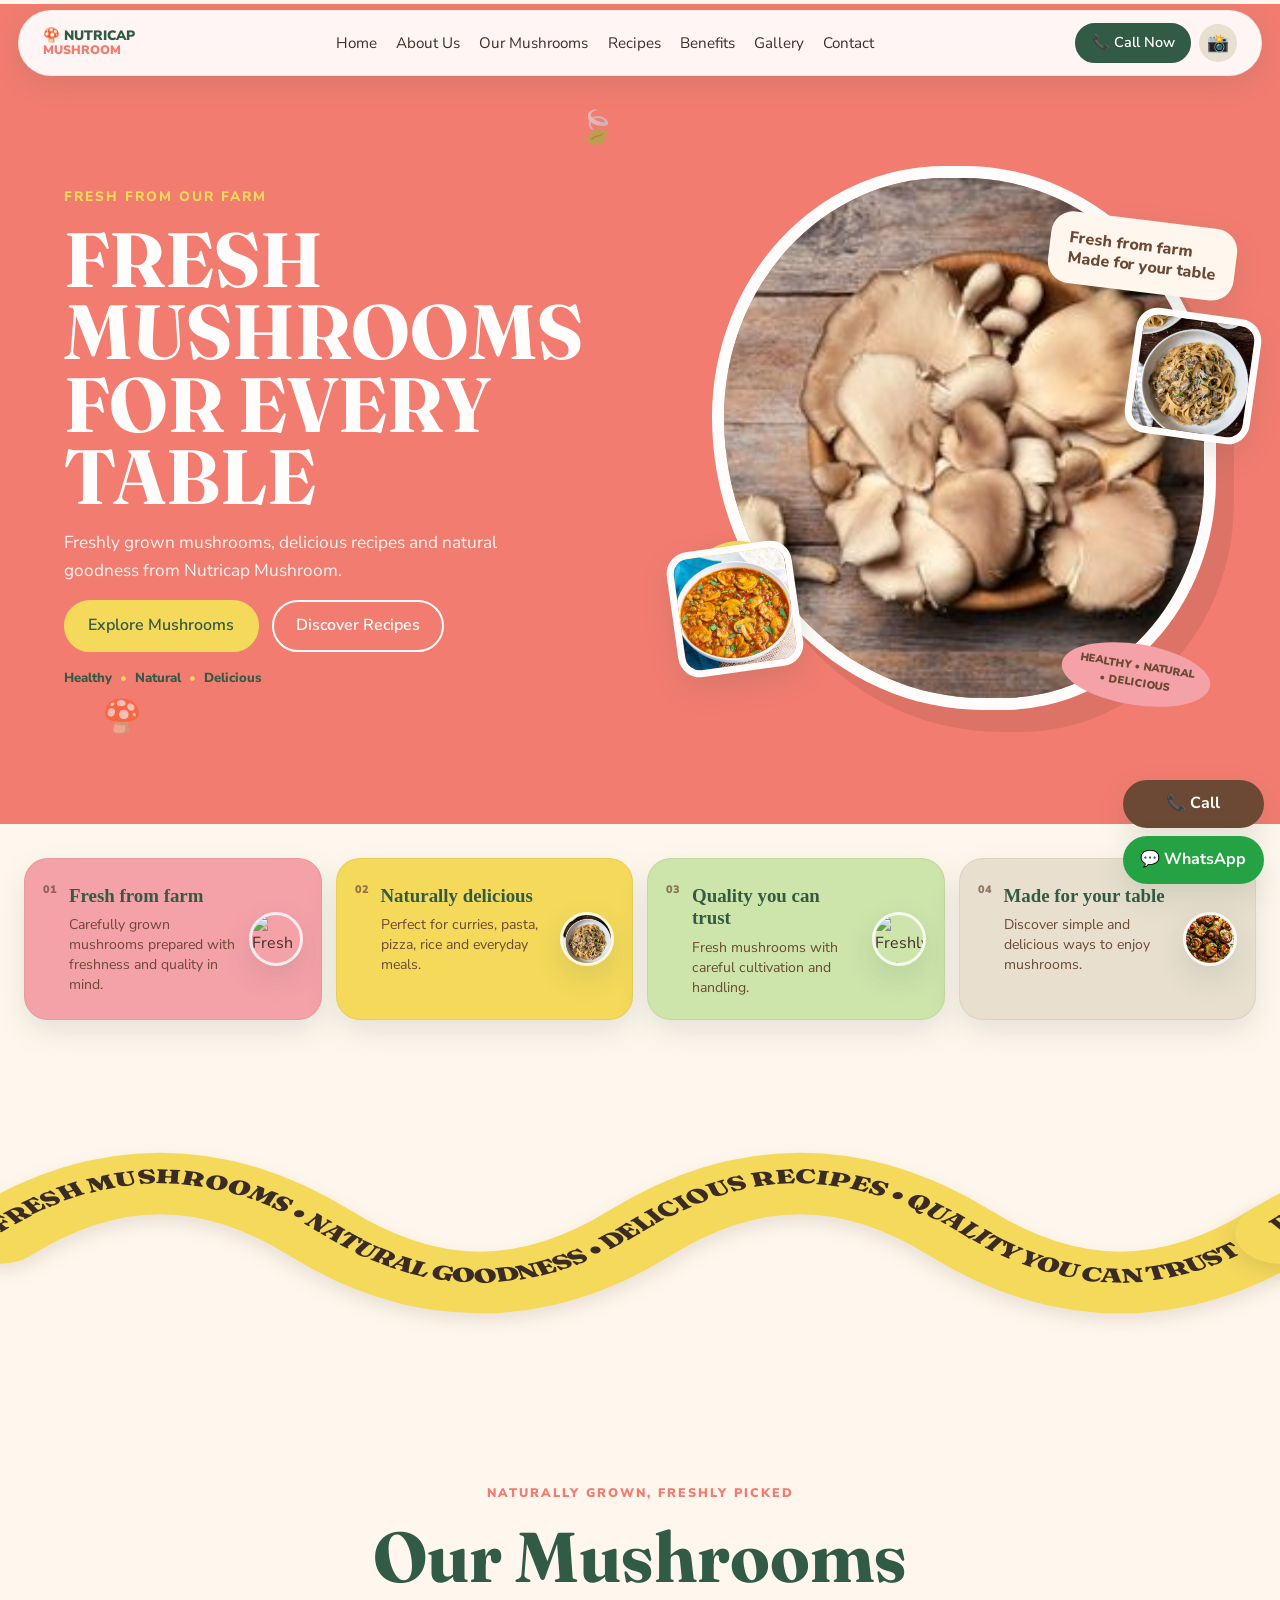
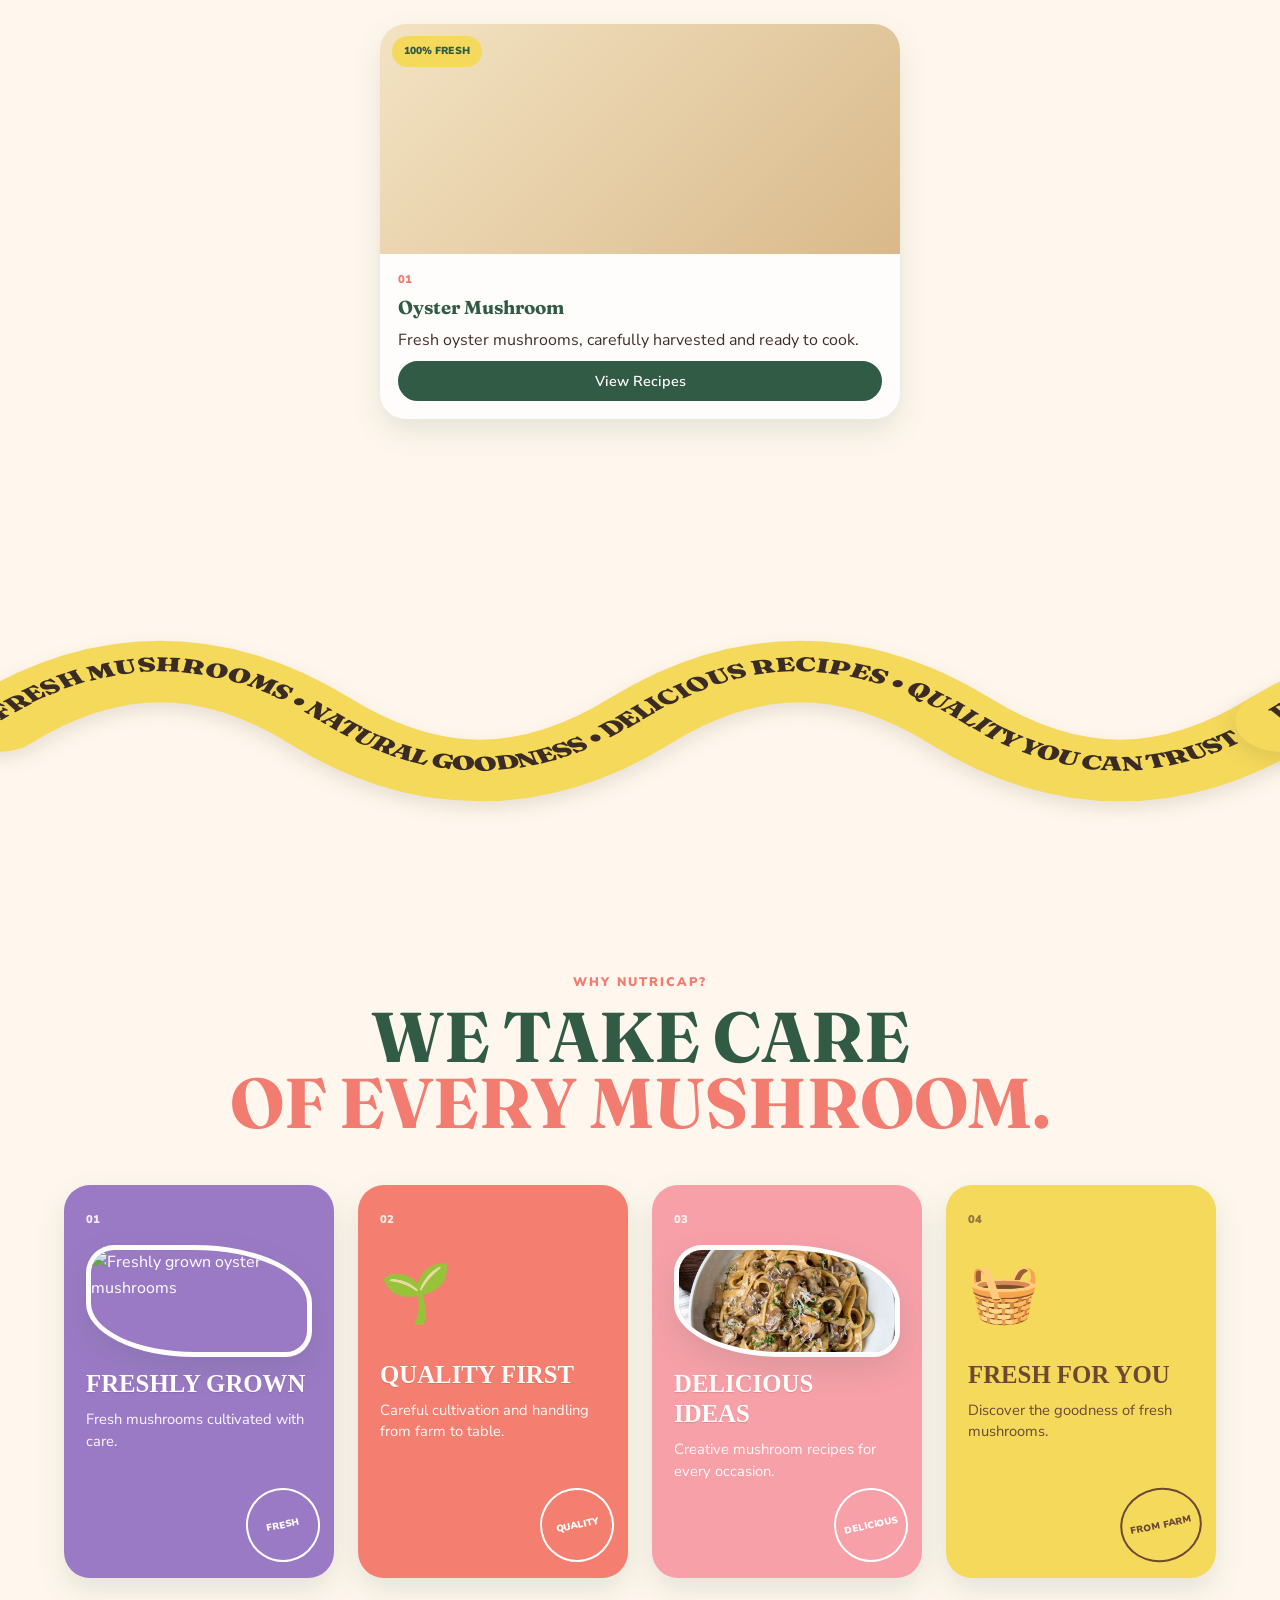
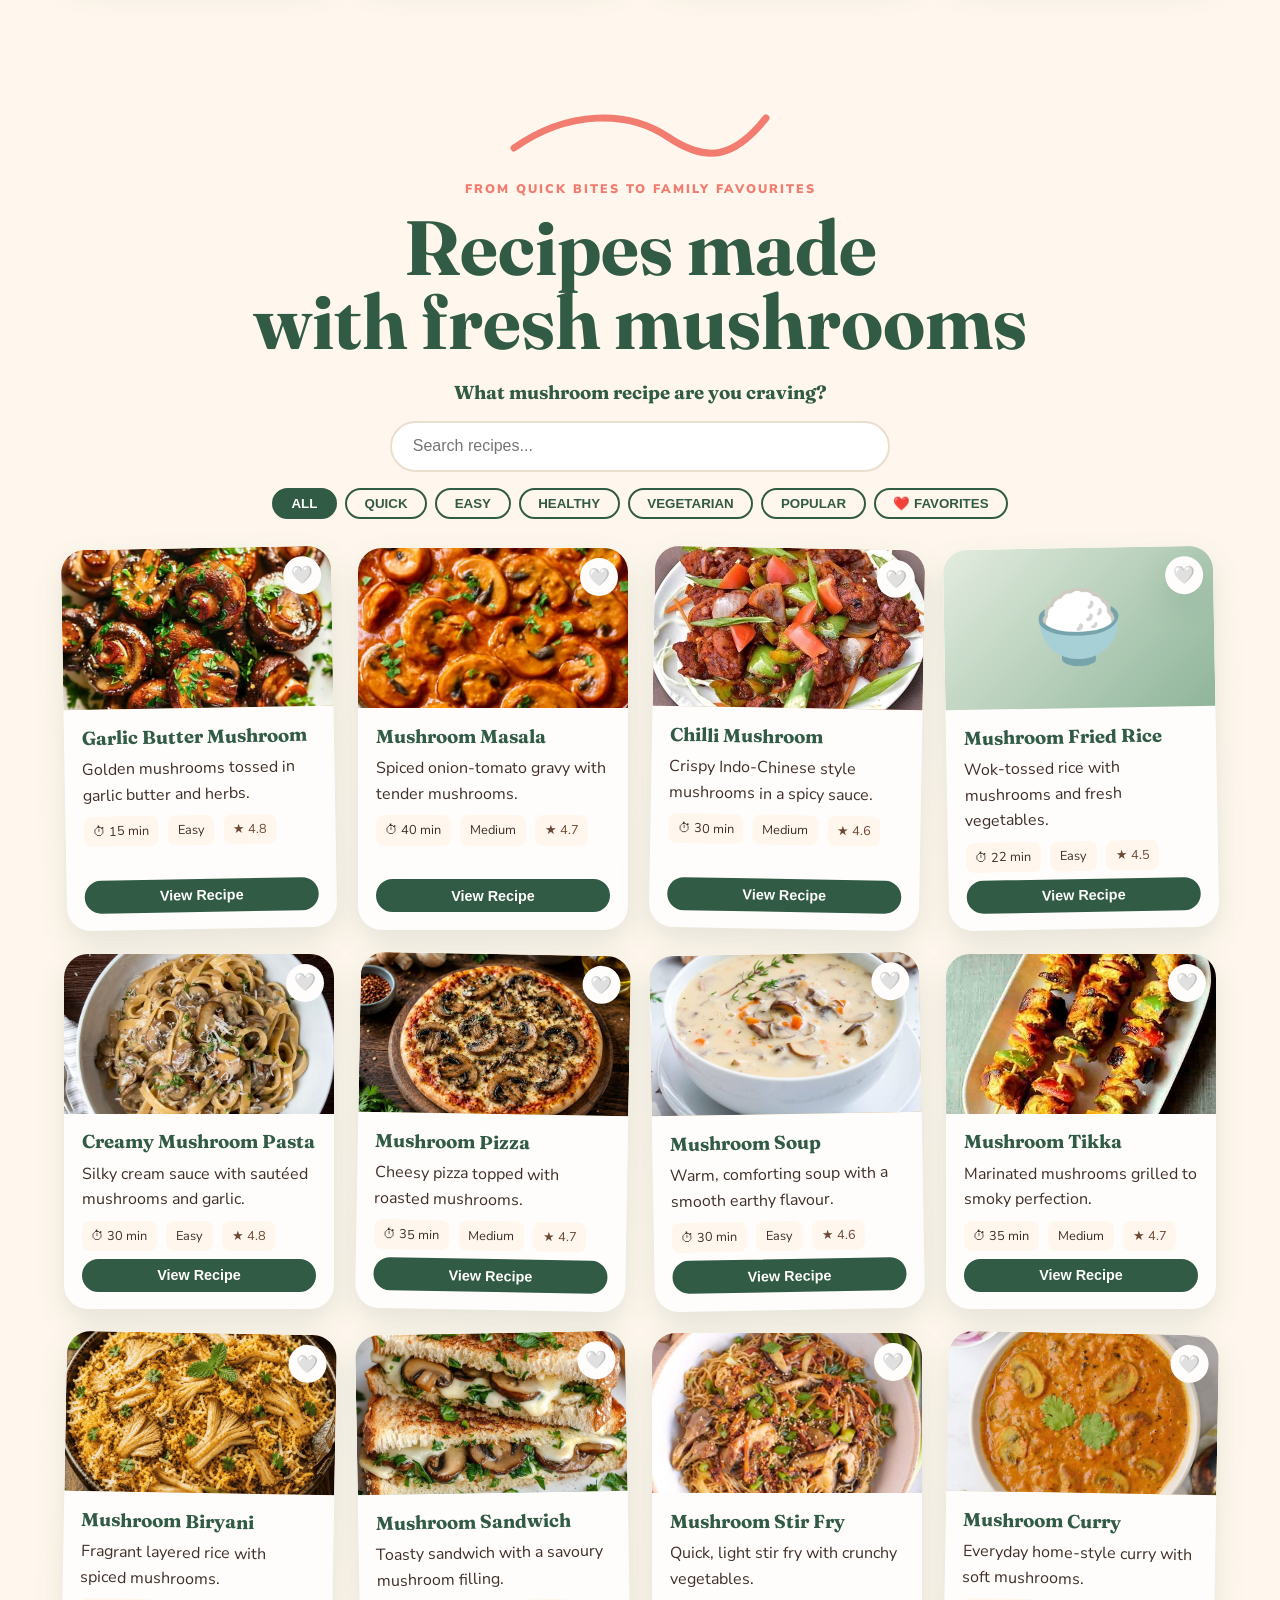
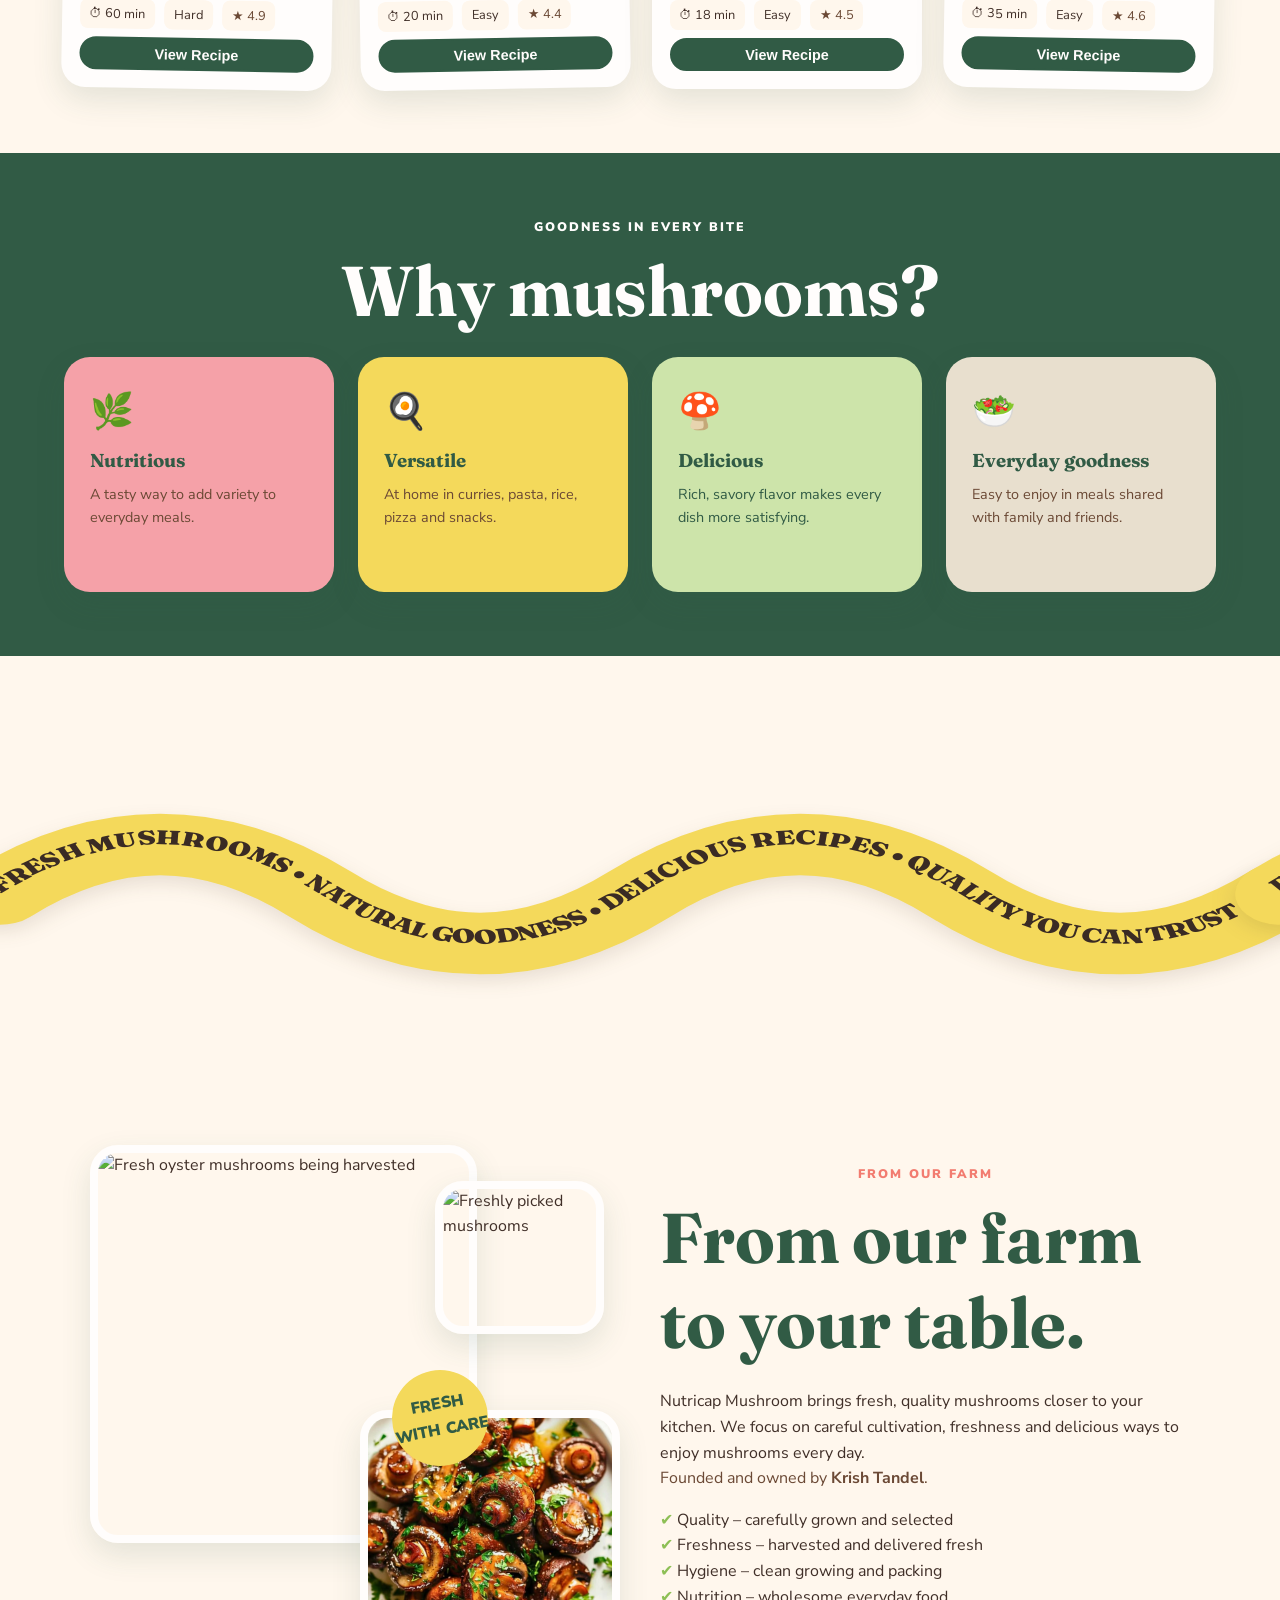
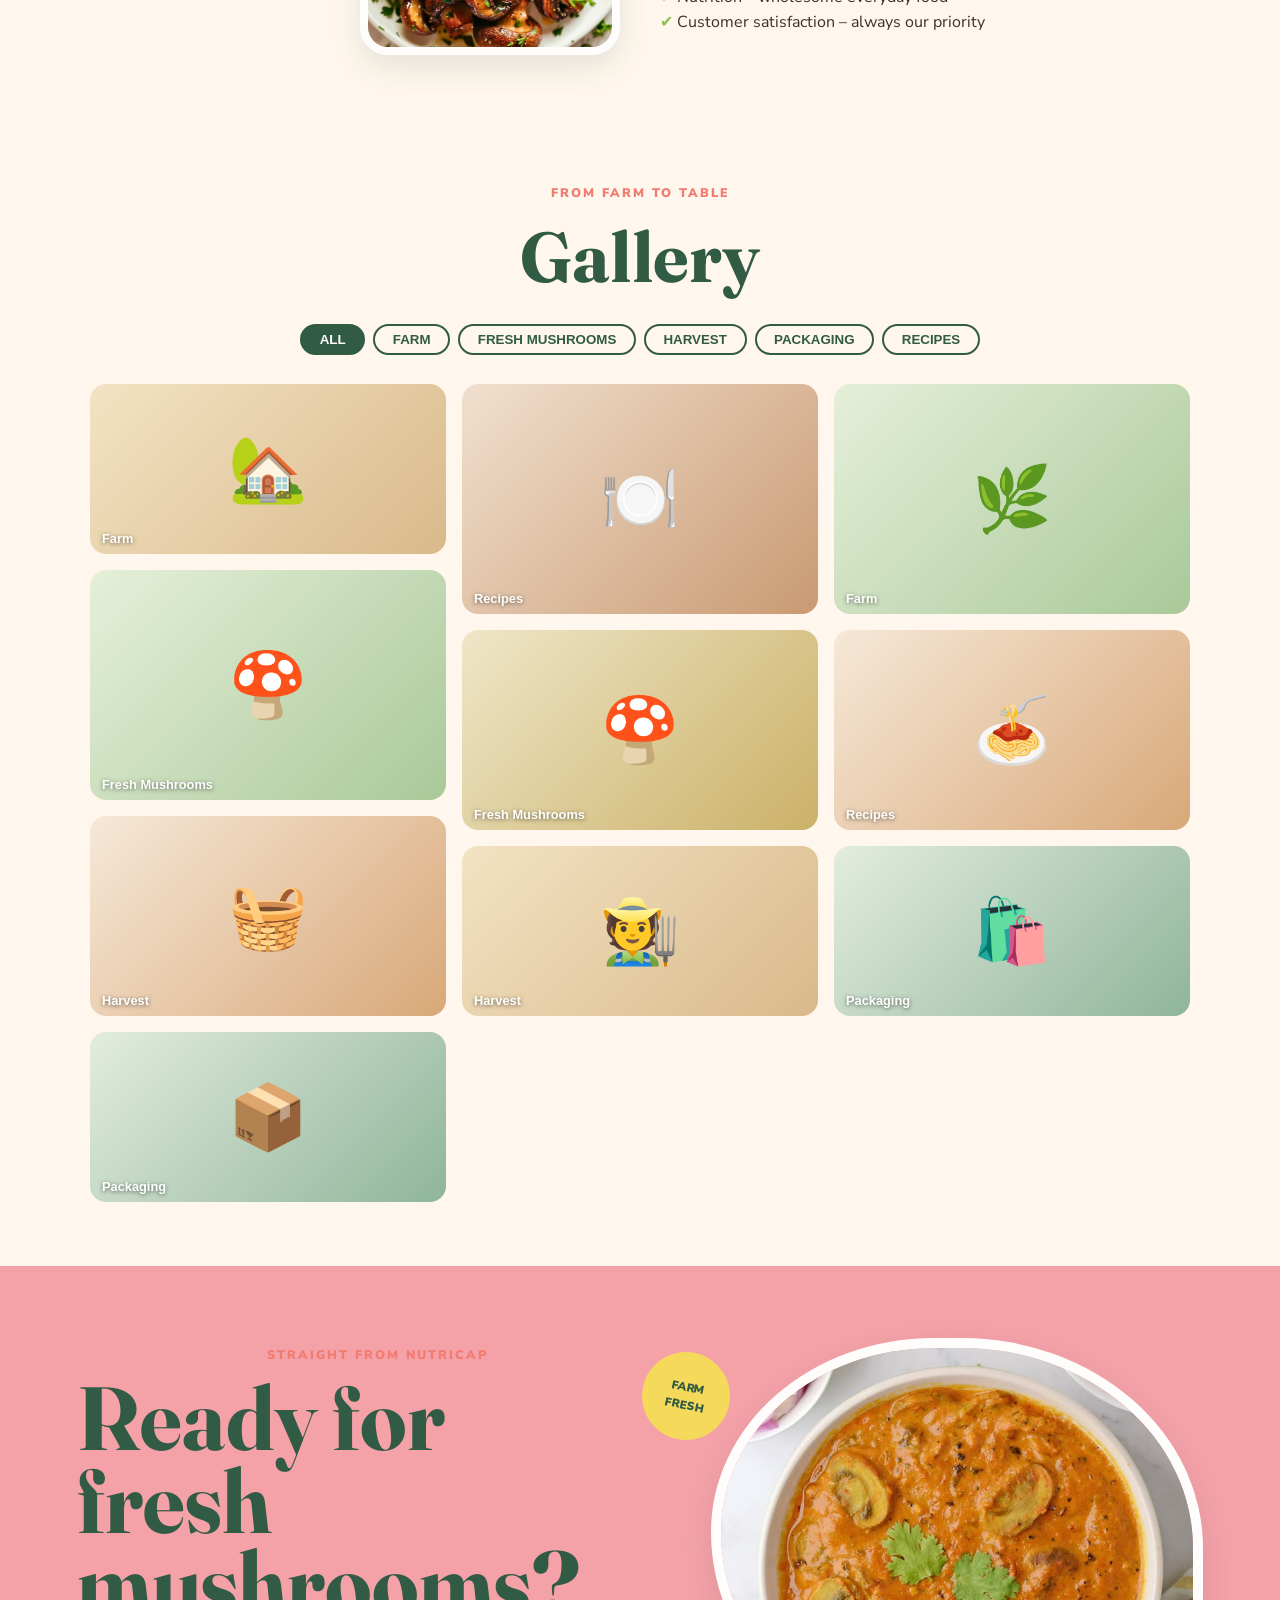
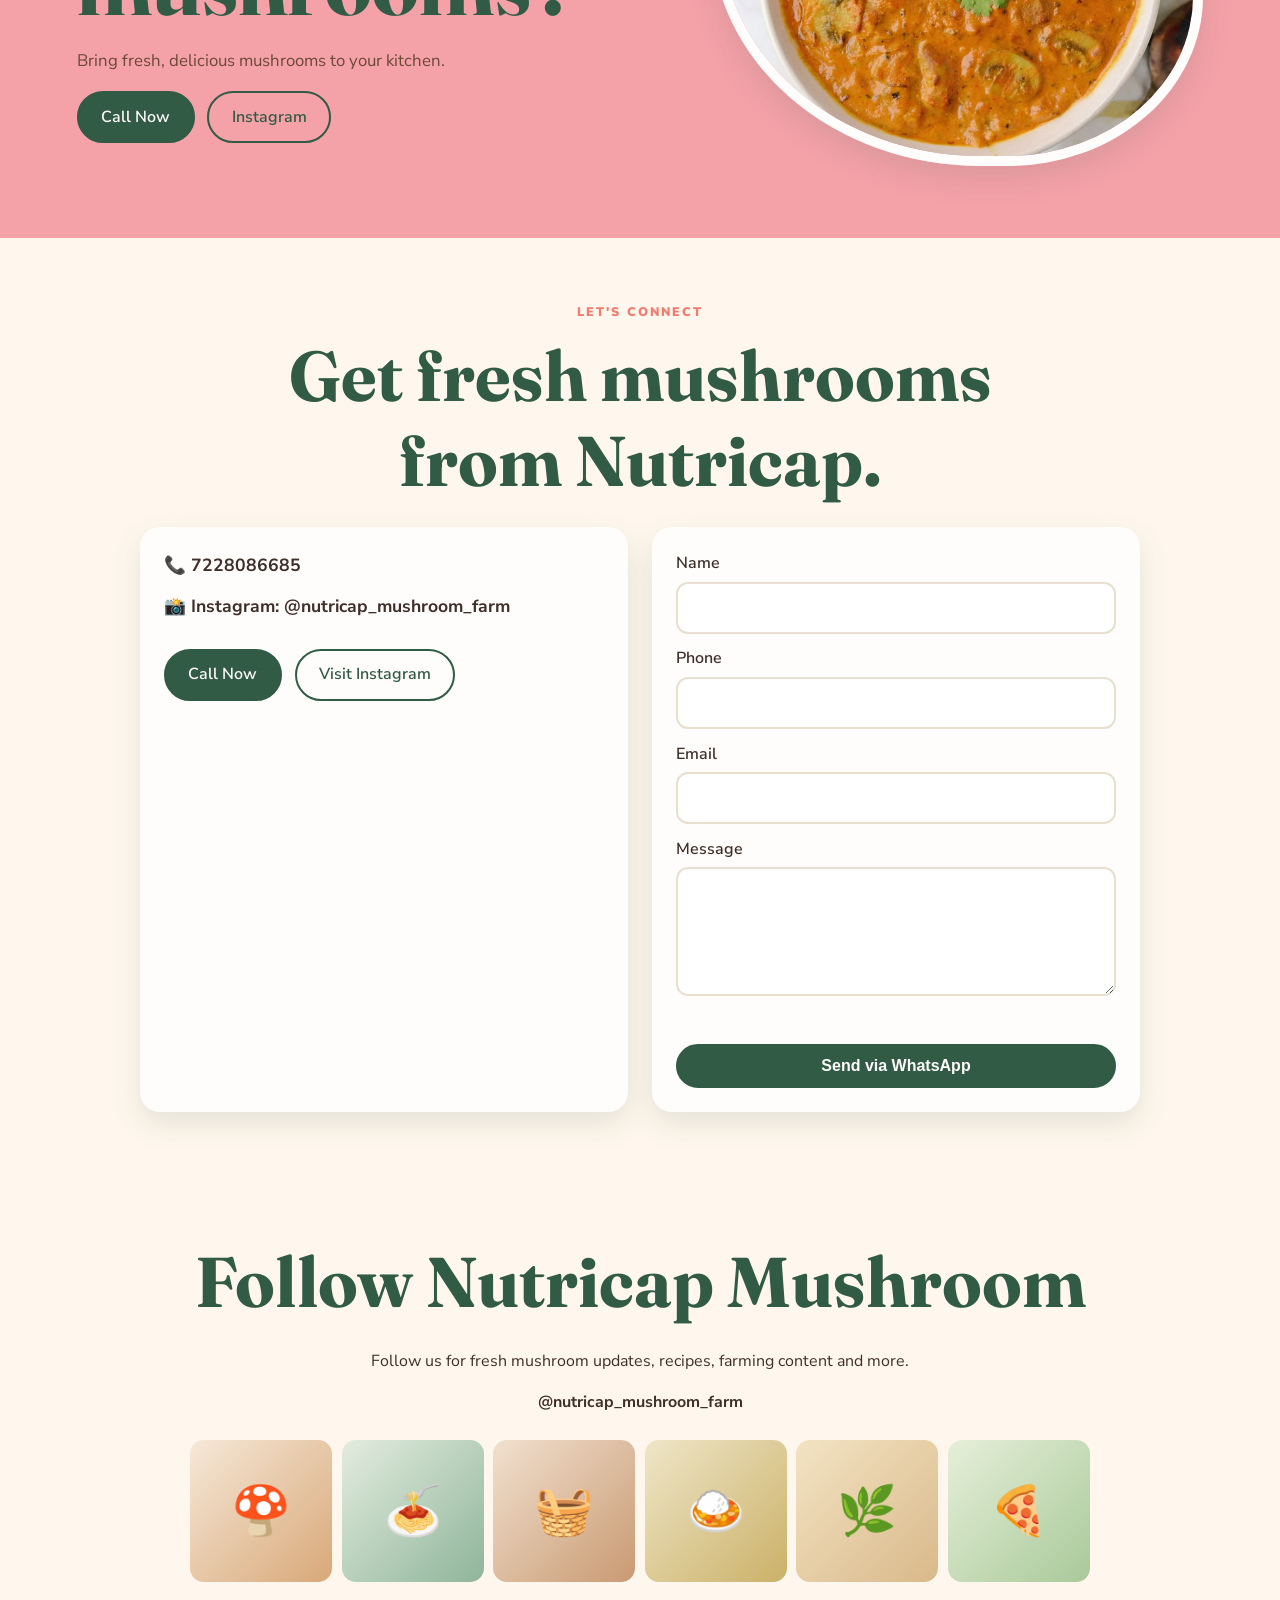
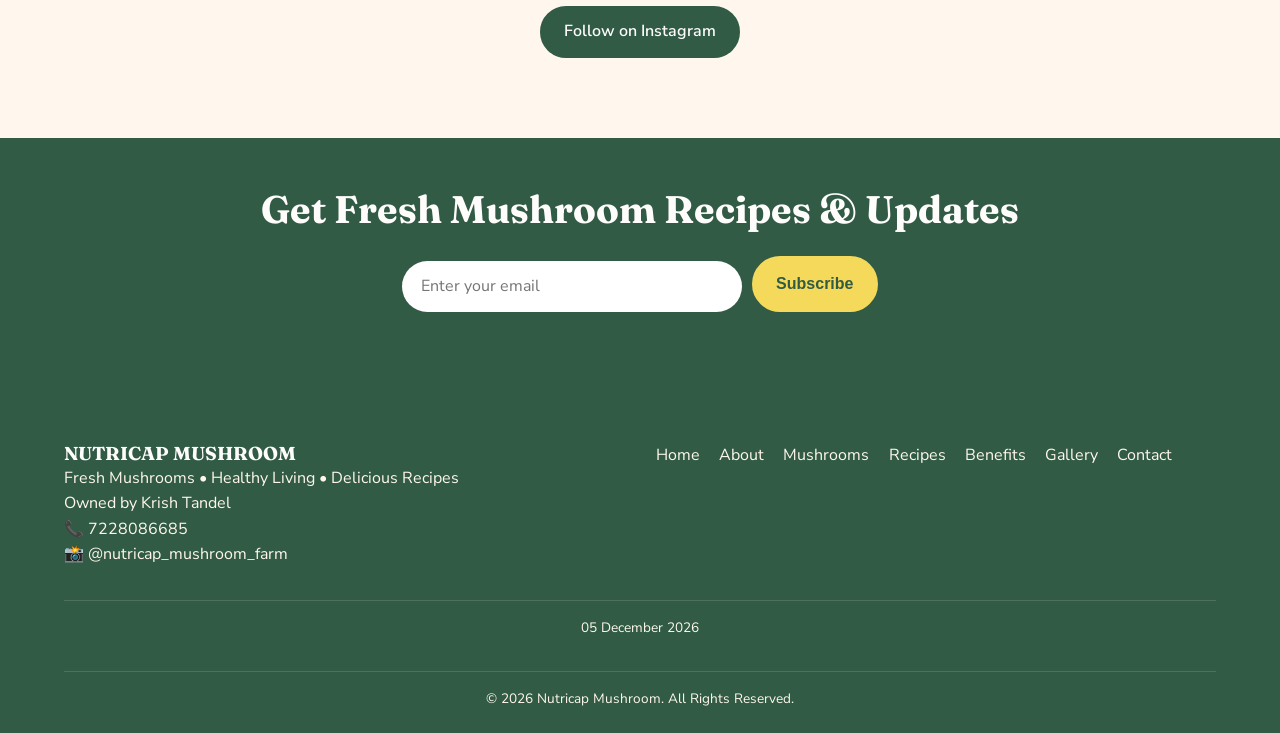
==== commit 0e50ade1: "Add three seamless ribbon rows" ====
--- a/index.html
+++ b/index.html
@@ -51,17 +51,17 @@
   <article class="feature-note note-beige"><span class="feature-number">04</span><div><h2>Made for your table</h2><p>Discover simple and delicious ways to enjoy mushrooms.</p></div><img class="feature-photo" src="assets/recipes/01-garlic-butter.jpeg" alt="Garlic butter mushrooms" loading="lazy"></article>
 </section>
 
-<div class="ribbon-band ribbon-band-one" aria-hidden="true">
-  <svg class="mushroom-ribbon" viewBox="0 0 2200 420" preserveAspectRatio="none" focusable="false">
-    <defs>
-      <path id="ribbonPathOne" d="M -200 200 C 20 35, 240 25, 420 200 S 840 350, 1060 190 S 1430 20, 1680 205 S 2010 365, 2280 200"/>
-      <g id="ribbonArtworkOne"><use href="#ribbonPathOne" class="ribbon-track"/><text class="ribbon-print"><textPath href="#ribbonPathOne">FRESH MUSHROOMS • FARM TO TABLE • NATURAL GOODNESS • DELICIOUS RECIPES • QUALITY YOU CAN TRUST • FRESH MUSHROOMS • FARM TO TABLE • NATURAL GOODNESS • DELICIOUS RECIPES • QUALITY YOU CAN TRUST •</textPath></text></g>
-    </defs>
-    <g class="ribbon-flow">
-      <use href="#ribbonArtworkOne"/><use href="#ribbonArtworkOne" x="2480"/>
-      <animateTransform attributeName="transform" type="translate" from="0 0" to="-2480 0" dur="18s" calcMode="linear" repeatCount="indefinite"/>
-    </g>
-  </svg>
+<div class="ribbon-section ribbon-section-1" aria-hidden="true">
+  <div class="ribbon-track">
+    <svg class="ribbon-svg" viewBox="0 0 1200 300" preserveAspectRatio="none" focusable="false">
+      <path id="ribbonPath1a" class="ribbon-curve" d="M 0 150 C 100 60, 200 60, 300 150 S 500 240, 600 150 S 800 60, 900 150 S 1100 240, 1200 150"/>
+      <text class="ribbon-print" textLength="1320" lengthAdjust="spacing"><textPath href="#ribbonPath1a">FRESH MUSHROOMS • NATURAL GOODNESS • DELICIOUS RECIPES • QUALITY YOU CAN TRUST •</textPath></text>
+    </svg>
+    <svg class="ribbon-svg" viewBox="0 0 1200 300" preserveAspectRatio="none" focusable="false">
+      <path id="ribbonPath1b" class="ribbon-curve" d="M 0 150 C 100 60, 200 60, 300 150 S 500 240, 600 150 S 800 60, 900 150 S 1100 240, 1200 150"/>
+      <text class="ribbon-print" textLength="1320" lengthAdjust="spacing"><textPath href="#ribbonPath1b">FRESH MUSHROOMS • NATURAL GOODNESS • DELICIOUS RECIPES • QUALITY YOU CAN TRUST •</textPath></text>
+    </svg>
+  </div>
 </div>
 
 <section id="mushrooms" class="sec">
@@ -72,17 +72,17 @@
   </div>
 </section>
 
-<div class="ribbon-band ribbon-band-two" aria-hidden="true">
-  <svg class="mushroom-ribbon" viewBox="0 0 2200 360" preserveAspectRatio="none" focusable="false">
-    <defs>
-      <path id="ribbonPathTwo" d="M -200 180 C 20 300, 220 25, 430 125 S 830 320, 1060 145 S 1450 25, 1660 180 S 2010 40, 2280 180"/>
-      <g id="ribbonArtworkTwo"><use href="#ribbonPathTwo" class="ribbon-track"/><text class="ribbon-print"><textPath href="#ribbonPathTwo">FRESH MUSHROOMS • HEALTHY LIVING • DELICIOUS RECIPES • NUTRICAP MUSHROOM • FRESH MUSHROOMS • HEALTHY LIVING • DELICIOUS RECIPES • NUTRICAP MUSHROOM •</textPath></text></g>
-    </defs>
-    <g class="ribbon-flow">
-      <use href="#ribbonArtworkTwo"/><use href="#ribbonArtworkTwo" x="2480"/>
-      <animateTransform attributeName="transform" type="translate" from="0 0" to="-2480 0" dur="20s" calcMode="linear" repeatCount="indefinite"/>
-    </g>
-  </svg>
+<div class="ribbon-section ribbon-section-2" aria-hidden="true">
+  <div class="ribbon-track">
+    <svg class="ribbon-svg" viewBox="0 0 1200 300" preserveAspectRatio="none" focusable="false">
+      <path id="ribbonPath2a" class="ribbon-curve" d="M 0 150 C 100 60, 200 60, 300 150 S 500 240, 600 150 S 800 60, 900 150 S 1100 240, 1200 150"/>
+      <text class="ribbon-print" textLength="1320" lengthAdjust="spacing"><textPath href="#ribbonPath2a">FRESH MUSHROOMS • NATURAL GOODNESS • DELICIOUS RECIPES • QUALITY YOU CAN TRUST •</textPath></text>
+    </svg>
+    <svg class="ribbon-svg" viewBox="0 0 1200 300" preserveAspectRatio="none" focusable="false">
+      <path id="ribbonPath2b" class="ribbon-curve" d="M 0 150 C 100 60, 200 60, 300 150 S 500 240, 600 150 S 800 60, 900 150 S 1100 240, 1200 150"/>
+      <text class="ribbon-print" textLength="1320" lengthAdjust="spacing"><textPath href="#ribbonPath2b">FRESH MUSHROOMS • NATURAL GOODNESS • DELICIOUS RECIPES • QUALITY YOU CAN TRUST •</textPath></text>
+    </svg>
+  </div>
 </div>
 
 <section id="care" class="sec care-section">
@@ -118,17 +118,17 @@
   </div>
 </section>
 
-<div class="ribbon-band ribbon-band-three" aria-hidden="true">
-  <svg class="mushroom-ribbon" viewBox="0 0 2300 430" preserveAspectRatio="none" focusable="false">
-    <defs>
-      <path id="ribbonPathThree" d="M -200 190 C 30 25, 260 25, 440 195 S 850 350, 1080 185 S 1450 25, 1680 195 S 2020 355, 2280 190"/>
-      <g id="ribbonArtworkThree"><use href="#ribbonPathThree" class="ribbon-track"/><text class="ribbon-print"><textPath href="#ribbonPathThree">FRESH MUSHROOMS • FARM TO TABLE • NATURAL GOODNESS • DELICIOUS RECIPES • QUALITY YOU CAN TRUST • FRESH MUSHROOMS • FARM TO TABLE • NATURAL GOODNESS • DELICIOUS RECIPES • QUALITY YOU CAN TRUST •</textPath></text></g>
-    </defs>
-    <g class="ribbon-flow">
-      <use href="#ribbonArtworkThree"/><use href="#ribbonArtworkThree" x="2480"/>
-      <animateTransform attributeName="transform" type="translate" from="0 0" to="-2480 0" dur="22s" calcMode="linear" repeatCount="indefinite"/>
-    </g>
-  </svg>
+<div class="ribbon-section ribbon-section-3" aria-hidden="true">
+  <div class="ribbon-track">
+    <svg class="ribbon-svg" viewBox="0 0 1200 300" preserveAspectRatio="none" focusable="false">
+      <path id="ribbonPath3a" class="ribbon-curve" d="M 0 150 C 100 60, 200 60, 300 150 S 500 240, 600 150 S 800 60, 900 150 S 1100 240, 1200 150"/>
+      <text class="ribbon-print" textLength="1320" lengthAdjust="spacing"><textPath href="#ribbonPath3a">FRESH MUSHROOMS • NATURAL GOODNESS • DELICIOUS RECIPES • QUALITY YOU CAN TRUST •</textPath></text>
+    </svg>
+    <svg class="ribbon-svg" viewBox="0 0 1200 300" preserveAspectRatio="none" focusable="false">
+      <path id="ribbonPath3b" class="ribbon-curve" d="M 0 150 C 100 60, 200 60, 300 150 S 500 240, 600 150 S 800 60, 900 150 S 1100 240, 1200 150"/>
+      <text class="ribbon-print" textLength="1320" lengthAdjust="spacing"><textPath href="#ribbonPath3b">FRESH MUSHROOMS • NATURAL GOODNESS • DELICIOUS RECIPES • QUALITY YOU CAN TRUST •</textPath></text>
+    </svg>
+  </div>
 </div>
 
 <section id="about" class="sec alt">
--- a/Style.CSS
+++ b/Style.CSS
@@ -66,14 +66,16 @@
 .float{position:absolute;font-size:2rem;opacity:.5;animation:fl 6s ease-in-out infinite}
 .f1{top:12%;left:45%}.f2{bottom:10%;left:8%;animation-delay:1s}.f3{top:65%;right:6%;animation-delay:2s}
 @keyframes fl{50%{transform:translateY(-18px) rotate(12deg)}}
-.ribbon-band{position:relative;z-index:8;width:120%;left:-10%;overflow:hidden;clip-path:inset(0 0 round 0);contain:paint;pointer-events:none}
-.ribbon-band-one{margin:-55px 0 -88px}
-.ribbon-band-two{margin:0 0 -44px;z-index:6}
-.ribbon-band-three{margin:-12px 0 0;z-index:4}
-.mushroom-ribbon{display:block;width:140%;height:auto;margin-left:-15%;overflow:visible}
-.ribbon-flow{will-change:transform}
-.ribbon-track{fill:none;stroke:#f4d95b;stroke-width:104;stroke-linecap:round;stroke-linejoin:round;filter:drop-shadow(0 10px 12px rgba(65,46,26,.12))}
-.ribbon-print{fill:#3a2b24;font-family:"Fraunces",Georgia,serif;font-size:26px;font-weight:900;letter-spacing:0}
+.ribbon-section{position:relative;z-index:8;width:100%;overflow:hidden;contain:paint;pointer-events:none;line-height:0;margin:clamp(2rem,6vw,5rem) 0}
+.ribbon-section-1{margin-top:clamp(3rem,8vw,7rem)}
+.ribbon-section-2{margin-top:clamp(4rem,10vw,9rem)}
+.ribbon-section-3{margin-top:clamp(4rem,10vw,9rem)}
+.ribbon-track{display:flex;width:200%;animation:ribbonFlow 18s linear infinite;will-change:transform}
+.ribbon-svg{display:block;flex:0 0 50%;width:50%;height:clamp(110px,20vw,220px);overflow:visible}
+.ribbon-curve{fill:none;stroke:#F4D95B;stroke-width:84;stroke-linecap:round;stroke-linejoin:round;filter:drop-shadow(0 10px 12px rgba(65,46,26,.12))}
+.ribbon-print{fill:#3a2b24;font-family:"Fraunces",Georgia,serif;font-size:27px;font-weight:900;letter-spacing:.04em}
+
+@keyframes ribbonFlow{from{transform:translateX(0)}to{transform:translateX(-50%)}}
 #mushrooms h2{position:relative;z-index:9}
 .feature-strip{position:relative;z-index:4;display:grid;grid-template-columns:repeat(4,minmax(0,1fr));gap:14px;width:min(1320px,calc(100% - 48px));margin:34px auto 82px}
 .feature-note{position:relative;display:flex;align-items:flex-start;gap:12px;min-height:148px;padding:22px 18px;border:1px solid rgba(107,73,53,.08);border-radius:24px;box-shadow:var(--sh)}
@@ -225,9 +227,10 @@
  .about-photos{min-height:390px}.about-sticker{left:52%;bottom:35%;width:78px;height:78px;font-size:.68rem}
  .final-cta{grid-template-columns:1fr;text-align:center;padding:3.5rem 7vw}.final-cta h2{text-align:center}.final-cta-copy>p:not(.section-kicker){margin-left:auto;margin-right:auto}.final-cta img{width:min(85%,420px);justify-self:center}.cta-sticker{right:9%;top:auto;bottom:42%;width:70px;height:70px}
 @media(max-width:520px){.feature-strip{grid-template-columns:1fr}.feature-note{min-height:112px}.detail-heading{margin-bottom:2rem}.detail-card{min-height:300px;padding-bottom:78px}#recipes h2{font-size:clamp(2.5rem,12vw,3.5rem)}#mushGrid{grid-template-columns:1fr}.product-photo{height:230px}.about-photos{min-height:320px}.about-main{width:78%;height:76%}.about-inset{width:50%;height:45%}.about-thumb{width:34%;height:27%}}
- .ribbon-band{margin-top:-30px;margin-bottom:-82px}
- .ribbon-print{font-size:42px}
+ .ribbon-section{margin-top:3rem;margin-bottom:3rem}
+ .ribbon-svg{height:clamp(90px,24vw,150px)}
+ .ribbon-curve{stroke-width:76}
  .nav-right .btn{display:none}
 }
 @media(max-width:520px){.feature-strip{grid-template-columns:1fr}.feature-note{min-height:112px}.detail-heading{margin-bottom:2rem}.detail-card{min-height:275px}#recipes h2{font-size:clamp(2.5rem,12vw,3.5rem)}}
-@media(prefers-reduced-motion:reduce){*{animation:none!important;transition:none!important}.ribbon-flow animateTransform{display:none}.reveal{opacity:1;transform:none}}+@media(prefers-reduced-motion:reduce){*{animation:none!important;transition:none!important}.reveal{opacity:1;transform:none}}
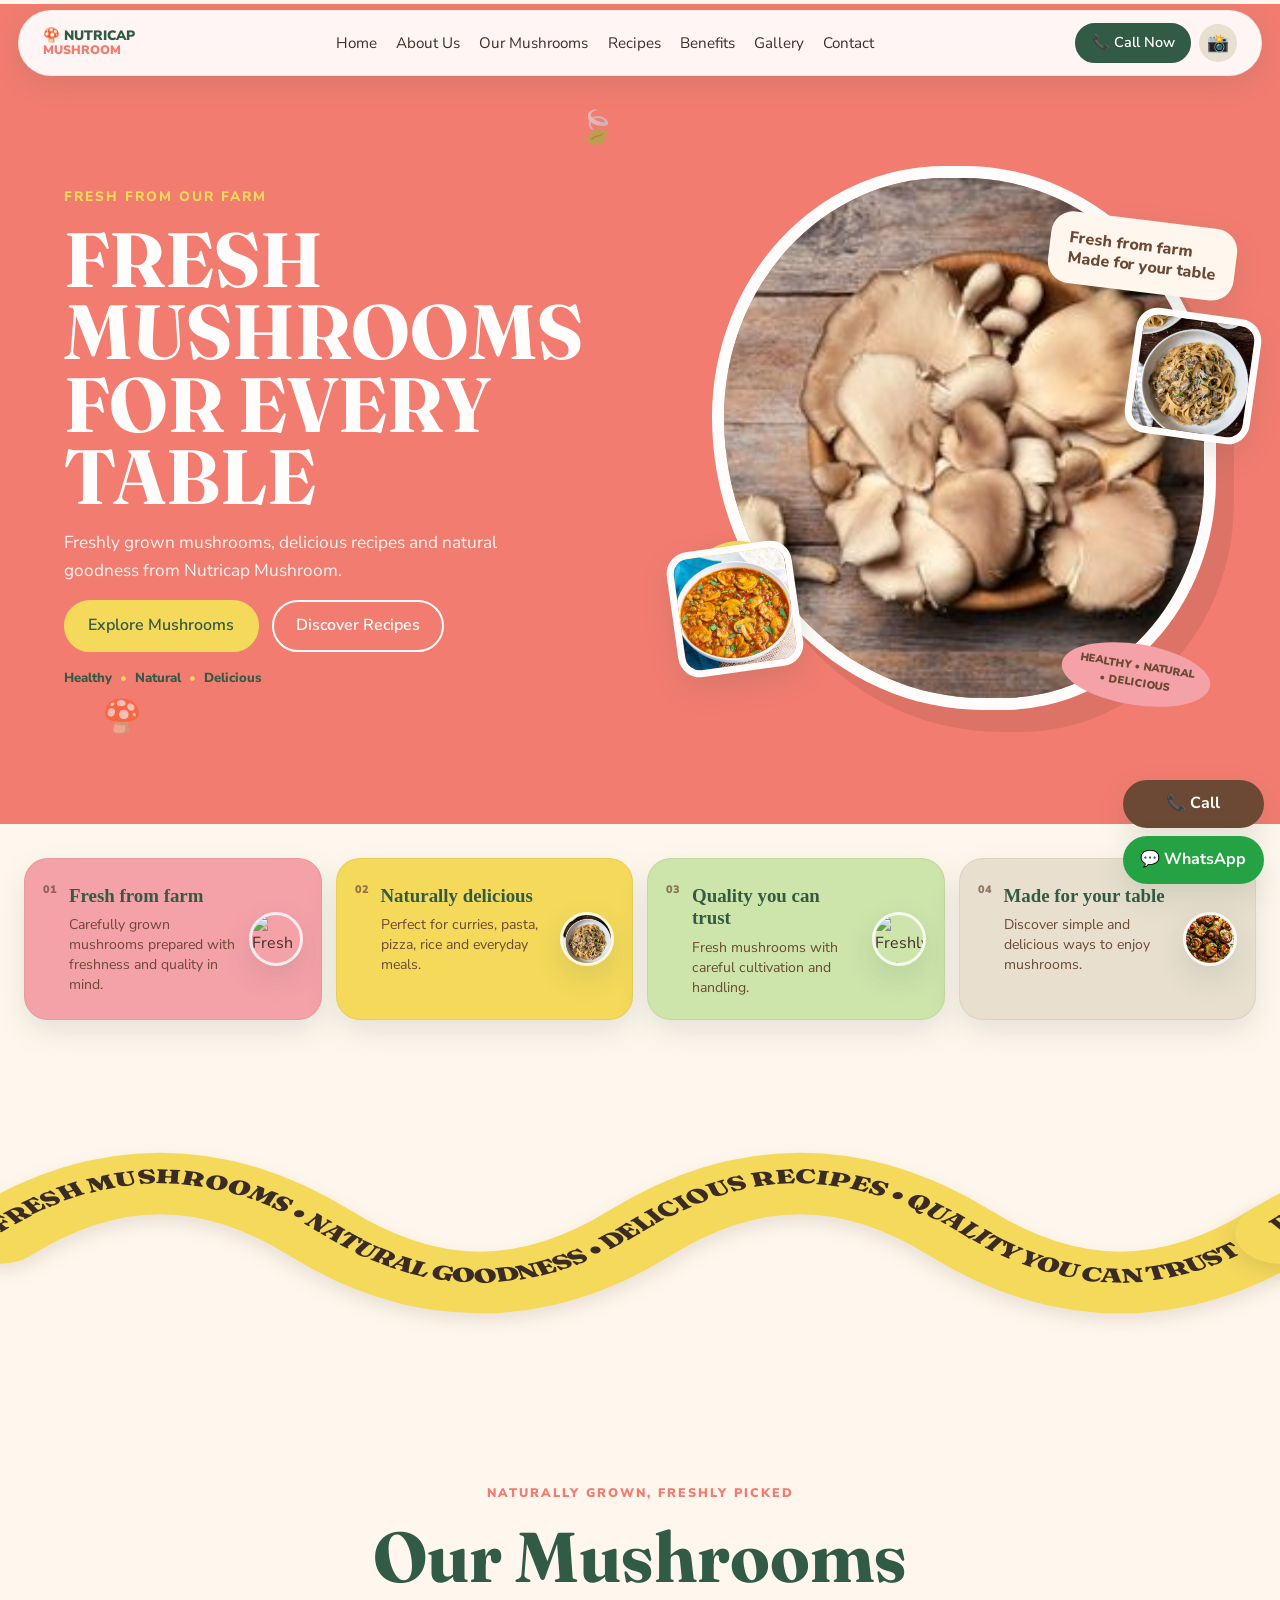
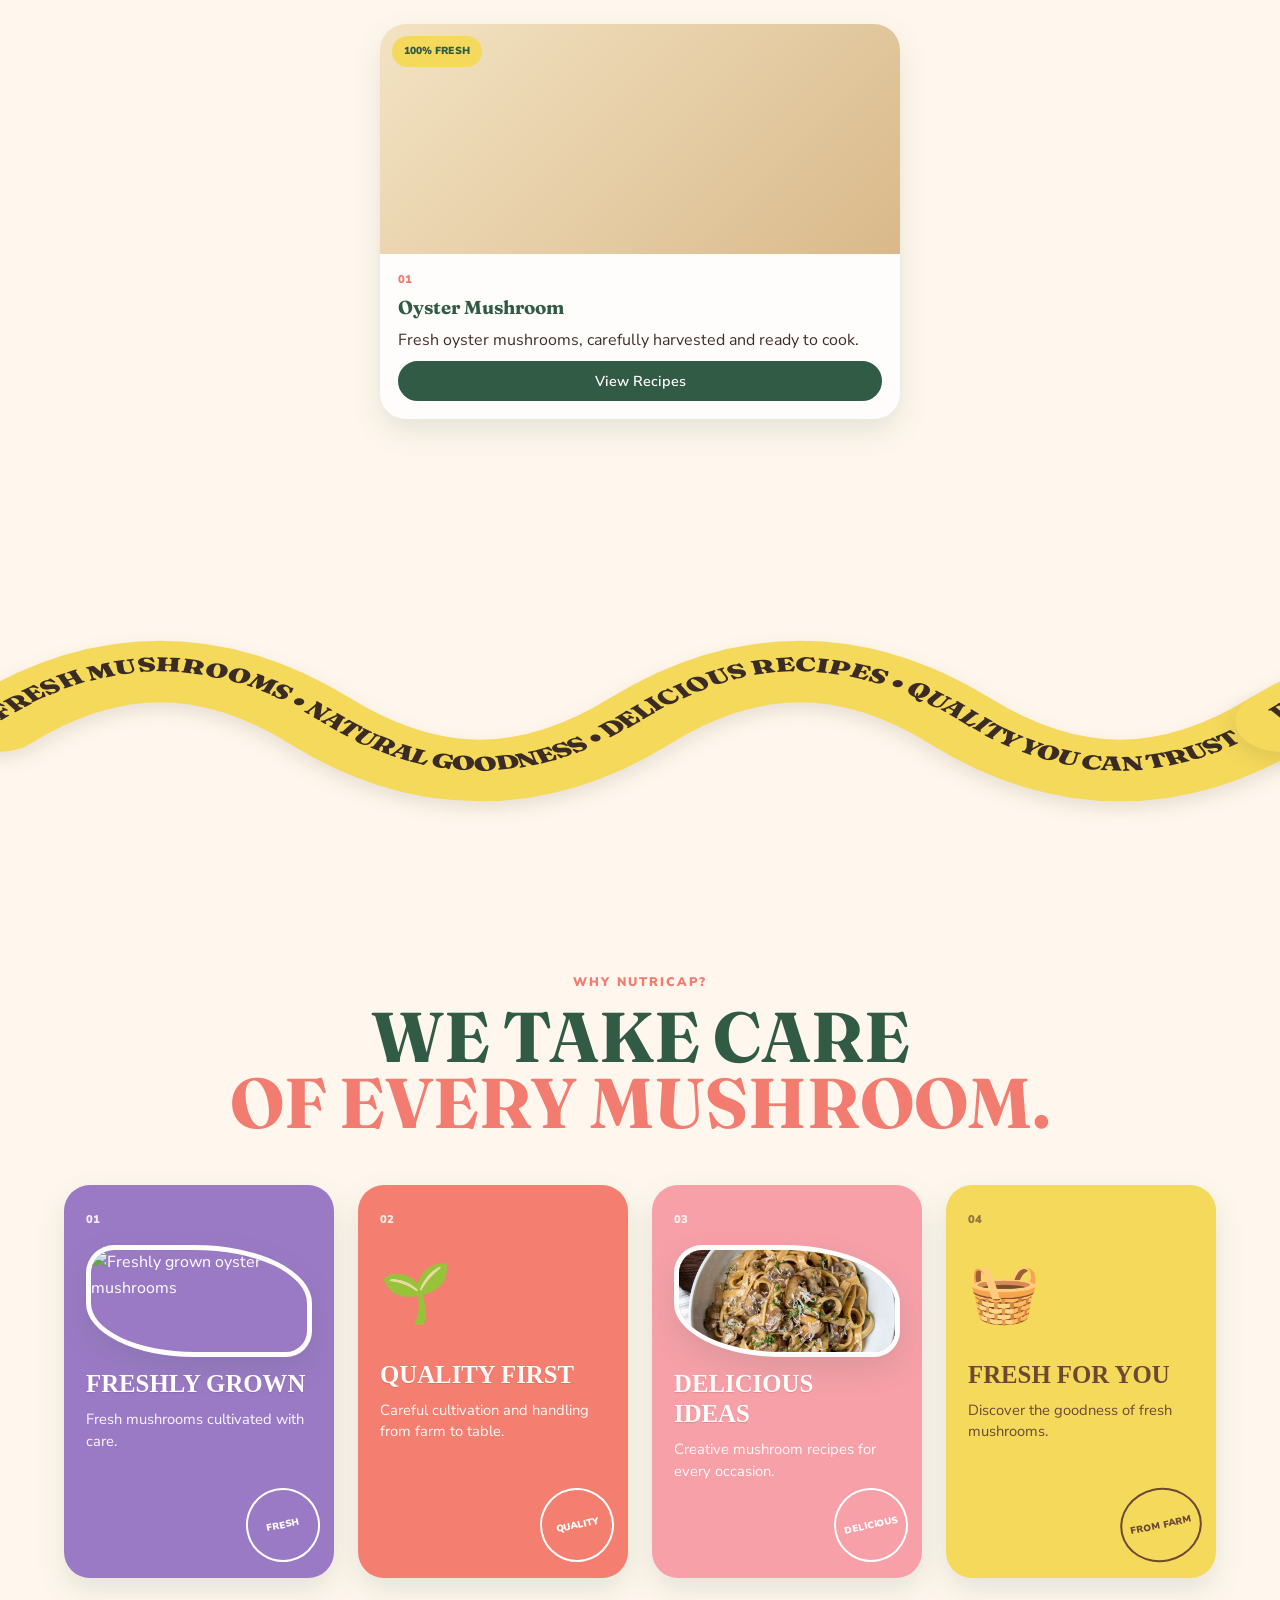
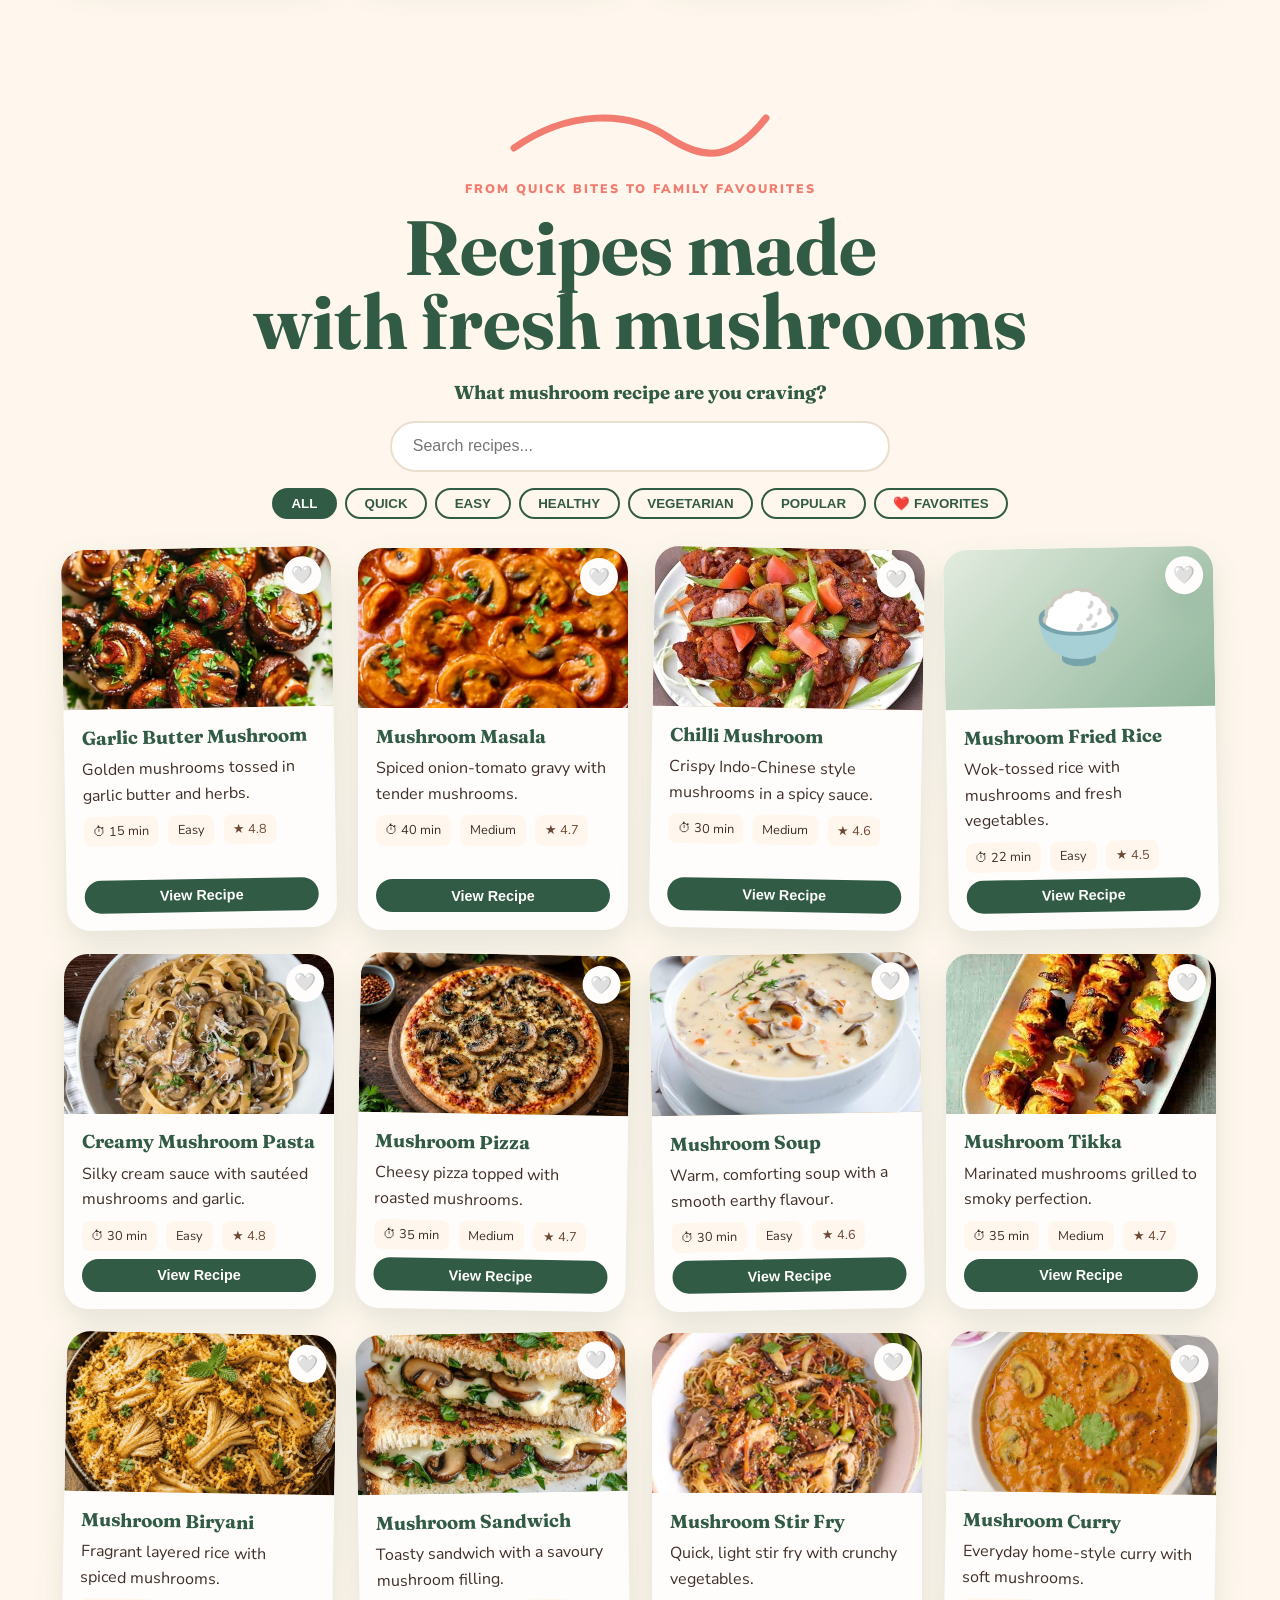
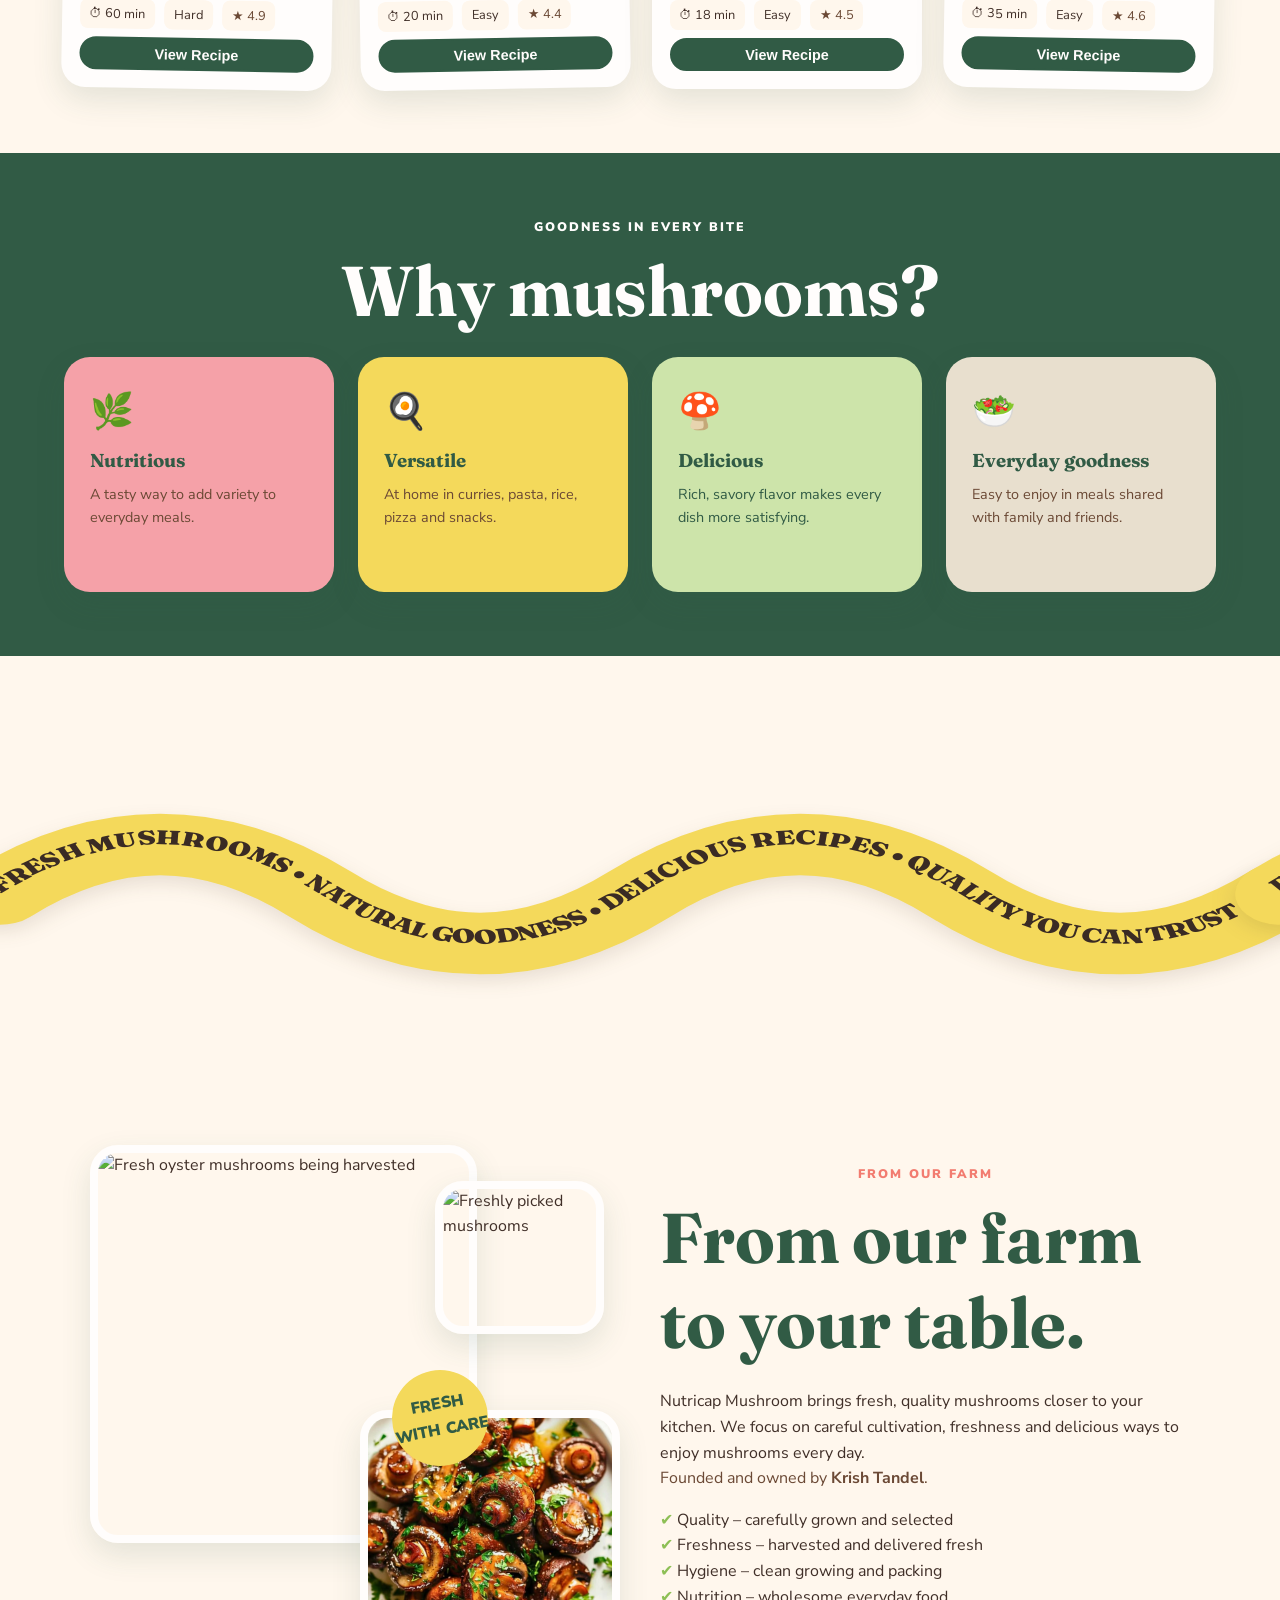
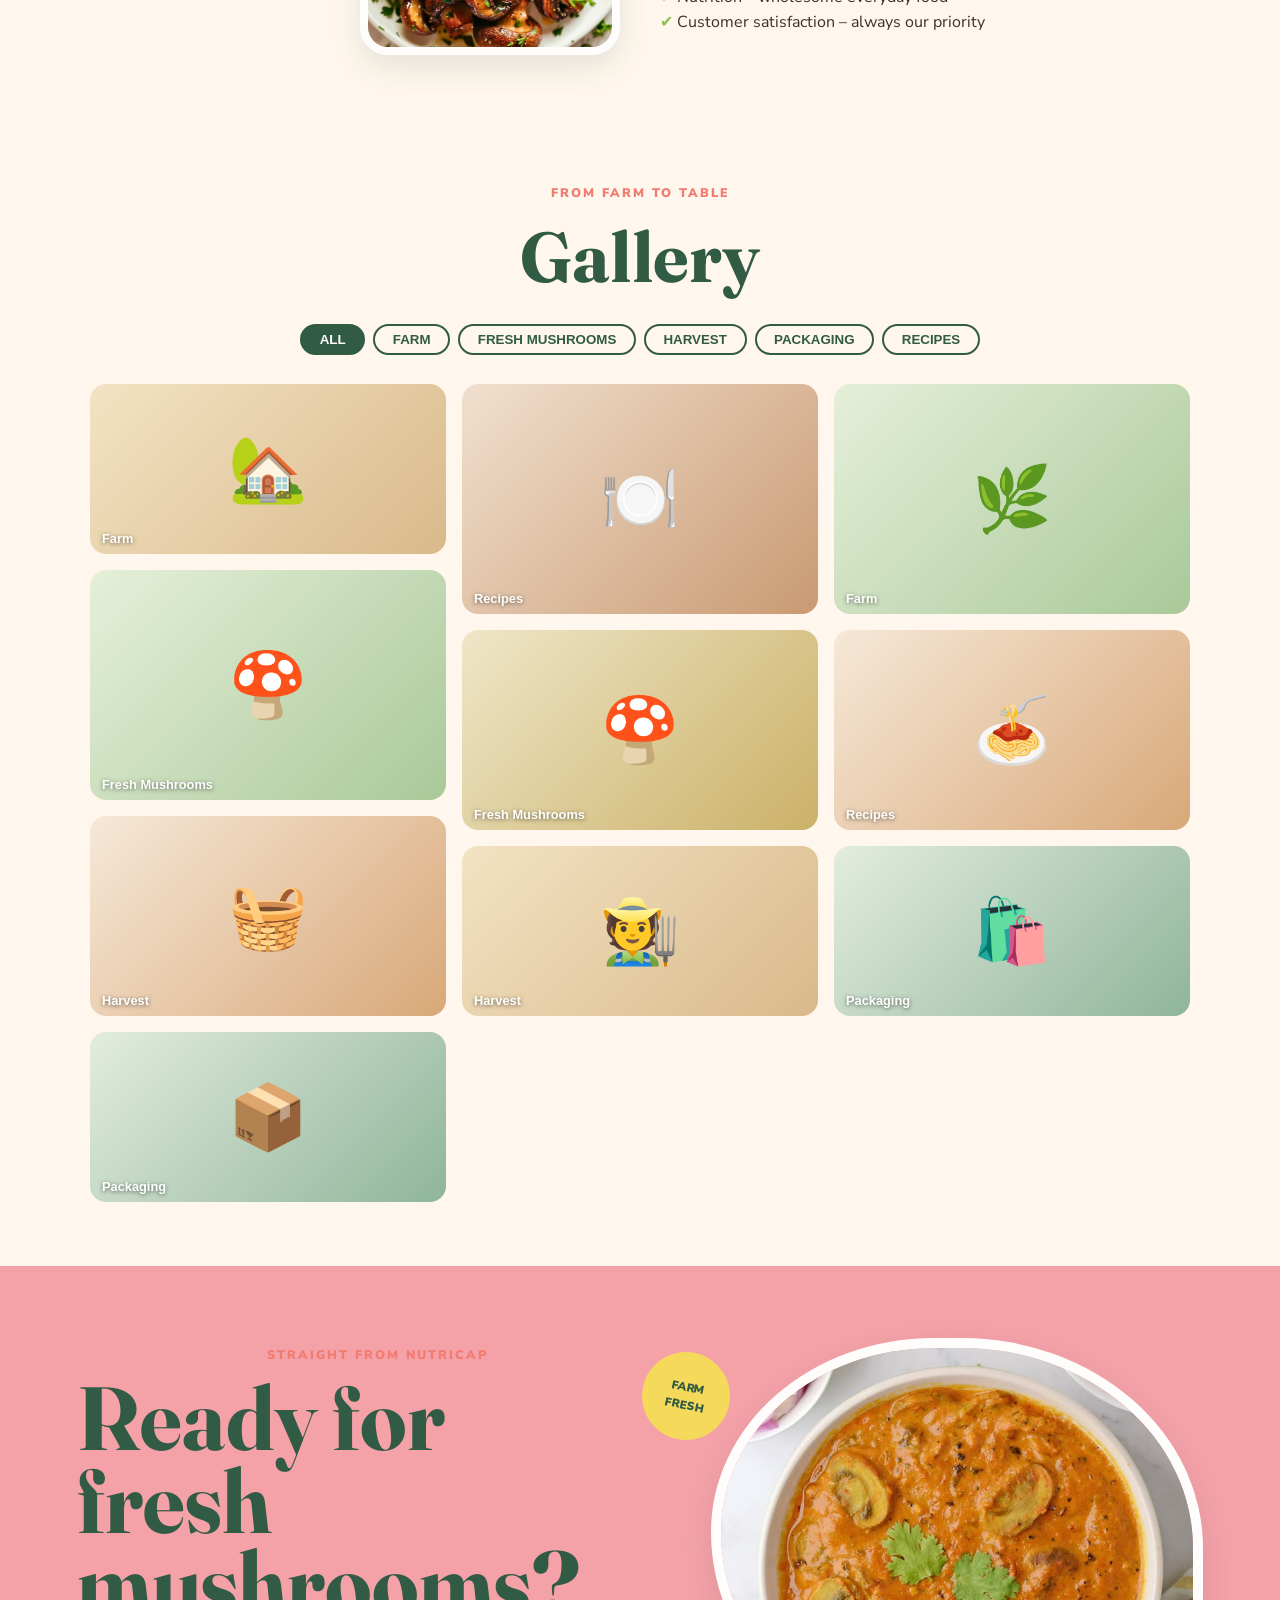
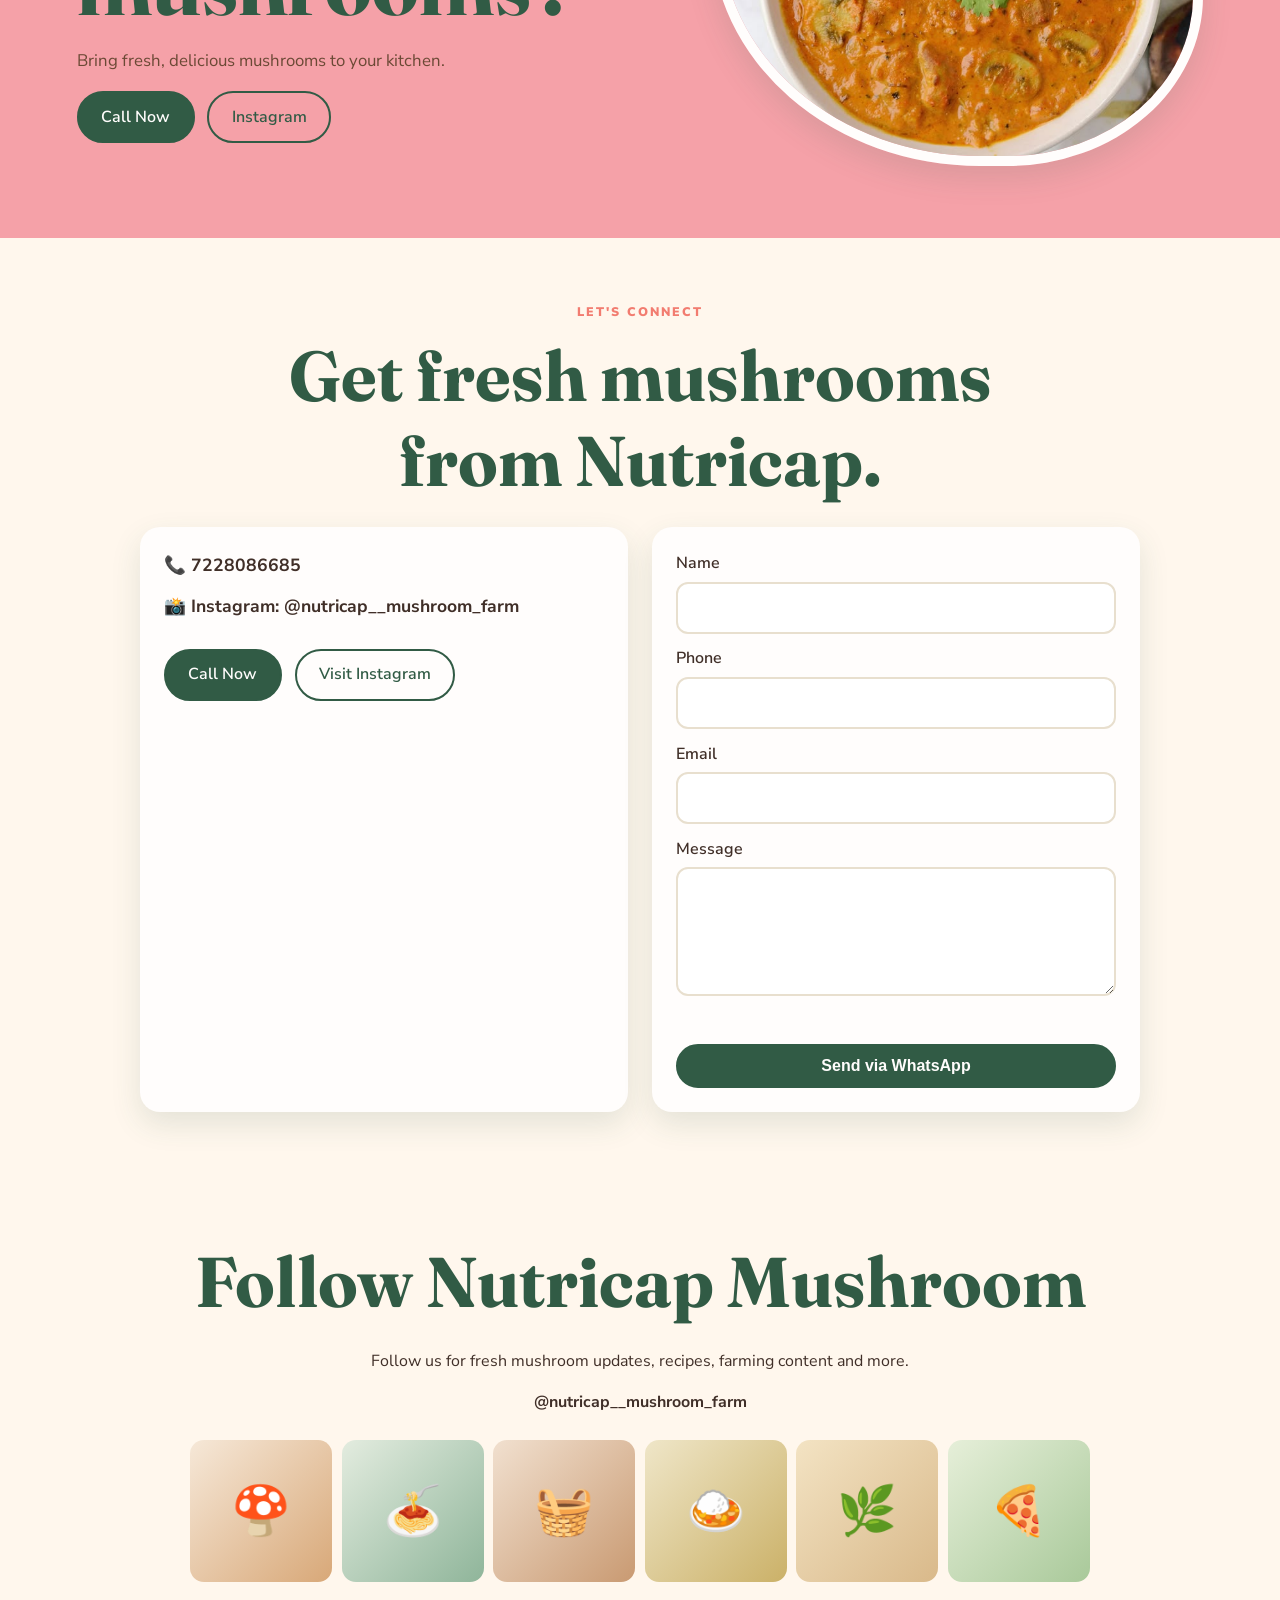
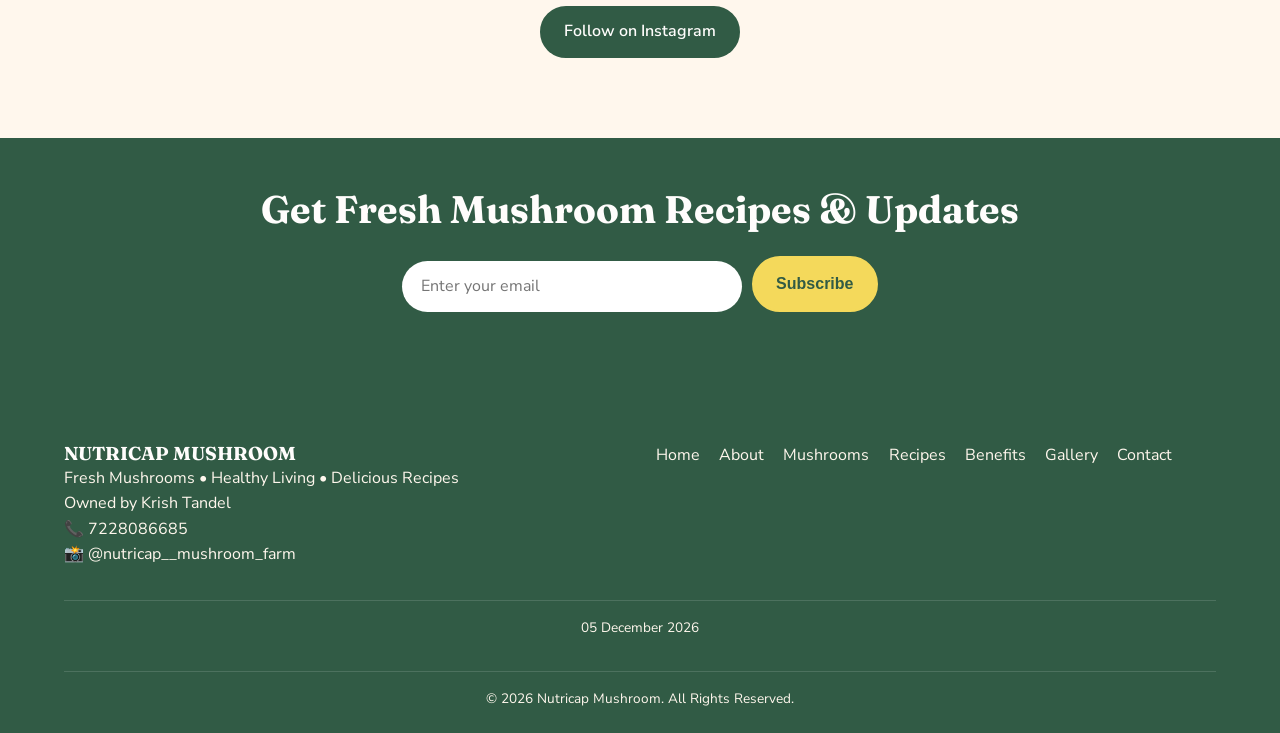
==== commit 1a1e32bf: "Fix Instagram profile links" ====
--- a/index.html
+++ b/index.html
@@ -19,7 +19,7 @@
   </nav>
   <div class="nav-right">
     <a class="btn btn-sm" href="tel:7228086685">📞 Call Now</a>
-    <a class="icon-btn" href="https://www.instagram.com/nutricap_mushroom_farm/" target="_blank" rel="noopener" aria-label="Instagram">📸</a>
+    <a class="icon-btn" href="https://www.instagram.com/nutricap__mushroom_farm?stkn=ZDNlZDc0MzIxNw==" target="_blank" rel="noopener" aria-label="Instagram">📸</a>
     <button class="icon-btn burger" id="burger" aria-label="Toggle menu" aria-expanded="false">☰</button>
   </div>
 </header>
@@ -157,7 +157,7 @@
 </section>
 
 <section class="final-cta">
-  <div class="final-cta-copy"><p class="section-kicker">Straight from Nutricap</p><h2>Ready for<br>fresh mushrooms?</h2><p>Bring fresh, delicious mushrooms to your kitchen.</p><div class="cta"><a class="btn" href="tel:7228086685">Call Now</a><a class="btn btn-ghost" href="https://www.instagram.com/nutricap_mushroom_farm/" target="_blank" rel="noopener">Instagram</a></div></div>
+  <div class="final-cta-copy"><p class="section-kicker">Straight from Nutricap</p><h2>Ready for<br>fresh mushrooms?</h2><p>Bring fresh, delicious mushrooms to your kitchen.</p><div class="cta"><a class="btn" href="tel:7228086685">Call Now</a><a class="btn btn-ghost" href="https://www.instagram.com/nutricap__mushroom_farm?stkn=ZDNlZDc0MzIxNw==" target="_blank" rel="noopener">Instagram</a></div></div>
   <img src="assets/recipes/02-mushroom-masala.jpeg" alt="Fresh mushroom masala ready for a family meal">
   <span class="cta-sticker">Farm<br>fresh</span>
 </section>
@@ -168,8 +168,8 @@
   <div class="contact">
     <div class="card pad">
       <p class="big-line">📞 <strong>7228086685</strong></p>
-      <p class="big-line">📸 <strong>Instagram: @nutricap_mushroom_farm</strong></p>
-      <div class="cta"><a class="btn" href="tel:7228086685">Call Now</a><a class="btn btn-ghost" href="https://www.instagram.com/nutricap_mushroom_farm/" target="_blank" rel="noopener">Visit Instagram</a></div>
+      <p class="big-line">📸 <strong>Instagram: @nutricap__mushroom_farm</strong></p>
+      <div class="cta"><a class="btn" href="tel:7228086685">Call Now</a><a class="btn btn-ghost" href="https://www.instagram.com/nutricap__mushroom_farm?stkn=ZDNlZDc0MzIxNw==" target="_blank" rel="noopener">Visit Instagram</a></div>
     </div>
     <form class="card pad" id="contactForm" novalidate>
       <label>Name<input id="cName" autocomplete="name"></label>
@@ -185,9 +185,9 @@
 <section class="sec">
   <h2 class="reveal">Follow Nutricap Mushroom</h2>
   <p class="center">Follow us for fresh mushroom updates, recipes, farming content and more.</p>
-  <p class="center"><strong>@nutricap_mushroom_farm</strong></p>
+  <p class="center"><strong>@nutricap__mushroom_farm</strong></p>
   <div class="insta" id="instaGrid"></div>
-  <p class="center"><a class="btn" href="https://www.instagram.com/nutricap_mushroom_farm/" target="_blank" rel="noopener">Follow on Instagram</a></p>
+  <p class="center"><a class="btn" href="https://www.instagram.com/nutricap__mushroom_farm?stkn=ZDNlZDc0MzIxNw==" target="_blank" rel="noopener">Follow on Instagram</a></p>
 </section>
 
 <section class="news">
@@ -202,7 +202,7 @@
 
 <footer class="footer">
   <div><h3>NUTRICAP MUSHROOM</h3><p>Fresh Mushrooms • Healthy Living • Delicious Recipes</p><p>Owned by Krish Tandel</p>
-    <p>📞 <a href="tel:7228086685">7228086685</a><br>📸 @nutricap_mushroom_farm</p></div>
+    <p>📞 <a href="tel:7228086685">7228086685</a><br>📸 @nutricap__mushroom_farm</p></div>
   <div class="flinks"><a href="#home">Home</a><a href="#about">About</a><a href="#mushrooms">Mushrooms</a><a href="#recipes">Recipes</a><a href="#benefits">Benefits</a><a href="#gallery">Gallery</a><a href="#contact">Contact</a></div>
   <p class="copy" id="todayDate" aria-live="polite">01 October 2026</p>
   <p class="copy">© <span id="copyrightYear">2026</span> Nutricap Mushroom. All Rights Reserved.</p>
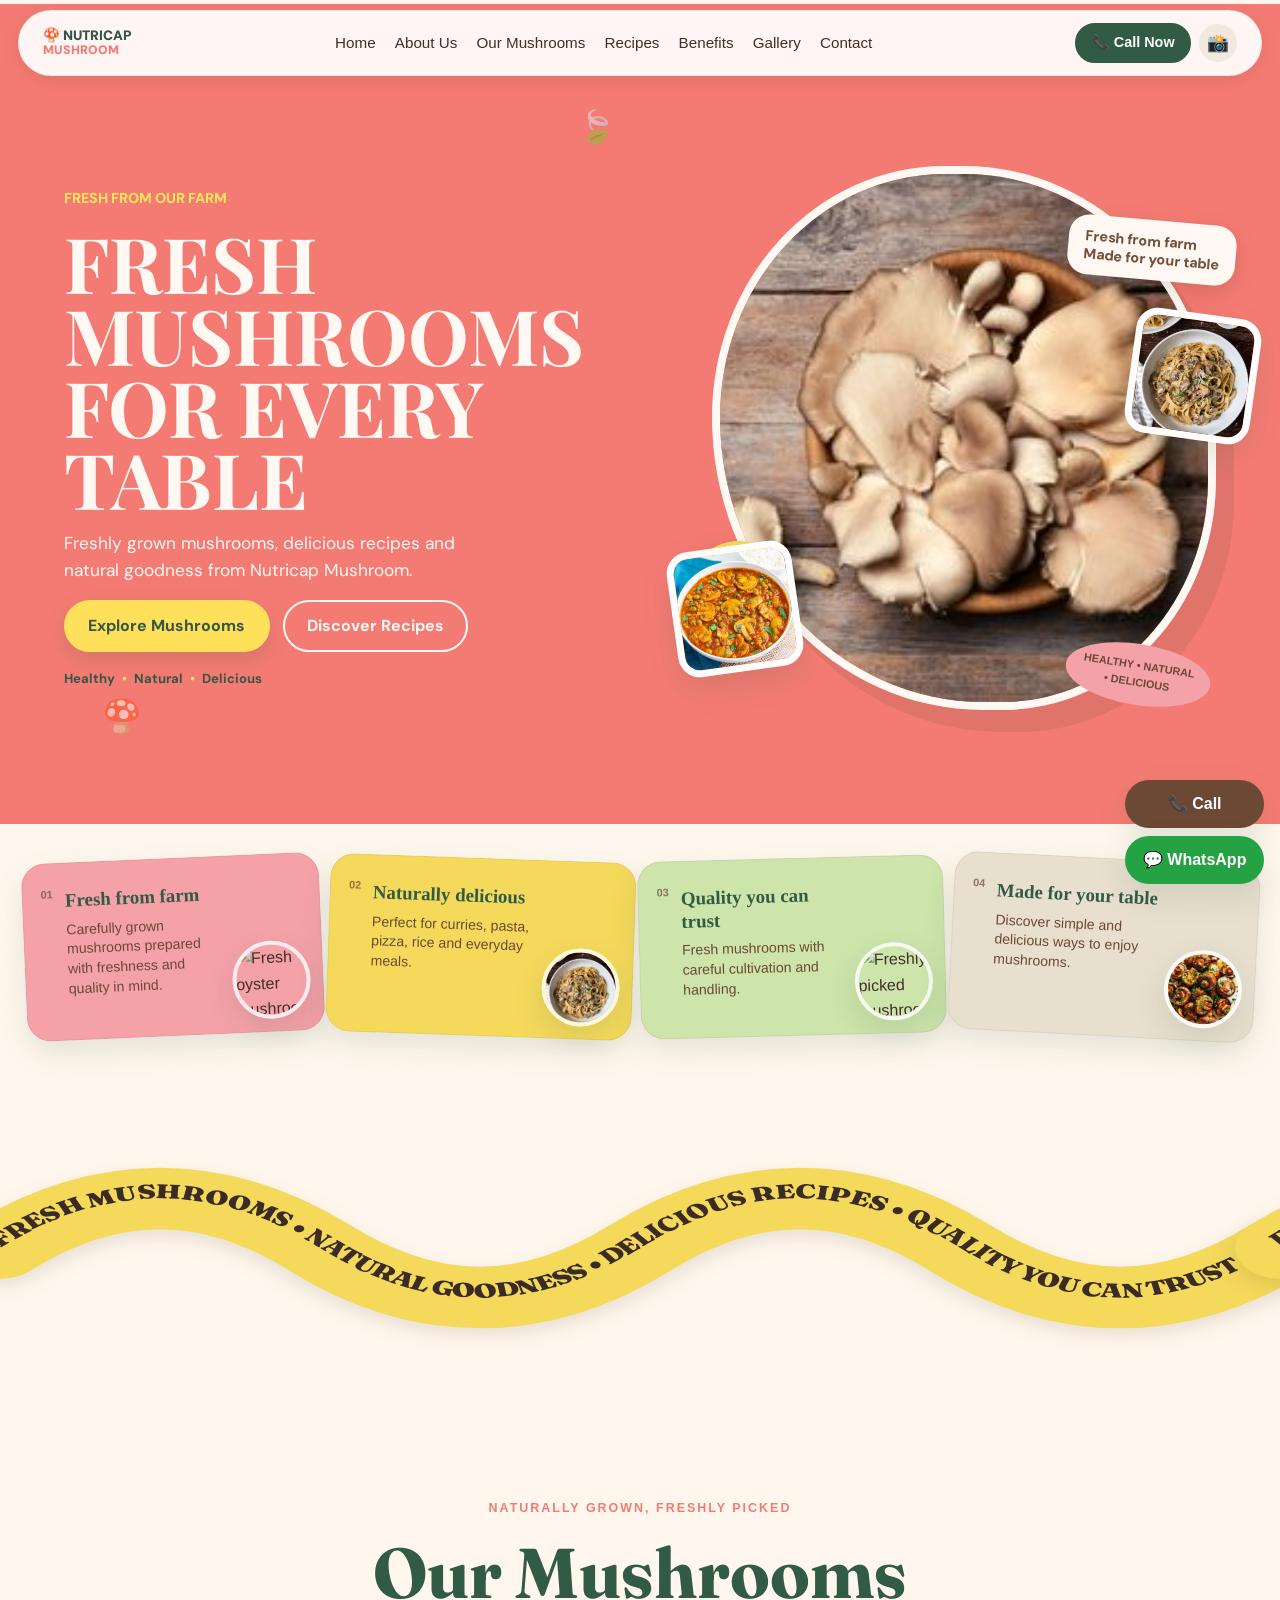
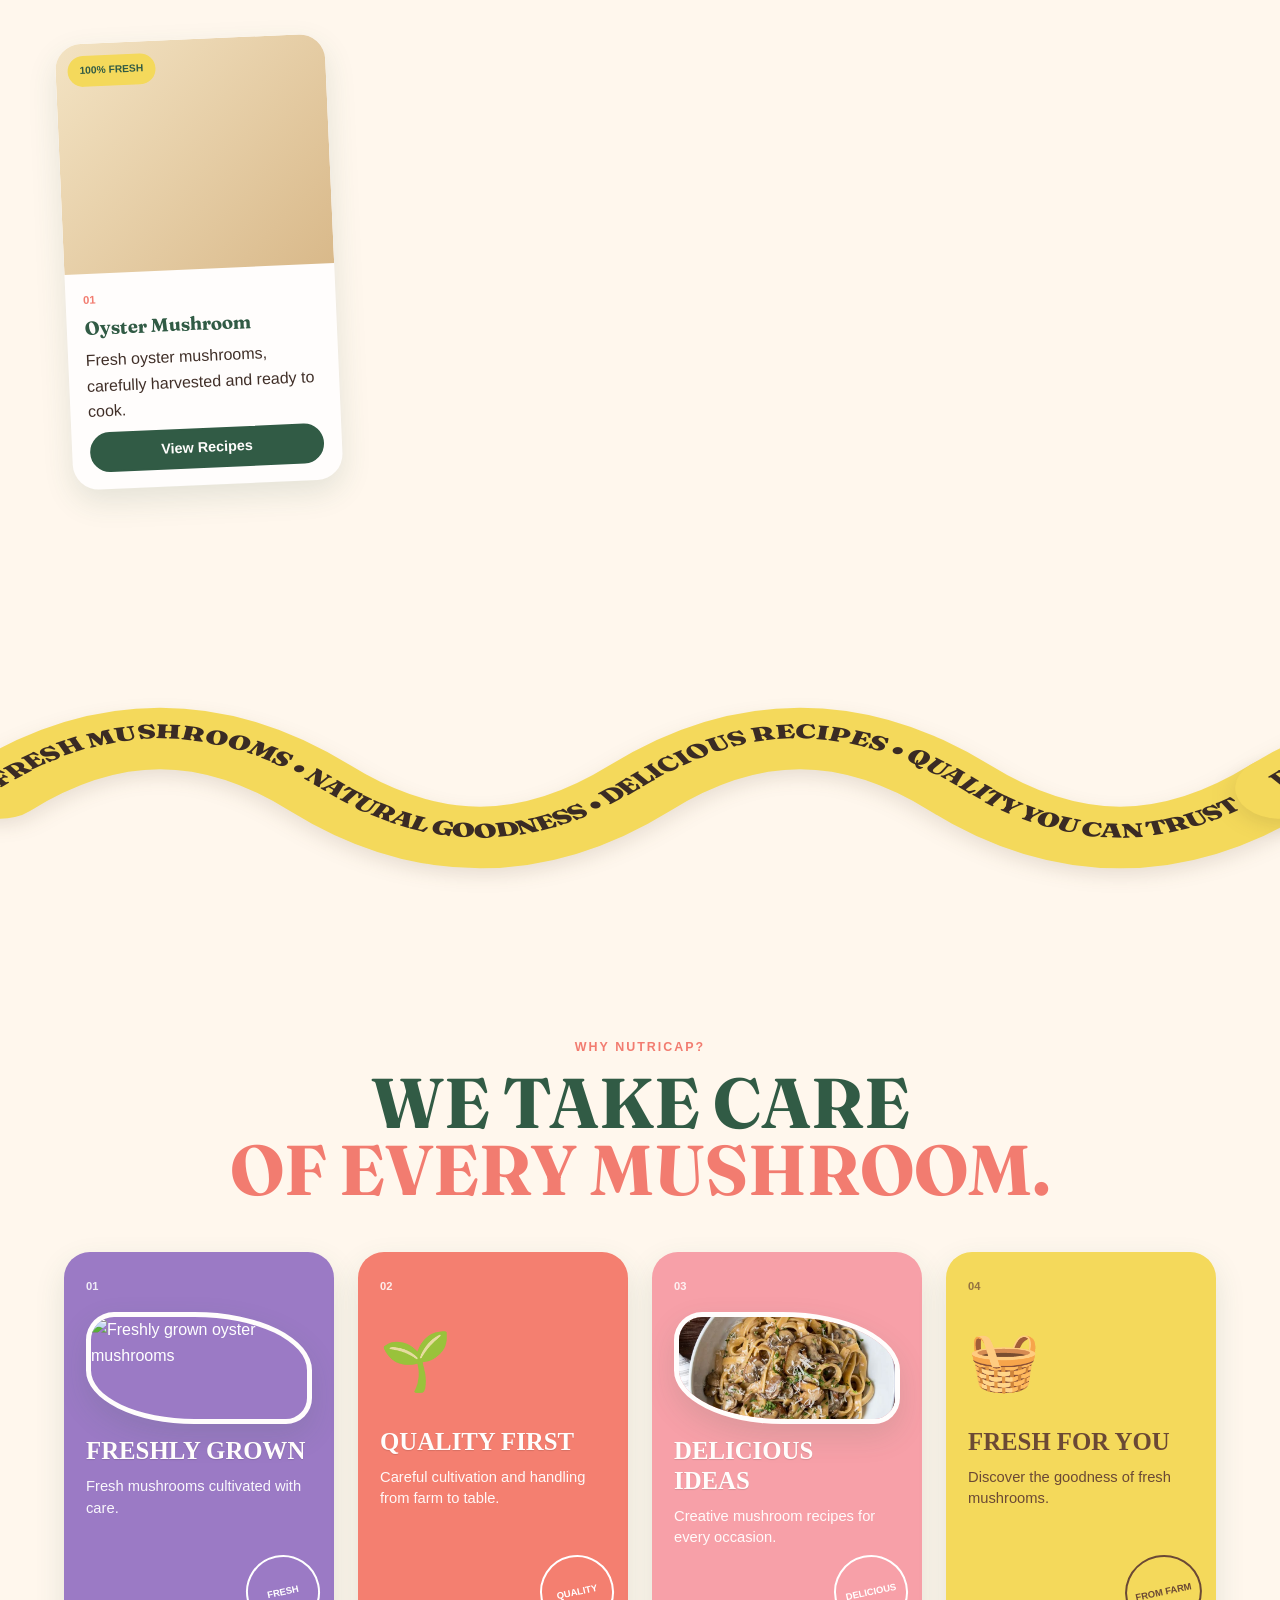
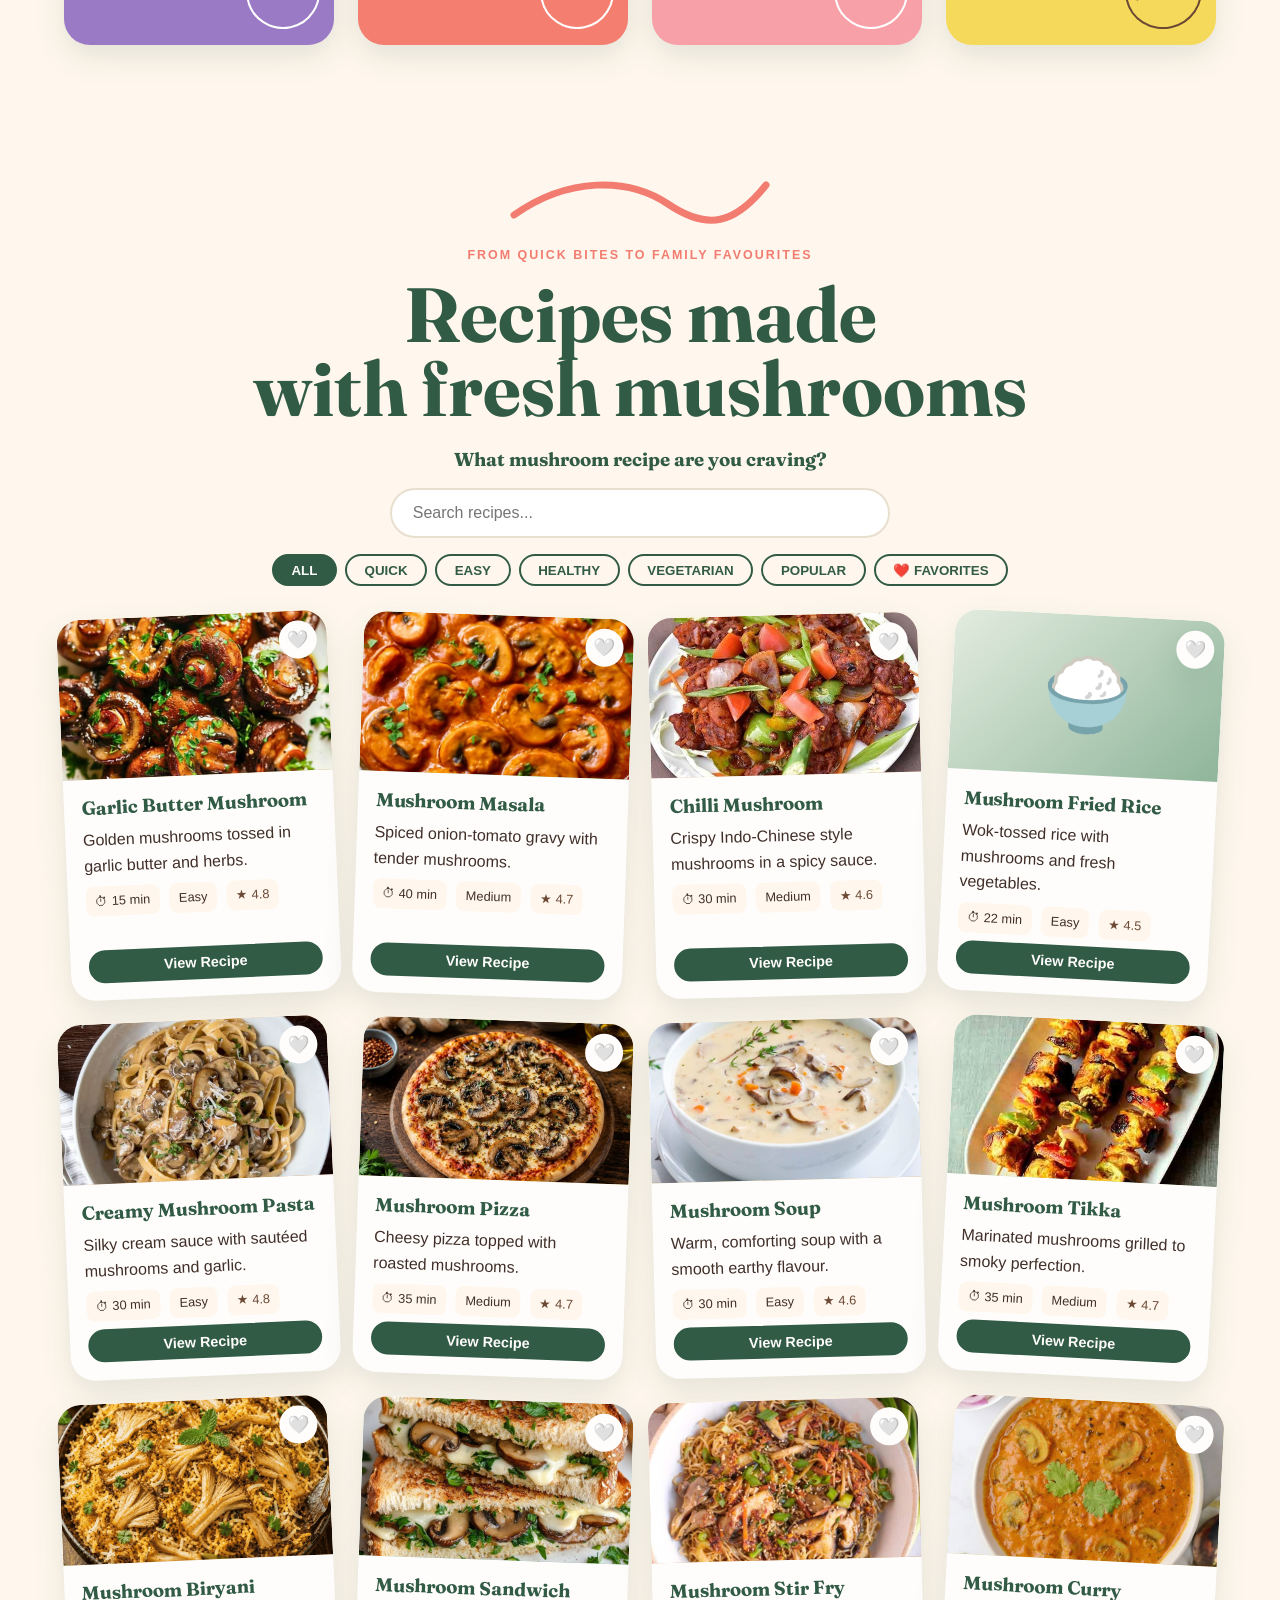
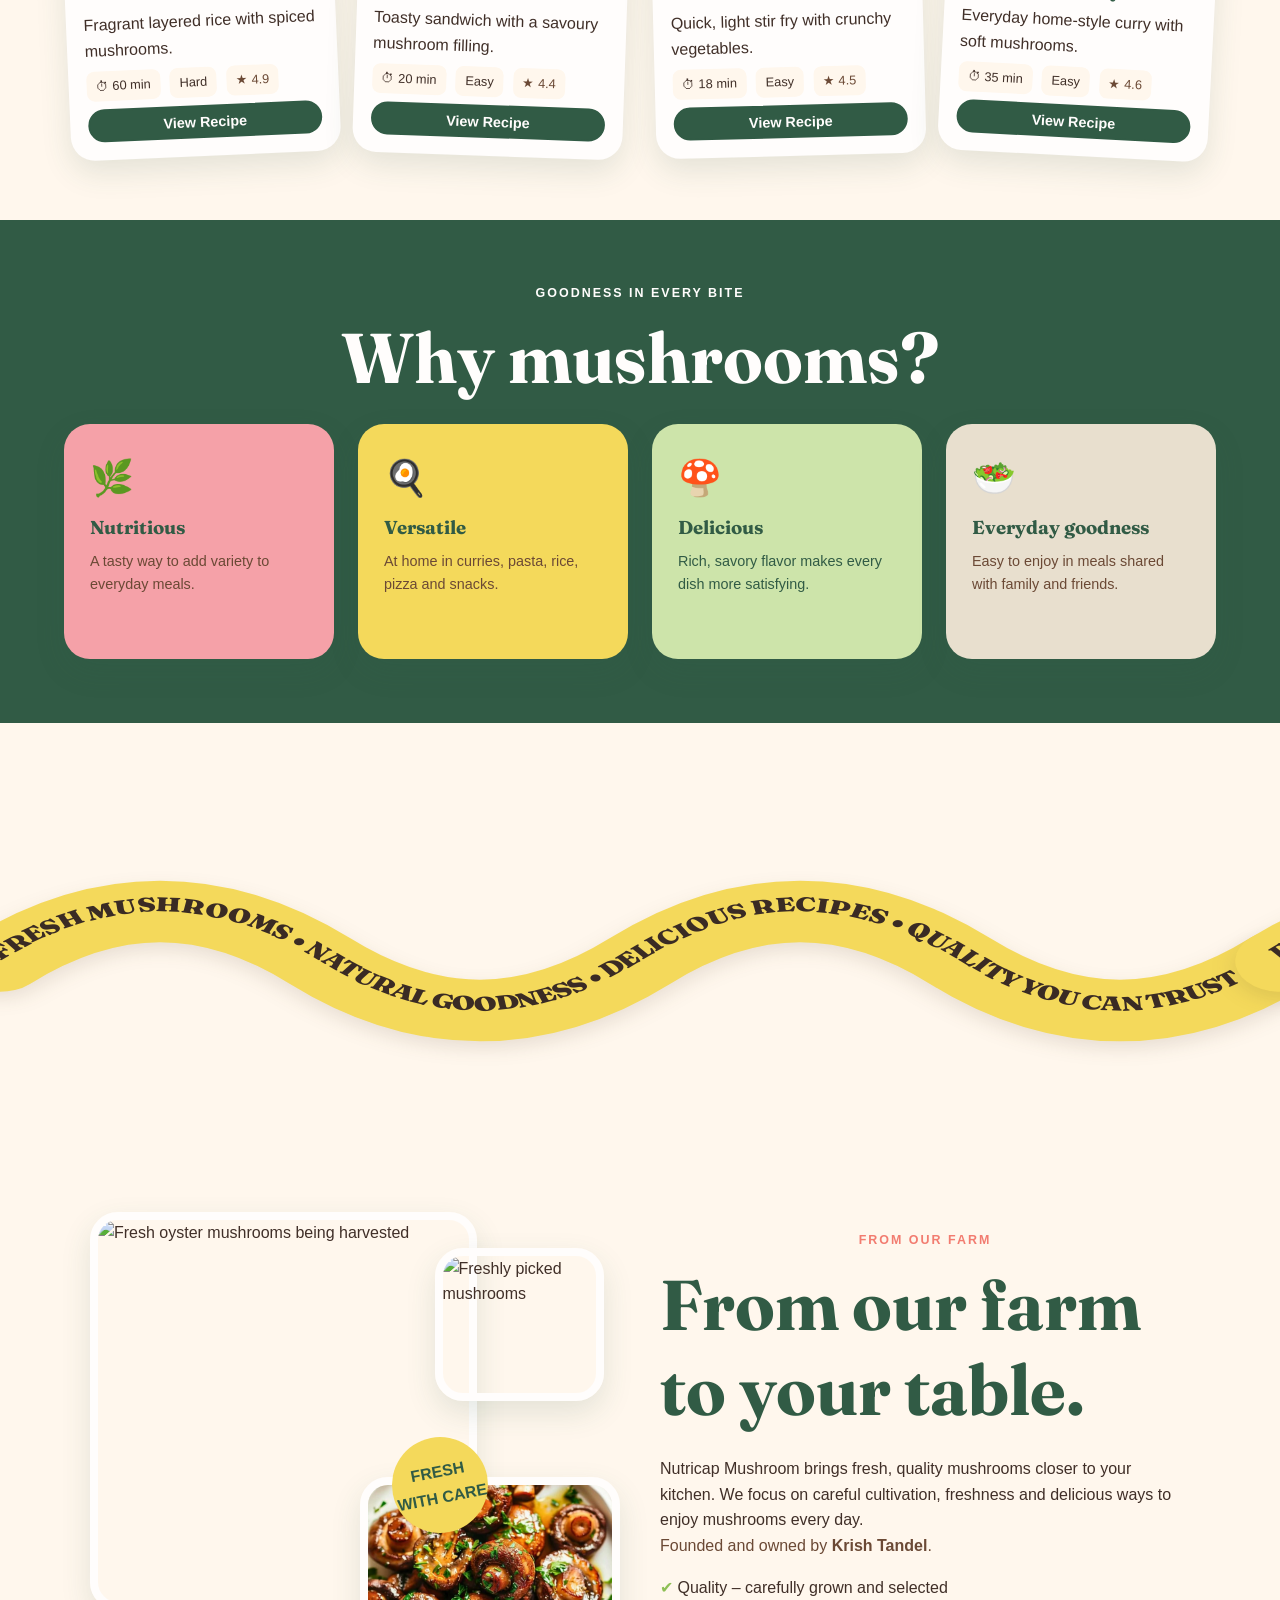
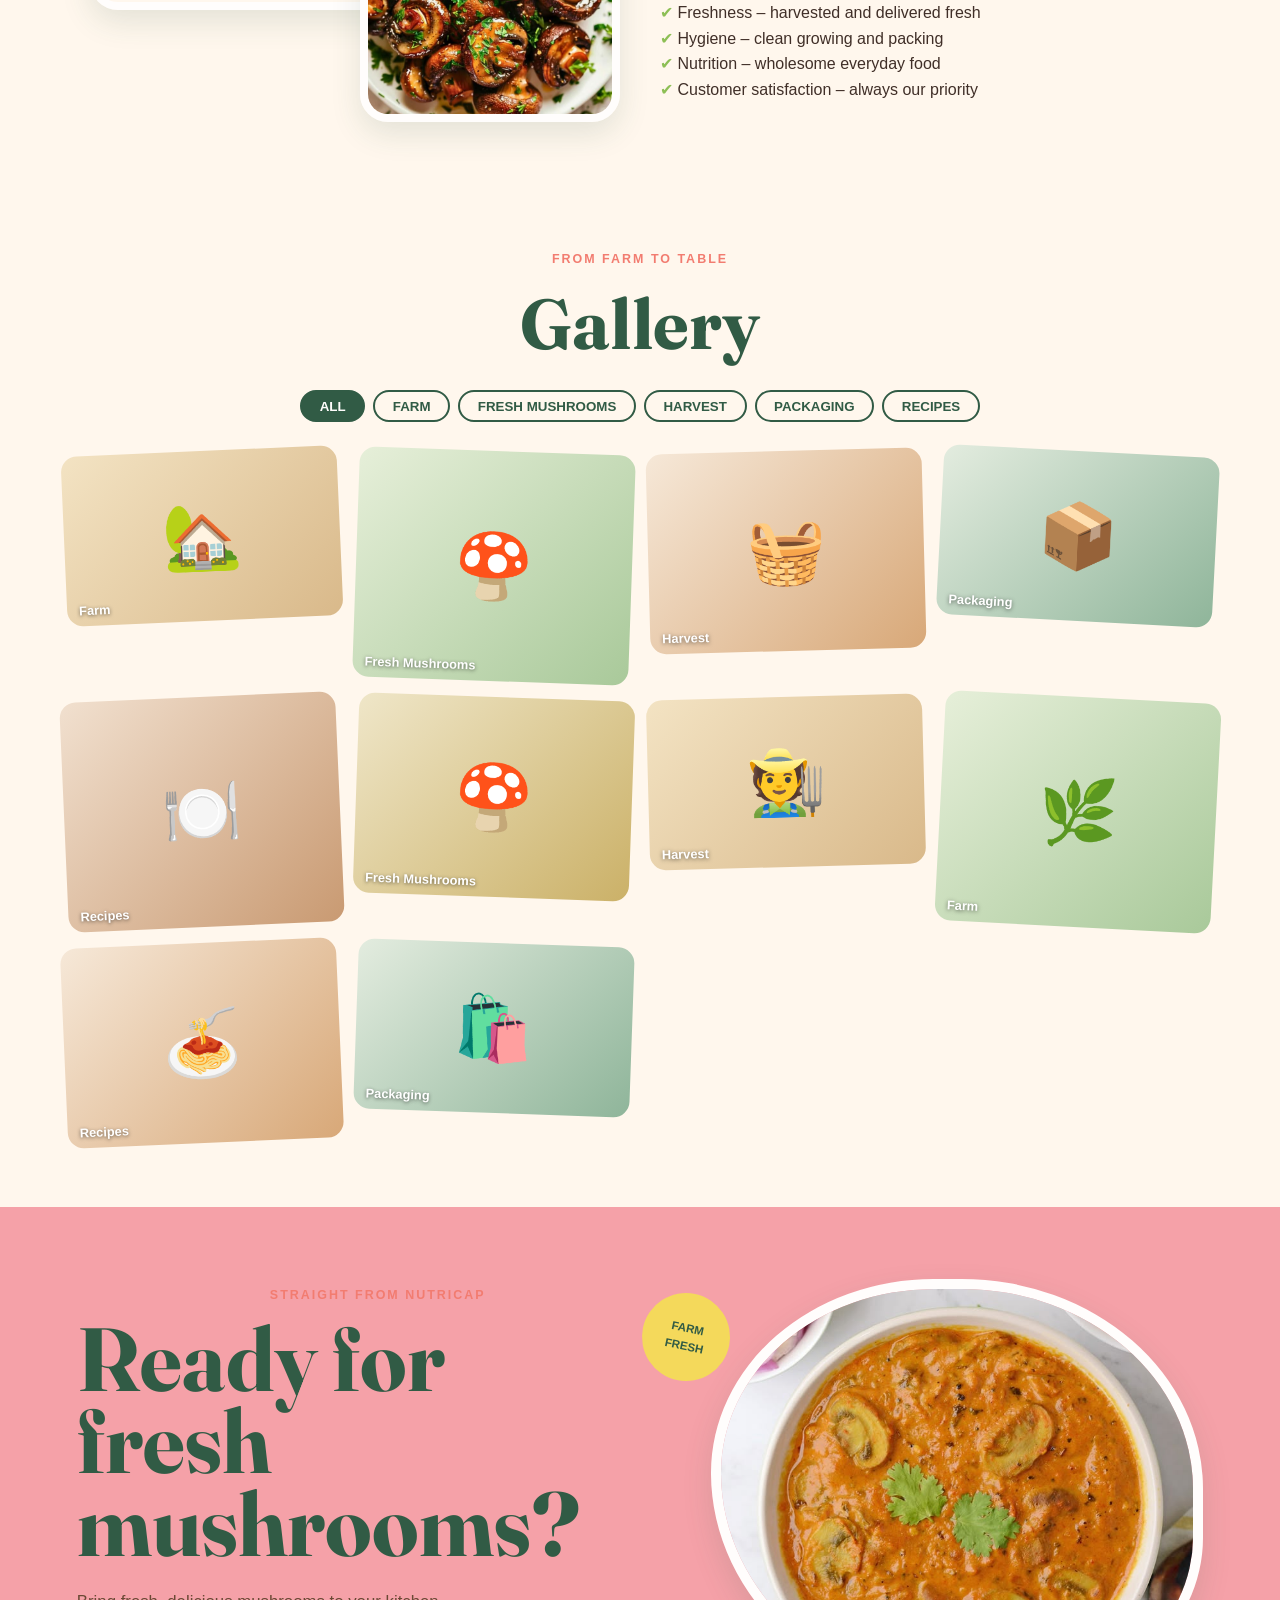
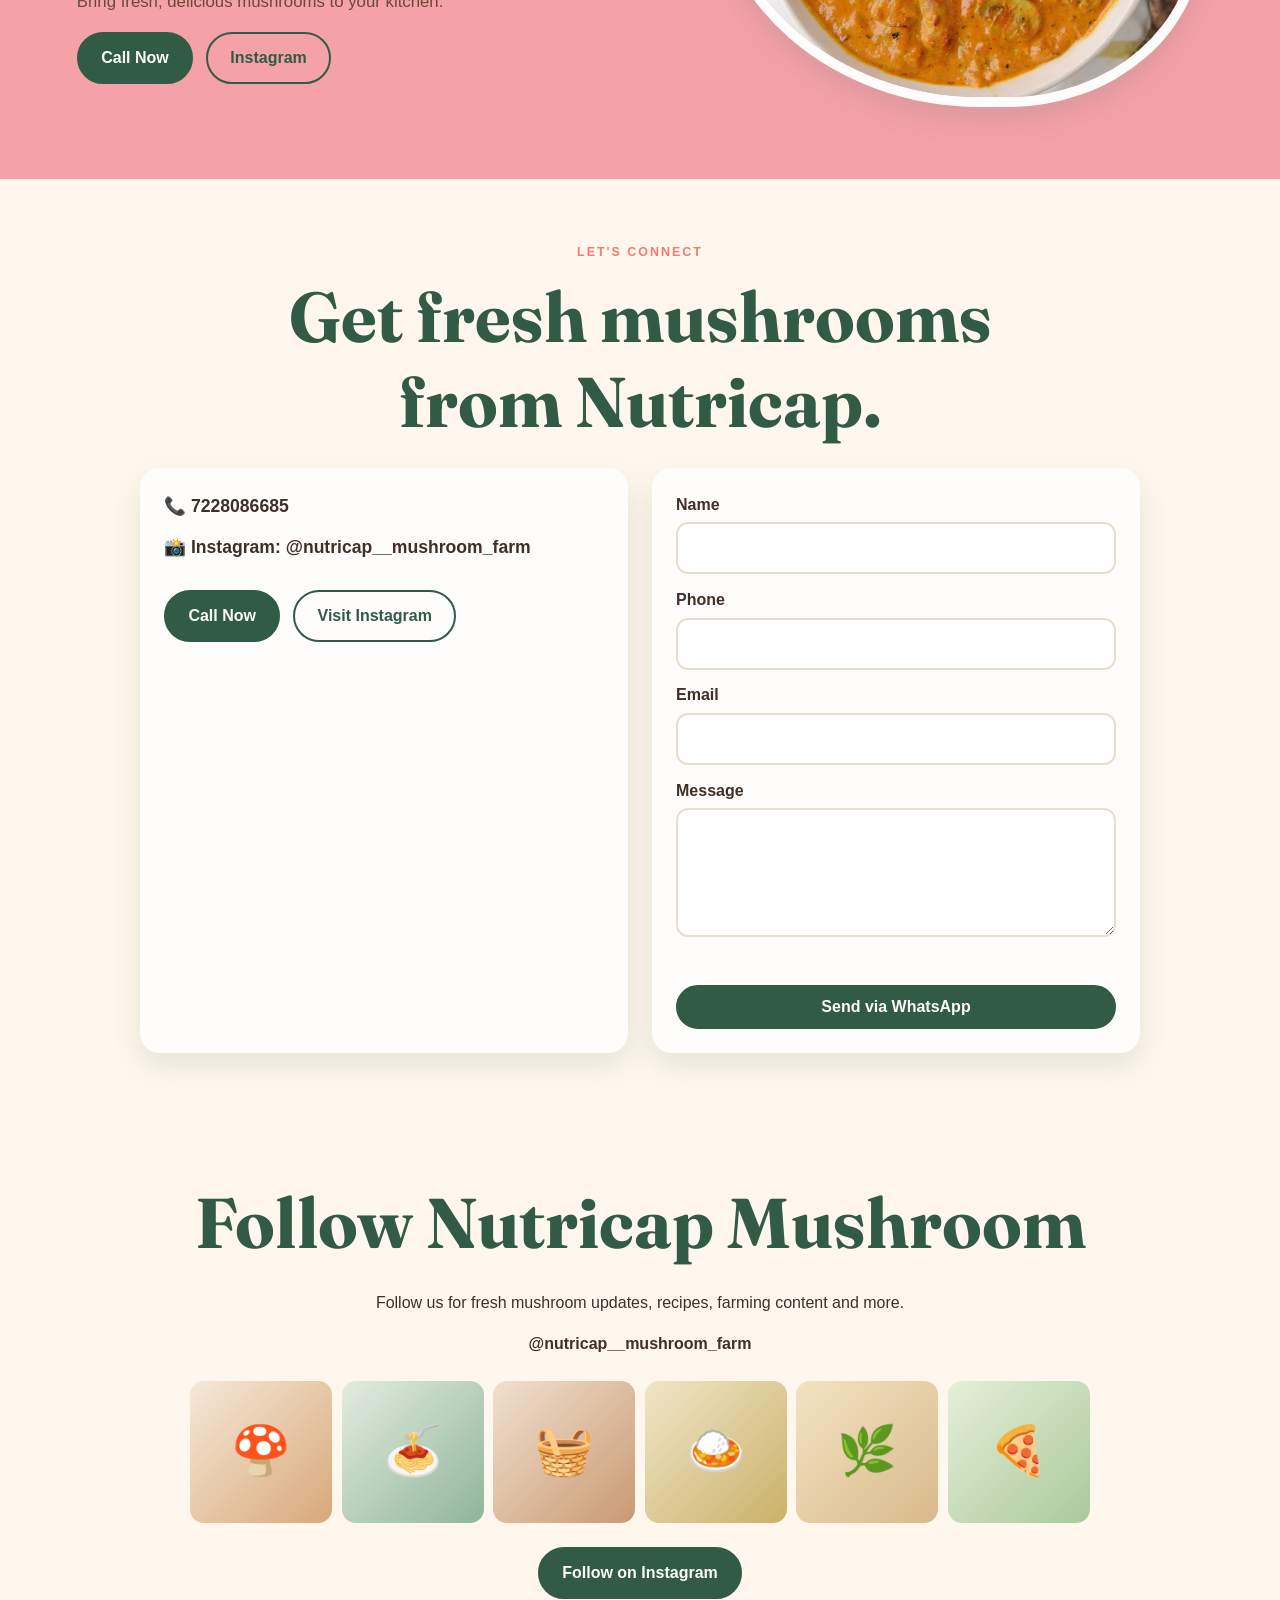
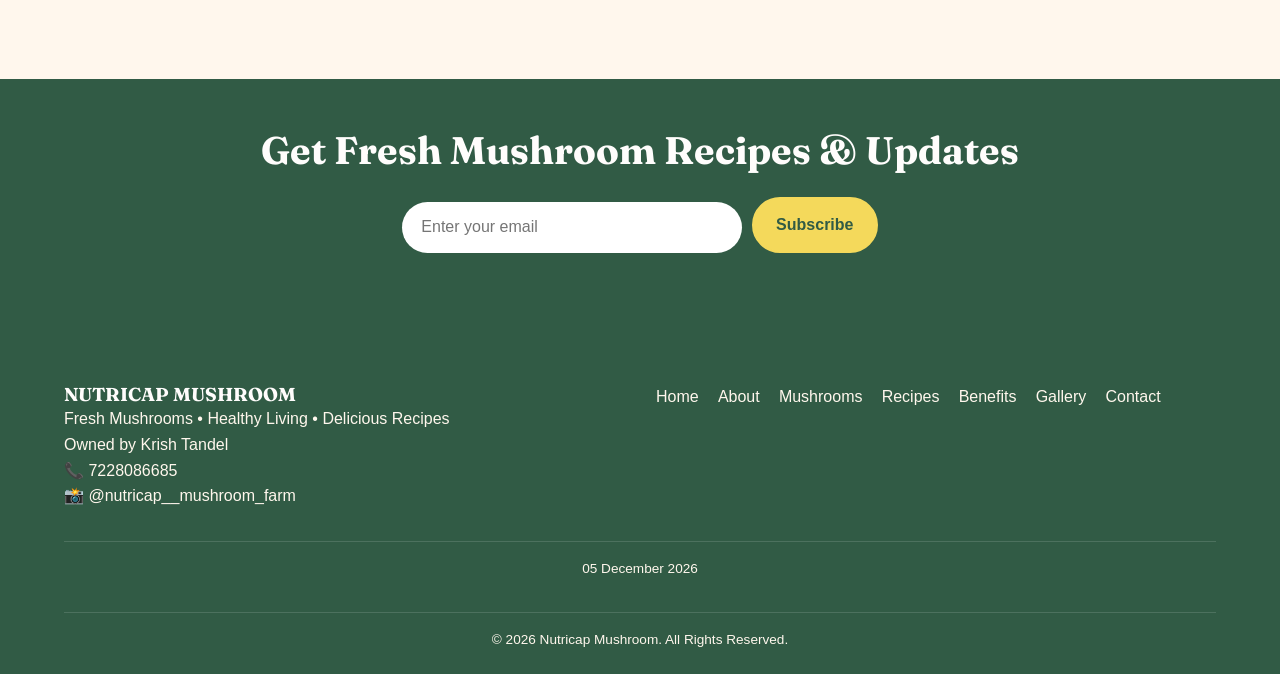
==== commit 9db686db: "Refine responsive editorial hero" ====
--- a/index.html
+++ b/index.html
@@ -7,7 +7,7 @@
 <meta name="description" content="Fresh mushrooms and delicious mushroom recipes from Nutricap Mushroom.">
 <link rel="preconnect" href="https://fonts.googleapis.com">
 <link rel="preconnect" href="https://fonts.gstatic.com" crossorigin>
-<link href="https://fonts.googleapis.com/css2?family=Fraunces:opsz,wght@9..144,600;9..144,700;9..144,800;9..144,900&family=Nunito+Sans:wght@400;500;600;700;800;900&display=swap" rel="stylesheet">
+<link href="https://fonts.googleapis.com/css2?family=DM+Sans:wght@400;500;600;700;800;900&family=Fraunces:opsz,wght@9..144,600;9..144,700;9..144,800;9..144,900&family=Playfair+Display:wght@600;700;800&display=swap" rel="stylesheet">
 <link rel="stylesheet" href="Style.CSS">
 </head>
 <body>
--- a/Style.CSS
+++ b/Style.CSS
@@ -16,26 +16,31 @@
 .btn-sm{padding:.4rem .9rem;font-size:.9rem}
 .icon-btn{background:var(--beige);color:var(--orange);border:0;border-radius:50%;width:38px;height:38px;cursor:pointer;font-size:1.1rem;display:inline-grid;place-items:center}
 :focus-visible{outline:3px solid var(--gold);outline-offset:2px}
-.nav{position:sticky;top:10px;z-index:50;display:flex;align-items:center;justify-content:space-between;gap:1rem;width:min(1380px,calc(100% - 36px));margin:10px auto -72px;padding:.75rem 1.5rem;background:rgba(255,253,252,.94);border:1px solid rgba(49,91,69,.08);border-radius:999px;backdrop-filter:blur(12px);box-shadow:0 8px 28px rgba(49,91,69,.12)}
+.nav{position:sticky;top:10px;z-index:50;display:flex;align-items:center;justify-content:space-between;gap:1rem;width:min(1380px,calc(100% - 36px));margin:10px auto -72px;padding:.75rem 1.5rem;background:rgba(255,253,252,.94);border:1px solid rgba(49,91,69,.08);border-radius:999px;backdrop-filter:blur(12px);box-shadow:0 5px 20px rgba(0,0,0,.08)}
+.nav .logo{font-family:"DM Sans","Nunito Sans",sans-serif;color:#355646}.nav .logo span:last-child{color:#F47B73}
+.nav .icon-btn{background:#F1E8DF;color:#75513C}
 .logo{display:flex;flex-direction:column;gap:1px;font-size:.77rem;font-weight:900;color:var(--green);line-height:1}
 .logo span:first-child{font-size:.85rem}.logo span:last-child{color:var(--coral)}
 #menu{display:flex;gap:1.2rem;font-size:.95rem}
 #menu a:hover{color:var(--brown)}
 .nav-right{display:flex;align-items:center;gap:.5rem}.burger{display:none}
-.hero{position:relative;isolation:isolate;display:grid;grid-template-columns:1.1fr .9fr;gap:2rem;align-items:center;padding:8rem max(5vw,calc((100vw - 1320px)/2)) 5rem;background:var(--coral);color:var(--soft-white);overflow:hidden;min-height:min(820px,95vh)}
-.hero h1{max-width:720px;font-size:clamp(3rem,6vw,5rem);line-height:.94;color:var(--soft-white);text-transform:uppercase}
-.eyebrow{color:var(--gold);font-weight:800;text-transform:uppercase;letter-spacing:2px;font-size:.85rem}
+.hero{position:relative;isolation:isolate;display:grid;grid-template-columns:1.1fr .9fr;gap:2rem;align-items:center;padding:8rem max(5vw,calc((100vw - 1320px)/2)) 5rem;background:#F47B73;color:#FFF8F3;overflow:hidden;min-height:min(820px,95vh)}
+.hero h1{max-width:720px;font-family:"Playfair Display",Georgia,serif;font-size:clamp(3.5rem,6vw,5.5rem);font-weight:700;line-height:.94;color:#FFF8F3;text-transform:uppercase;letter-spacing:0}
+.eyebrow{color:#FFE45C;font-family:"DM Sans","Nunito Sans",sans-serif;font-weight:800;text-transform:uppercase;letter-spacing:0;font-size:.9rem}
 .hero p{margin:1rem 0}
-.hero-text{position:relative;z-index:2}.hero-text>p:not(.eyebrow):not(.trust){max-width:440px;color:rgba(255,253,252,.92);font-size:1.08rem}
+.hero-text{position:relative;z-index:2}.hero-text>p:not(.eyebrow):not(.trust){max-width:440px;color:#FFF8F3;font-family:"DM Sans","Nunito Sans",sans-serif;font-size:1.08rem;line-height:1.55}
 .cta{display:flex;flex-wrap:wrap;gap:.8rem;margin:1rem 0}
-.hero .cta .btn{background:var(--gold);border-color:var(--gold);color:var(--green)}
-.hero .cta .btn-ghost{background:transparent;border-color:var(--soft-white);color:var(--soft-white)}
-.trust{color:var(--green);font-weight:800;font-size:.82rem}.trust span{color:var(--gold);padding:0 .25rem}
+.hero .cta .btn{background:#FFE05A;border-color:#FFE05A;color:#355646;box-shadow:0 8px 20px rgba(53,86,70,.16);font-family:"DM Sans","Nunito Sans",sans-serif;font-weight:700}
+.hero .cta .btn:hover{transform:translateY(-3px)}
+.hero .cta .btn-ghost{background:transparent;border-color:#FFF8F3;color:#FFF8F3;box-shadow:none}
+.hero .cta .btn-ghost:hover{background:#FFF8F3;color:#F47B73}
+.trust{color:#355646;font-family:"DM Sans","Nunito Sans",sans-serif;font-weight:700;font-size:.82rem}.trust span{color:#FFE45C;padding:0 .25rem}
 .hero-visual{position:relative;width:min(100%,570px);justify-self:center;z-index:1}
-.hero-img{display:block;aspect-ratio:1/1.08;width:100%;object-fit:cover;border:12px solid var(--soft-white);border-radius:48% 52% 44% 56%;box-shadow:18px 22px 0 rgba(107,73,53,.16)}
+.hero-img{display:block;aspect-ratio:1/1.08;width:100%;object-fit:cover;border:8px solid #FFF8F3;border-radius:48% 52% 44% 56%;box-shadow:18px 22px 0 rgba(117,81,60,.16)}
 .hero-badge{position:absolute;left:-5%;bottom:12%;display:grid;place-items:center;width:104px;aspect-ratio:1;border-radius:50%;background:var(--gold);color:var(--green);font-weight:900;font-size:1.55rem;line-height:1;transform:rotate(-13deg);box-shadow:var(--sh)}
 .hero-badge small{display:block;font-size:.55rem;text-transform:uppercase}
-.hero-note{position:absolute;right:-4%;top:10%;padding:1rem 1.2rem;border-radius:22px;background:var(--cream);color:var(--brown);font-weight:800;line-height:1.25;transform:rotate(7deg);box-shadow:var(--sh)}
+.hero-note{position:absolute;right:-4%;top:10%;padding:12px 16px;border-radius:20px;background:#FFF8F3;color:#75513C;font-family:"DM Sans","Nunito Sans",sans-serif;font-size:.9rem;font-weight:800;line-height:1.25;transform:rotate(5deg);box-shadow:0 8px 25px rgba(0,0,0,.12);animation:heroNoteFloat 5.5s ease-in-out infinite}
+@keyframes heroNoteFloat{0%,100%{transform:rotate(5deg) translateY(0)}50%{transform:rotate(5deg) translateY(-4px)}}
 .hero-overlap{position:absolute;z-index:2;width:25%;aspect-ratio:1;object-fit:cover;border:7px solid var(--soft-white);border-radius:22px;box-shadow:var(--sh)}
 .hero-overlap-top{right:-8%;top:27%;transform:rotate(8deg)}
 .hero-overlap-bottom{left:-8%;bottom:7%;transform:rotate(-8deg)}
@@ -44,7 +49,6 @@
 .hero-overlap-top{right:-8%;top:27%;transform:rotate(8deg)}
 .hero-overlap-bottom{left:-8%;bottom:7%;transform:rotate(-8deg)}
 .hero-roundel{position:absolute;right:1%;bottom:1%;z-index:3;padding:13px 17px;border-radius:50%;background:var(--pink);color:var(--brown);font-size:.68rem;font-weight:900;text-align:center;text-transform:uppercase;transform:rotate(9deg)}
-#mushGrid{grid-template-columns:minmax(0,520px);justify-content:center;max-width:none}
 .product-photo{position:relative;height:230px;overflow:hidden;background:var(--beige)}
 .product-photo img{width:100%;height:100%;object-fit:cover;transition:transform .5s}
 .product-card:hover .product-photo img{transform:scale(1.06)}
@@ -78,12 +82,15 @@
 @keyframes ribbonFlow{from{transform:translateX(0)}to{transform:translateX(-50%)}}
 #mushrooms h2{position:relative;z-index:9}
 .feature-strip{position:relative;z-index:4;display:grid;grid-template-columns:repeat(4,minmax(0,1fr));gap:14px;width:min(1320px,calc(100% - 48px));margin:34px auto 82px}
-.feature-note{position:relative;display:flex;align-items:flex-start;gap:12px;min-height:148px;padding:22px 18px;border:1px solid rgba(107,73,53,.08);border-radius:24px;box-shadow:var(--sh)}
+.feature-note{position:relative;display:flex;align-items:flex-start;gap:12px;min-height:178px;padding:22px 96px 22px 18px;border:1px solid rgba(107,73,53,.08);border-radius:24px;box-shadow:var(--sh);transform:rotate(var(--card-tilt,0deg));transition:transform .3s,box-shadow .3s}
+.feature-note:nth-child(4n+1){--card-tilt:-2.5deg}.feature-note:nth-child(4n+2){--card-tilt:2deg}.feature-note:nth-child(4n+3){--card-tilt:-1.5deg}.feature-note:nth-child(4n){--card-tilt:3deg}
+.feature-note:hover{z-index:5;transform:rotate(0) translateY(-8px) scale(1.02);box-shadow:0 22px 44px rgba(49,91,69,.18)}
+@media(min-width:768px){.feature-note:not(:first-child){margin-left:-8px}}
 .feature-note h2{margin:4px 0 8px;text-align:left;font-family:Georgia,"Times New Roman",serif;font-size:1.18rem;color:var(--green)}
 .feature-note p{max-width:210px;color:var(--brown);font-size:.88rem;line-height:1.4}
 .feature-number{font-size:.68rem;font-weight:900;color:var(--brown);opacity:.7}
 .feature-icon{align-self:flex-end;margin-left:auto;font-size:1.6rem}
-.feature-photo{align-self:center;flex:0 0 54px;width:54px;height:54px;object-fit:cover;border:3px solid rgba(255,255,255,.8);border-radius:50%;box-shadow:var(--sh)}
+.feature-photo{position:absolute;right:12px;bottom:12px;flex:0 0 78px;width:78px;height:78px;object-fit:cover;border:4px solid rgba(255,255,255,.8);border-radius:50%;box-shadow:var(--sh)}
 .note-pink{background:var(--pink)}.note-yellow{background:var(--gold)}.note-green{background:#cde4aa}.note-beige{background:var(--beige)}
 .section-kicker{text-align:center;color:var(--orange);font-size:.78rem;font-weight:900;text-transform:uppercase;letter-spacing:2px;margin-bottom:.75rem}
 .detail-heading{font-size:clamp(3rem,7vw,6rem);line-height:.95;margin-bottom:3rem;text-transform:uppercase}
@@ -106,22 +113,23 @@
 .sec h2{font-size:clamp(2.5rem,5.5vw,4.8rem)}
 #recipes h2{max-width:950px;margin:0 auto 1.5rem;font-size:clamp(2.8rem,6vw,5.5rem);line-height:.96}
 #recipeGrid .card{border-radius:24px;transform:rotate(var(--recipe-tilt,0deg))}
-#recipeGrid .card:nth-child(3n+1){--recipe-tilt:-1deg}#recipeGrid .card:nth-child(3n){--recipe-tilt:1deg}
-#recipeGrid .card:hover{transform:rotate(0) translateY(-7px)}
+#recipeGrid .card:nth-child(4n+1){--recipe-tilt:-2.5deg}#recipeGrid .card:nth-child(4n+2){--recipe-tilt:2deg}#recipeGrid .card:nth-child(4n+3){--recipe-tilt:-1.5deg}#recipeGrid .card:nth-child(4n){--recipe-tilt:3deg}
+#recipeGrid .card:hover{z-index:5;transform:rotate(0) translateY(-8px) scale(1.02)}
 #recipes h2{max-width:950px;margin:0 auto 1.5rem;font-size:clamp(2.8rem,6vw,5.5rem);line-height:.96}
 .recipe-swoop{display:block;width:min(260px,54vw);height:auto;margin:0 auto 1.2rem;overflow:visible}
 .recipe-swoop path{fill:none;stroke:var(--coral);stroke-width:7;stroke-linecap:round}
 .recipe-rating{background:var(--gold);color:var(--brown)}
-.grid{display:grid;grid-template-columns:repeat(auto-fill,minmax(250px,1fr));gap:1.5rem;max-width:1200px;margin:0 auto}
-.grid.four{grid-template-columns:repeat(auto-fit,minmax(220px,1fr))}
+.grid{display:grid;grid-template-columns:repeat(4,minmax(0,1fr));gap:1.5rem;max-width:1320px;margin:0 auto}
+.grid.four{grid-template-columns:repeat(4,minmax(0,1fr))}
+#mushGrid{grid-template-columns:repeat(4,minmax(0,1fr));justify-content:stretch;max-width:none}
 .card{background:var(--soft-white);border-radius:20px;box-shadow:var(--sh);overflow:hidden;transition:.3s;display:flex;flex-direction:column}
 .card:hover{transform:translateY(-6px)}
 .card .body{padding:1.1rem;display:flex;flex-direction:column;gap:.5rem;flex:1}
 .card .body .btn{margin-top:auto;text-align:center}
 .pad{padding:1.5rem}.big{font-size:2.2rem}
 .product-card{border-radius:26px;transform:rotate(var(--product-tilt,0deg))}
-.product-card:nth-child(2n){--product-tilt:1.5deg}.product-card:nth-child(3n){--product-tilt:-1.5deg}
-.product-card:hover{transform:rotate(0) translateY(-7px)}
+.product-card:nth-child(4n+1){--product-tilt:-2.5deg}.product-card:nth-child(4n+2){--product-tilt:2deg}.product-card:nth-child(4n+3){--product-tilt:-1.5deg}.product-card:nth-child(4n){--product-tilt:3deg}
+.product-card:hover{z-index:5;transform:rotate(0) translateY(-8px) scale(1.02)}
 .product-photo{position:relative;height:230px;overflow:hidden;background:var(--beige)}
 .product-photo img{width:100%;height:100%;object-fit:cover;transition:transform .5s}
 .product-card:hover .product-photo img{transform:scale(1.06)}
@@ -156,13 +164,13 @@
 .about-sticker{position:absolute;left:57%;bottom:37%;z-index:2;display:grid;place-items:center;width:96px;height:96px;border-radius:50%;background:var(--gold);color:var(--green);font-weight:900;text-align:center;text-transform:uppercase;transform:rotate(-11deg)}
 .owner-line{color:var(--brown)}
 .ticks{list-style:none;padding:0;margin-top:1rem}.ticks li::before{content:"✔ ";color:var(--green2)}
-.masonry{columns:3 220px;column-gap:1rem;max-width:1100px;margin:auto}
-.g-item{break-inside:avoid;margin-bottom:1rem;border-radius:16px;display:grid;place-items:center;font-size:4rem;cursor:pointer;transition:.3s;position:relative;overflow:hidden;border:0;width:100%}
-.g-item:hover{transform:scale(1.03);filter:brightness(1.08)}
+.masonry{display:grid;grid-template-columns:repeat(4,minmax(0,1fr));gap:1rem;max-width:1320px;margin:auto}
+.g-item{border-radius:16px;display:grid;place-items:center;font-size:4rem;cursor:pointer;transition:.3s;position:relative;overflow:hidden;border:0;width:100%;transform:rotate(var(--gallery-tilt,0deg))}
+.g-item:nth-child(4n+1){--gallery-tilt:-2.5deg}.g-item:nth-child(4n+2){--gallery-tilt:2deg}.g-item:nth-child(4n+3){--gallery-tilt:-1.5deg}.g-item:nth-child(4n){--gallery-tilt:3deg}
+.g-item:hover{z-index:5;transform:rotate(0) translateY(-6px) scale(1.02);filter:brightness(1.08)}
 .g-caption{position:absolute;bottom:8px;left:12px;z-index:2;font-size:.8rem;font-weight:600;color:#fff;text-shadow:0 1px 4px #0008}
 .contact{display:grid;grid-template-columns:1fr 1fr;gap:1.5rem;max-width:1000px;margin:auto}
 .product-catalog{display:block;width:min(1320px,100%);margin:0 auto}
-#mushGrid{grid-template-columns:minmax(0,520px);justify-content:center;max-width:none}
 .big-line{font-size:1.1rem;margin-bottom:.8rem}
 form label{display:block;font-weight:600;margin-bottom:.8rem}
 form input,form textarea{display:block;width:100%;padding:.7rem 1rem;border:2px solid var(--beige);border-radius:12px;font:inherit;margin-top:.3rem}
@@ -211,26 +219,61 @@
  #menu{position:absolute;top:100%;left:0;right:0;background:var(--off);flex-direction:column;padding:1rem 5vw;gap:.8rem;box-shadow:var(--sh);display:none}
  #menu.open{display:flex}
  .hero,.about,.contact,.footer{grid-template-columns:1fr}
- .nav{width:calc(100% - 20px);padding:.7rem 1rem;margin-top:6px}
- .hero{grid-template-columns:1fr;text-align:center;min-height:0;padding:7rem 6vw 4rem}.hero h1{font-size:clamp(2.5rem,11.5vw,4.2rem)}
- .hero-text>p:not(.eyebrow):not(.trust){margin-left:auto;margin-right:auto}.cta{justify-content:center}
- .hero-visual{width:min(82vw,440px);margin:1.2rem auto 1rem}.hero-note{right:-3%;top:4%;font-size:.83rem}.hero-badge{left:-2%;bottom:9%;width:84px;font-size:1.25rem}
- .hero-overlap{width:28%;border-width:5px}.hero-roundel{right:0;bottom:0;width:78px;height:78px;padding:8px;font-size:.56rem}
- #mushGrid{grid-template-columns:minmax(0,520px)}.product-photo{height:190px}
- #mushGrid{grid-template-columns:minmax(0,520px)}
- .product-photo{height:190px}.hero-overlap{width:28%;border-width:5px}.hero-roundel{right:0;bottom:0;width:78px;height:78px;padding:8px;font-size:.56rem}
- .feature-strip{grid-template-columns:repeat(2,minmax(0,1fr));width:calc(100% - 28px);gap:10px;margin:24px auto 66px}
- .feature-note{min-height:142px;padding:17px 14px;border-radius:20px;gap:8px}.feature-note h2{font-size:1.02rem}.feature-note p{font-size:.82rem}.feature-icon{font-size:1.3rem}
+ .nav{width:calc(100% - 24px);min-height:62px;padding:.55rem .9rem;margin:10px 12px -72px;border-radius:30px;background:#FFF8F3}
+ .hero{grid-template-columns:1fr;text-align:center;min-height:100svh;padding:6.4rem 16px 0;gap:0}
+ .hero-text{width:100%;max-width:430px;margin:0 auto}
+ .hero h1{max-width:100%;margin:0 auto;font-size:clamp(36px,11.8vw,52px);line-height:.93}
+ .eyebrow{font-size:clamp(13px,3.6vw,15px);margin:.45rem 0 .85rem}
+ .hero-text>p:not(.eyebrow):not(.trust){max-width:320px;margin:.9rem auto .7rem;font-size:16px;line-height:1.55}
+ .hero .cta{flex-direction:column;align-items:center;justify-content:center;gap:10px;margin:.8rem 0 .45rem}
+ .hero .cta .btn,.hero .cta .btn-ghost{width:min(100%,260px);min-height:48px;padding:12px 24px;border-radius:30px;font-size:15px}
+ .hero .cta .btn-ghost{border-width:2px}
+ .trust{margin:.55rem 0 0;font-size:13px;letter-spacing:0}
+ .hero-visual{width:min(100%,390px);margin:18px auto 0}
+ .hero-img{aspect-ratio:1/1.04;border-width:8px;border-radius:50% 45% 0 0}
+ .hero-note{right:-2%;top:5%;padding:12px 16px;font-size:13px}
+ .hero-badge{left:-1%;bottom:9%;width:78px;font-size:1.2rem}
+ .hero-overlap{width:24%;border-width:4px}
+ .hero-overlap-top{right:-1%;top:34%}
+ .hero-overlap-bottom,.hero-roundel{display:none}
+ .hero .f1{top:5.5rem;left:12%;font-size:1.35rem;z-index:0}
+ .hero .f2{left:5%;bottom:20%;font-size:1.4rem}
+ .hero .f3{top:28%;right:8%;font-size:1rem}
+ .product-photo{height:190px}
+ .feature-strip{width:calc(100% - 28px);gap:12px;margin:24px auto 66px}
+ .feature-note{min-height:160px;padding:17px 88px 17px 14px;border-radius:20px;gap:8px}.feature-note h2{font-size:1.02rem}.feature-note p{font-size:.82rem}.feature-photo{width:68px;height:68px}
  .detail-grid{gap:14px}.detail-card{min-height:320px;padding:22px 17px 82px}.detail-card .big{font-size:3rem}.detail-stamp{min-width:62px;height:62px;font-size:.52rem}
  .about-photos{min-height:390px}.about-sticker{left:52%;bottom:35%;width:78px;height:78px;font-size:.68rem}
  .final-cta{grid-template-columns:1fr;text-align:center;padding:3.5rem 7vw}.final-cta h2{text-align:center}.final-cta-copy>p:not(.section-kicker){margin-left:auto;margin-right:auto}.final-cta img{width:min(85%,420px);justify-self:center}.cta-sticker{right:9%;top:auto;bottom:42%;width:70px;height:70px}
- .about-photos{min-height:390px}.about-sticker{left:52%;bottom:35%;width:78px;height:78px;font-size:.68rem}
- .final-cta{grid-template-columns:1fr;text-align:center;padding:3.5rem 7vw}.final-cta h2{text-align:center}.final-cta-copy>p:not(.section-kicker){margin-left:auto;margin-right:auto}.final-cta img{width:min(85%,420px);justify-self:center}.cta-sticker{right:9%;top:auto;bottom:42%;width:70px;height:70px}
-@media(max-width:520px){.feature-strip{grid-template-columns:1fr}.feature-note{min-height:112px}.detail-heading{margin-bottom:2rem}.detail-card{min-height:300px;padding-bottom:78px}#recipes h2{font-size:clamp(2.5rem,12vw,3.5rem)}#mushGrid{grid-template-columns:1fr}.product-photo{height:230px}.about-photos{min-height:320px}.about-main{width:78%;height:76%}.about-inset{width:50%;height:45%}.about-thumb{width:34%;height:27%}}
+}
+@media(min-width:768px) and (max-width:1100px){
+ .grid,.grid.four,#mushGrid,.feature-strip,.masonry{grid-template-columns:repeat(2,minmax(0,1fr))}
+ .feature-strip{width:calc(100% - 40px);gap:18px}
+}
+@media(max-width:767px){
+ .grid,.grid.four,#mushGrid,.feature-strip,.masonry{grid-template-columns:repeat(2,minmax(0,1fr))}
+}
+@media(max-width:640px){
+ .sec{padding:3.5rem 5vw}
+ .feature-strip,#mushGrid,#recipeGrid,#galGrid{display:flex;gap:1rem;overflow-x:auto;overscroll-behavior-x:contain;scroll-snap-type:x mandatory;scroll-padding-inline:11vw;padding:18px max(11vw,20px) 28px;width:calc(100% + 10vw);margin-left:-5vw;margin-right:-5vw;scrollbar-width:thin}
+ .feature-strip{width:100%;margin-left:0;margin-right:0}
+ .feature-strip>*,#mushGrid>*,#recipeGrid>*,#galGrid>*{flex:0 0 78%;min-width:0;scroll-snap-align:center}
+ .feature-note{margin-left:0}
+ #mushGrid,#recipeGrid,#galGrid,.feature-strip{grid-template-columns:none}
+ .benefit-grid,.detail-grid{grid-template-columns:repeat(2,minmax(0,1fr));gap:14px}
+ .feature-note{min-height:172px;padding-right:96px}
+ .feature-photo{width:76px;height:76px}
+ .detail-card{min-height:300px;padding:20px 16px 80px}
  .ribbon-section{margin-top:3rem;margin-bottom:3rem}
  .ribbon-svg{height:clamp(90px,24vw,150px)}
  .ribbon-curve{stroke-width:76}
+ .product-photo{height:230px}
+ .about-photos{min-height:320px}.about-main{width:78%;height:76%}.about-inset{width:50%;height:45%}.about-thumb{width:34%;height:27%}
+ #recipes h2{font-size:clamp(2.5rem,12vw,3.5rem)}
  .nav-right .btn{display:none}
 }
-@media(max-width:520px){.feature-strip{grid-template-columns:1fr}.feature-note{min-height:112px}.detail-heading{margin-bottom:2rem}.detail-card{min-height:275px}#recipes h2{font-size:clamp(2.5rem,12vw,3.5rem)}}
+@media(max-width:380px){
+ .benefit-grid,.detail-grid{grid-template-columns:1fr}
+ .feature-strip>*,#mushGrid>*,#recipeGrid>*,#galGrid>*{flex-basis:86%}
+}
 @media(prefers-reduced-motion:reduce){*{animation:none!important;transition:none!important}.reveal{opacity:1;transform:none}}
